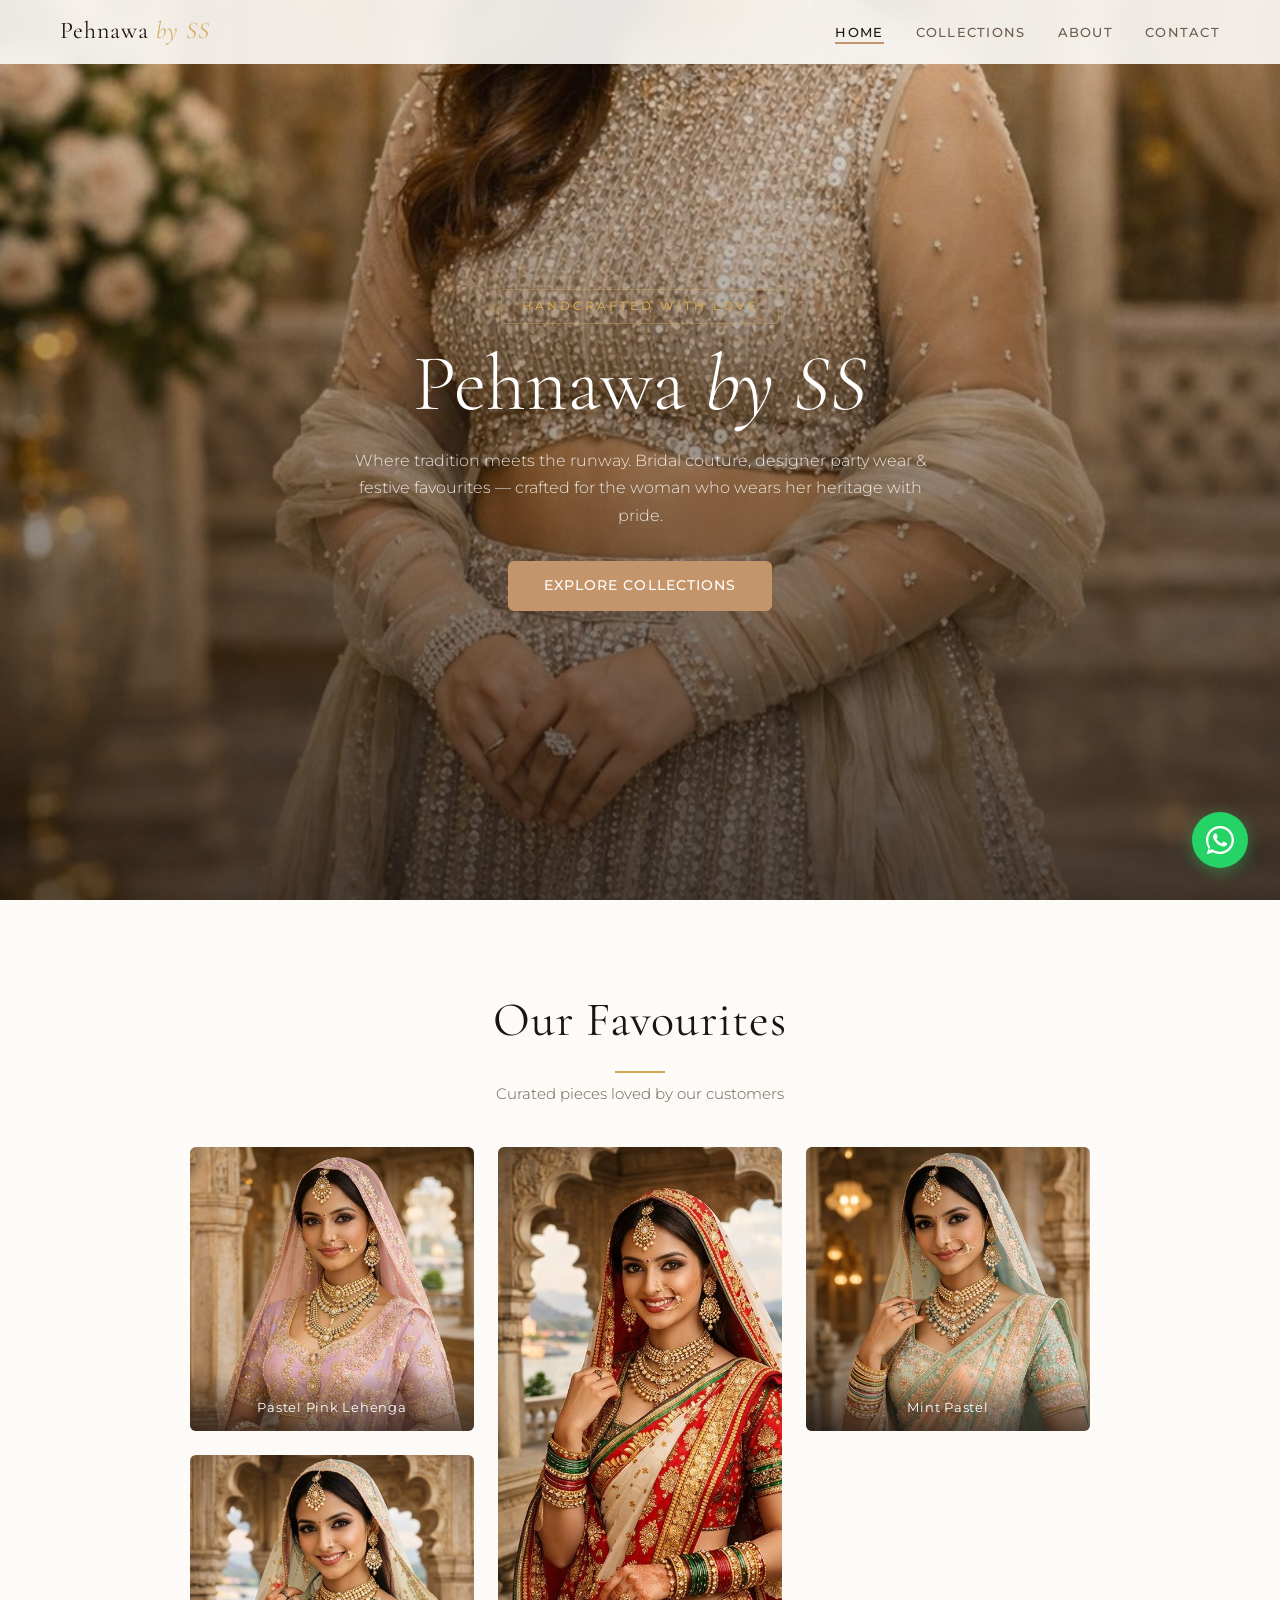
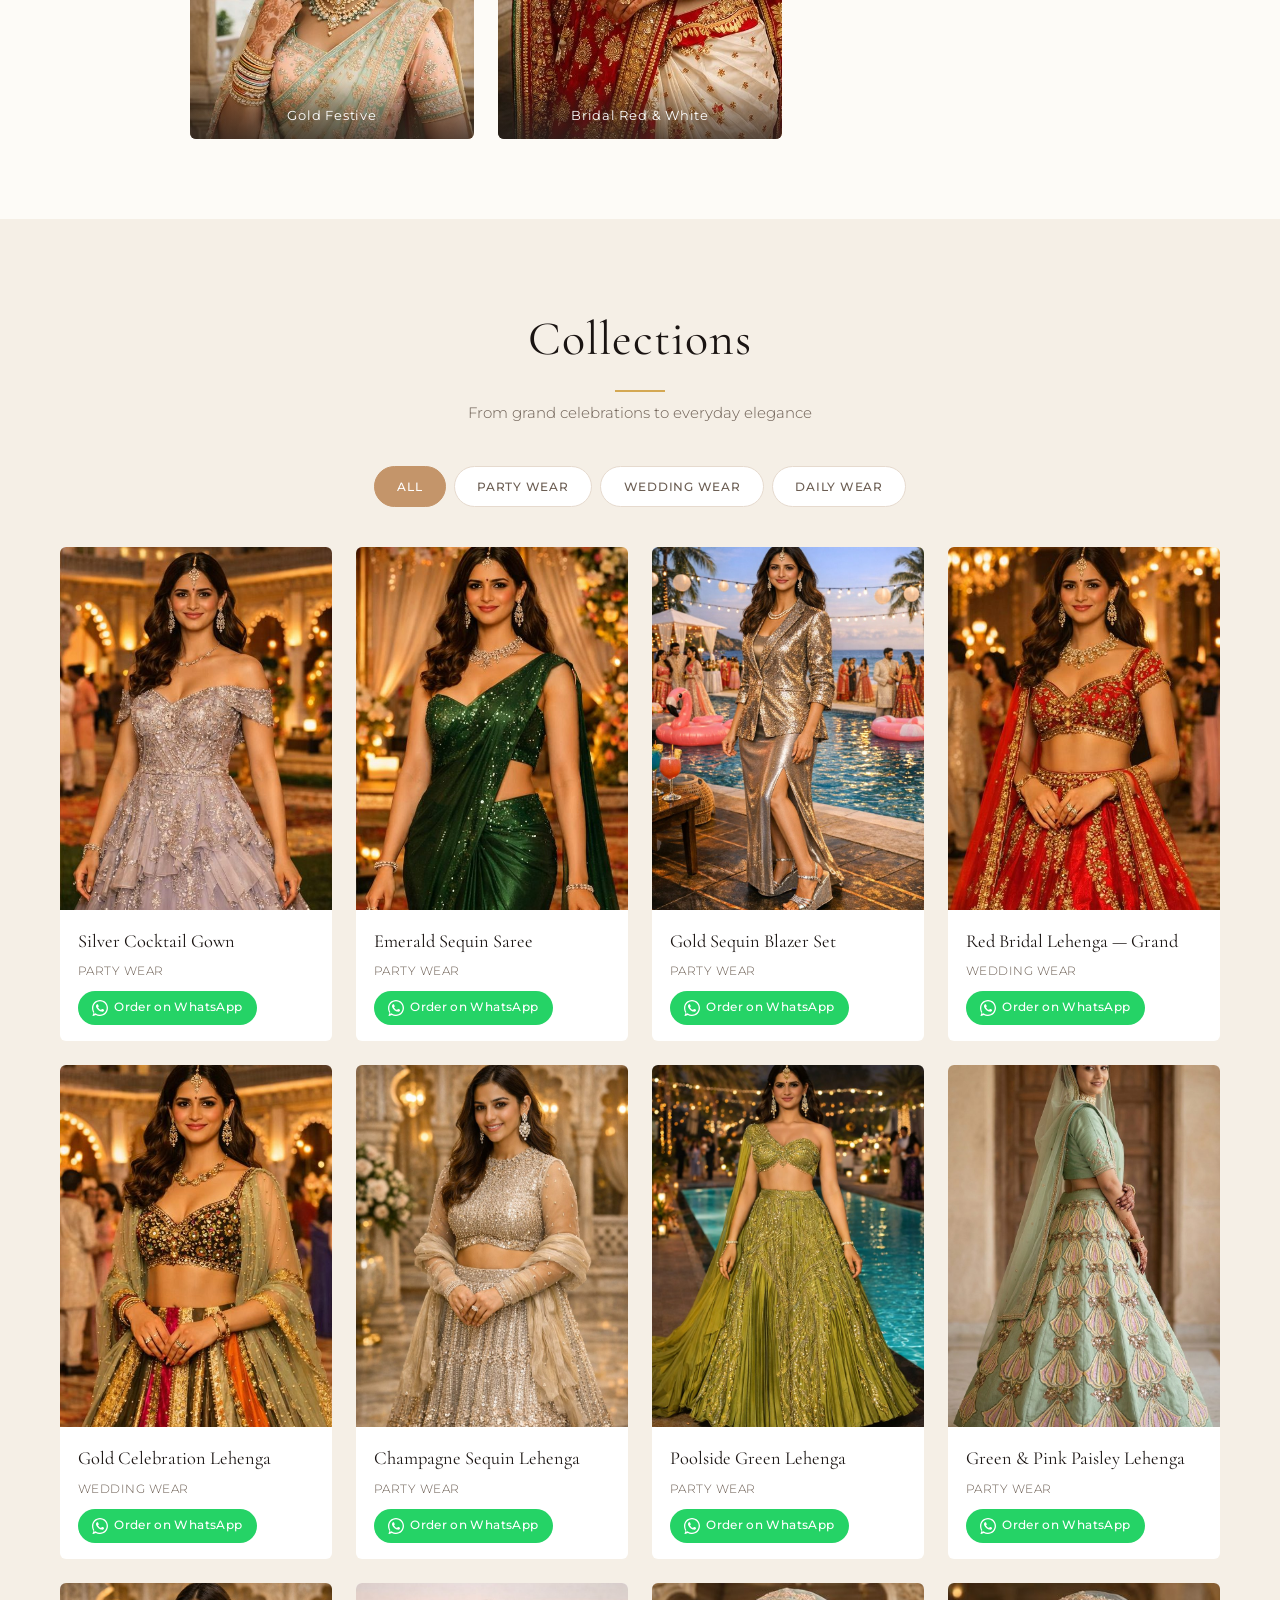
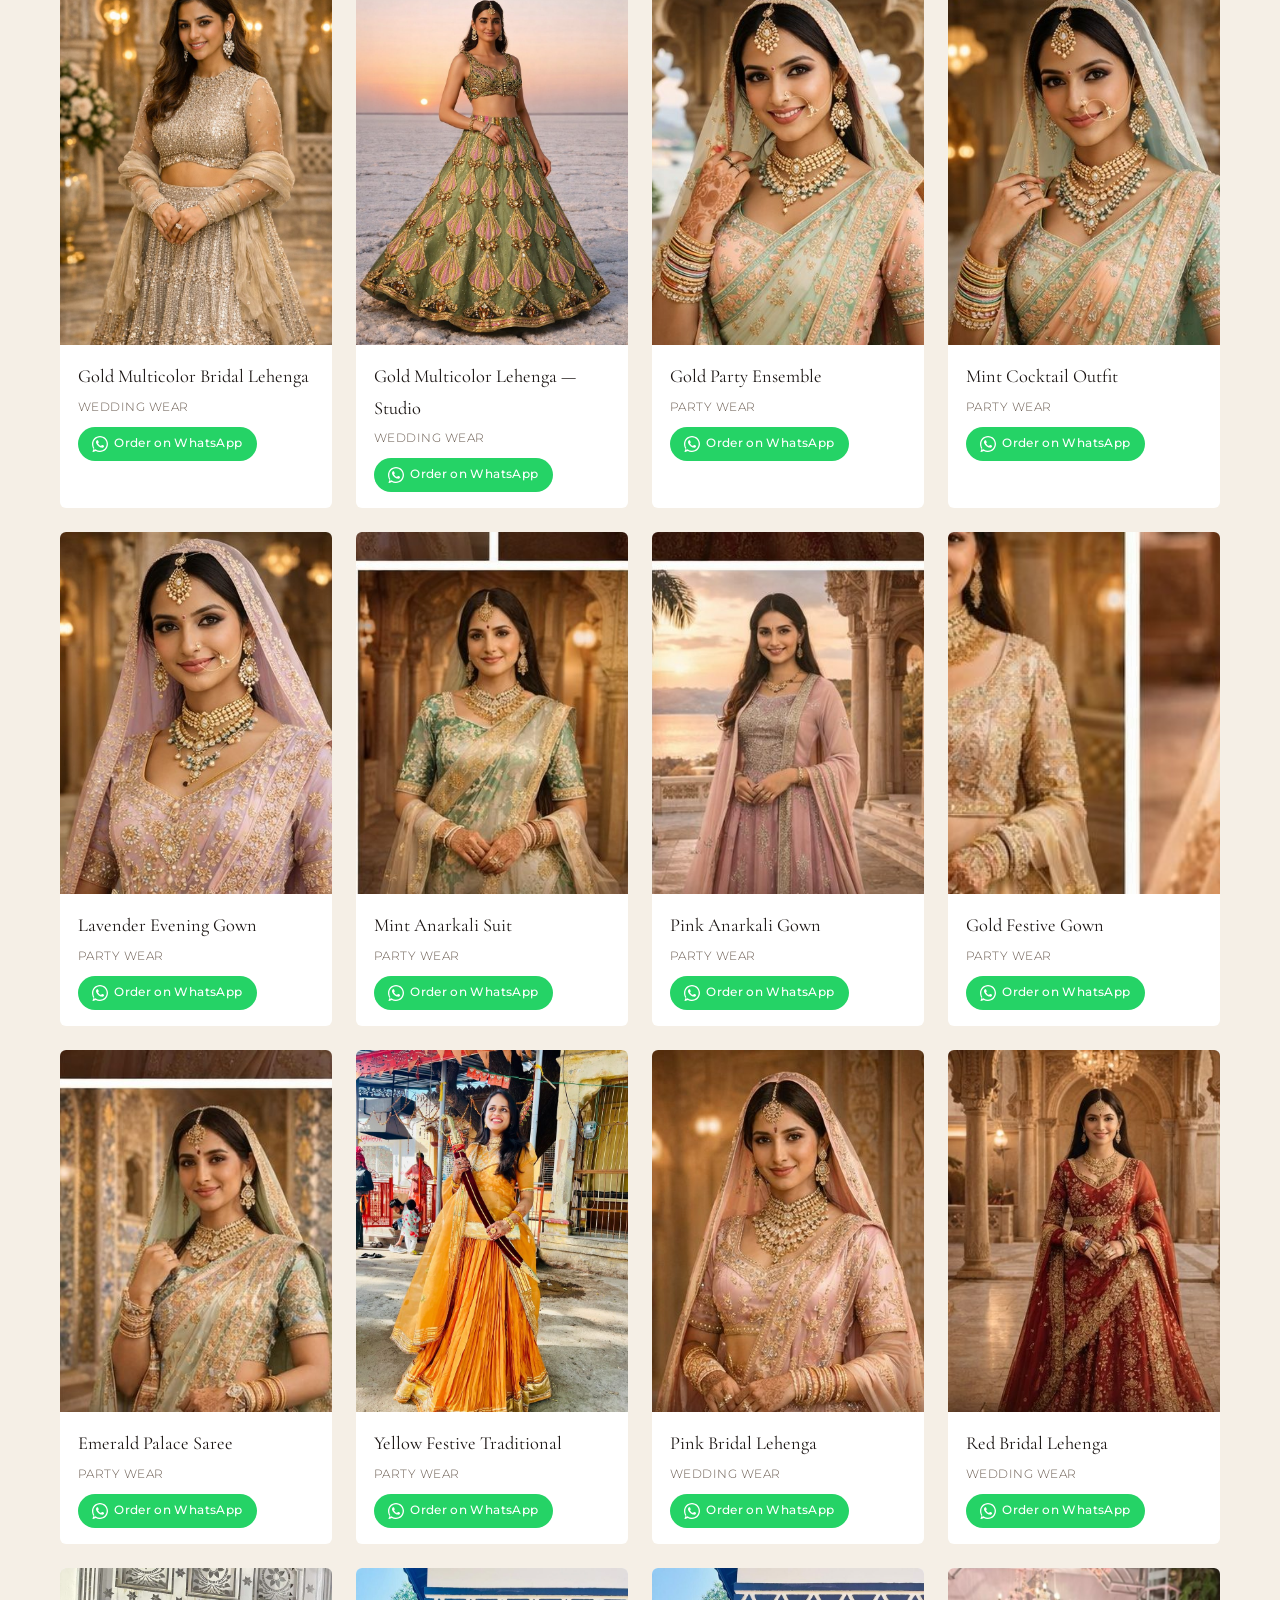
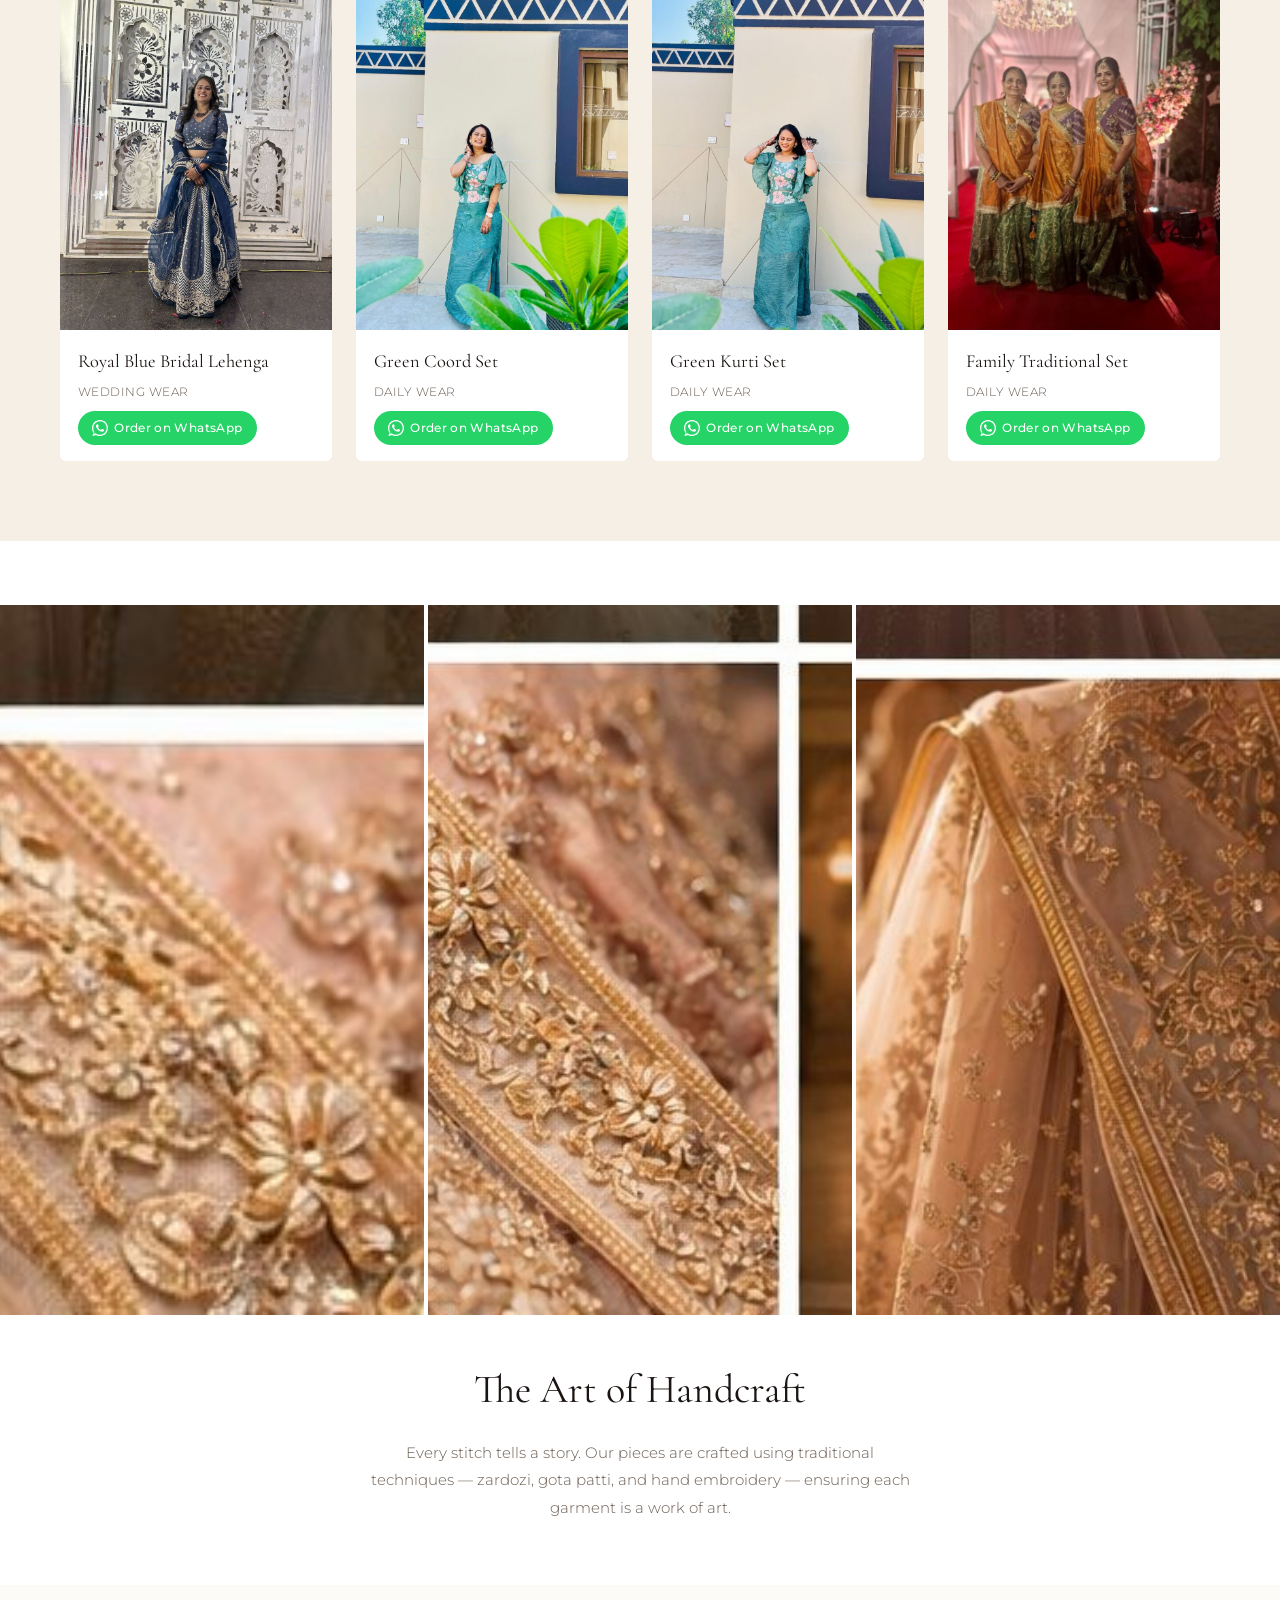
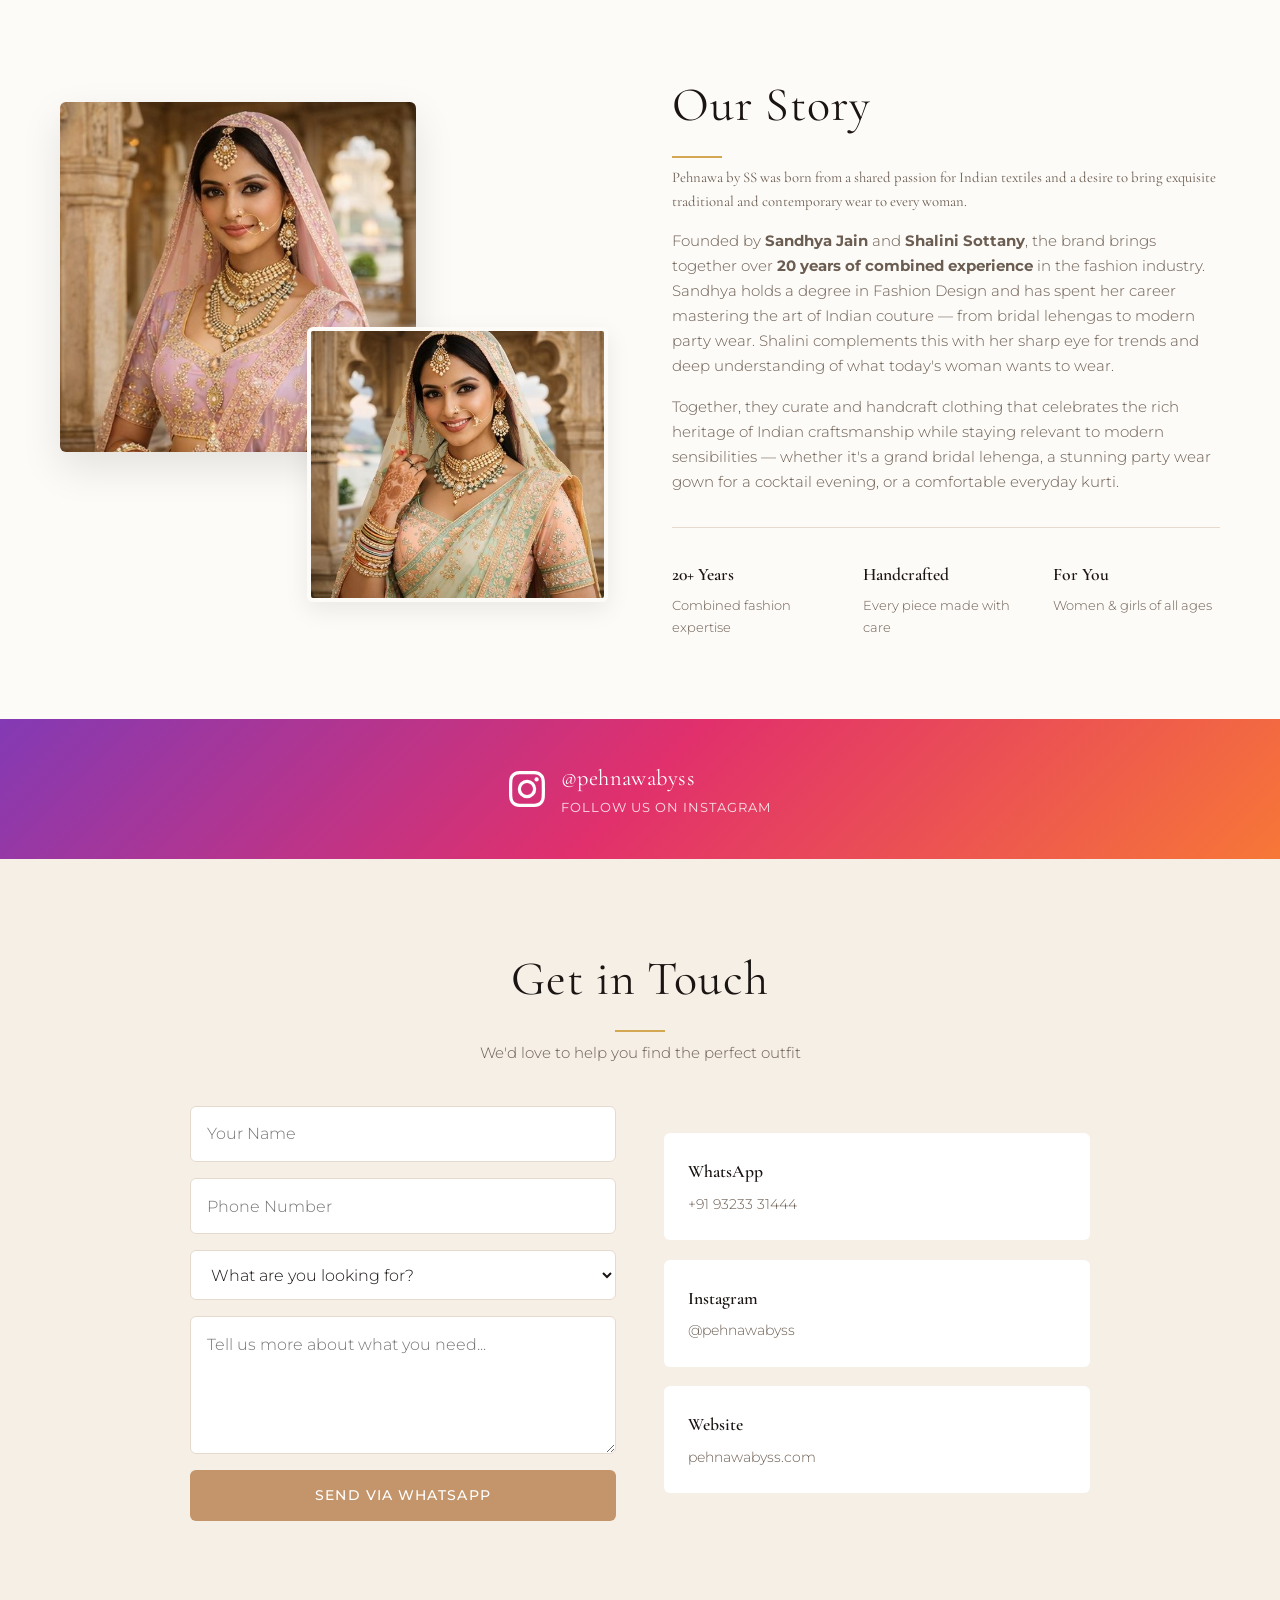
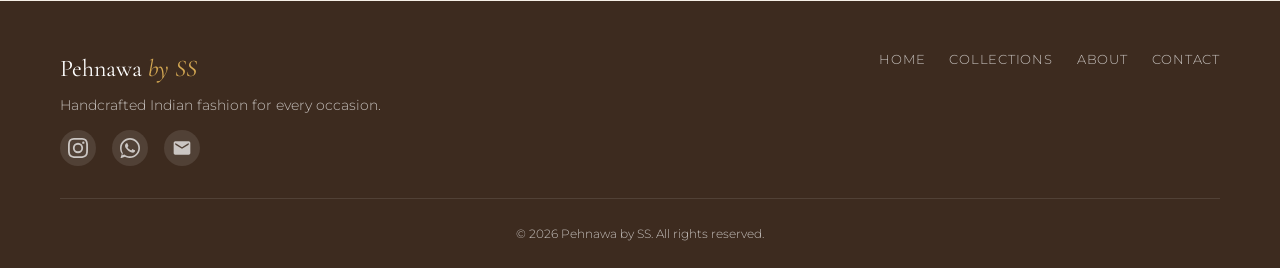
==== index.html @ e76d42e0 "Add new product images, rebalance categories, update design - Split 4-panel composite into individua" ====
<!DOCTYPE html>
<html lang="en">
<head>
    <meta charset="UTF-8">
    <meta name="viewport" content="width=device-width, initial-scale=1.0">

    <!-- SEO -->
    <title>Pehnawa by SS — Handcrafted Bridal, Party Wear & Traditional Indian Fashion</title>
    <meta name="description" content="Shop handcrafted bridal lehengas, designer party wear gowns, elegant sarees & everyday kurtis at Pehnawa by SS. Founded by Sandhya Jain & Shalini Sottany. Order on WhatsApp.">
    <meta name="keywords" content="Pehnawa by SS, bridal lehenga, party wear, Indian fashion, traditional wear, wedding wear, designer kurtis, handcrafted clothing, women ethnic wear, saree, anarkali, gown">
    <meta name="author" content="Pehnawa by SS — Sandhya Jain & Shalini Sottany">
    <meta name="robots" content="index, follow">
    <link rel="canonical" href="https://pehnawabyss.com/">

    <!-- Open Graph (WhatsApp, Facebook, Instagram) -->
    <meta property="og:type" content="website">
    <meta property="og:url" content="https://pehnawabyss.com/">
    <meta property="og:title" content="Pehnawa by SS — Handcrafted Indian Fashion">
    <meta property="og:description" content="Bridal lehengas, party wear gowns, sarees & kurtis — handcrafted with love. Order on WhatsApp.">
    <meta property="og:image" content="https://pehnawabyss.com/images/champagne-sequin-palace.jpg">
    <meta property="og:image:width" content="508">
    <meta property="og:image:height" content="1024">
    <meta property="og:site_name" content="Pehnawa by SS">
    <meta property="og:locale" content="en_IN">

    <!-- Twitter Card -->
    <meta name="twitter:card" content="summary_large_image">
    <meta name="twitter:title" content="Pehnawa by SS — Handcrafted Indian Fashion">
    <meta name="twitter:description" content="Bridal lehengas, party wear gowns, sarees & kurtis — handcrafted with love.">
    <meta name="twitter:image" content="https://pehnawabyss.com/images/champagne-sequin-palace.jpg">

    <!-- Favicon -->
    <link rel="icon" type="image/svg+xml" href="favicon.svg">
    <link rel="icon" type="image/png" href="favicon.png">
    <link rel="shortcut icon" href="favicon.ico">
    <meta name="theme-color" content="#B8977E">

    <!-- Fonts -->
    <link rel="preconnect" href="https://fonts.googleapis.com">
    <link rel="preconnect" href="https://fonts.gstatic.com" crossorigin>
    <link href="https://fonts.googleapis.com/css2?family=Cormorant+Garamond:ital,wght@0,300;0,400;0,600;1,300;1,400&family=Montserrat:wght@300;400;500;600&display=swap" rel="stylesheet">
    <link rel="stylesheet" href="styles.css">

    <!-- Structured Data (JSON-LD) -->
    <script type="application/ld+json">
    {
        "@context": "https://schema.org",
        "@type": "ClothingStore",
        "name": "Pehnawa by SS",
        "url": "https://pehnawabyss.com",
        "description": "Handcrafted bridal, party wear & traditional Indian fashion for women.",
        "founder": [
            {"@type": "Person", "name": "Sandhya Jain"},
            {"@type": "Person", "name": "Shalini Sottany"}
        ],
        "image": "https://pehnawabyss.com/images/champagne-sequin-palace.jpg",
        "telephone": "+919323331444",
        "contactPoint": {
            "@type": "ContactPoint",
            "telephone": "+919323331444",
            "contactType": "sales",
            "availableLanguage": ["English", "Hindi"]
        },
        "sameAs": [
            "https://www.instagram.com/pehnawabyss/"
        ]
    }
    </script>
</head>
<body>

    <!-- SVG Sprite (hidden) -->
    <svg xmlns="http://www.w3.org/2000/svg" style="display:none">
        <symbol id="icon-whatsapp" viewBox="0 0 24 24"><path d="M17.472 14.382c-.297-.149-1.758-.867-2.03-.967-.273-.099-.471-.148-.67.15-.197.297-.767.966-.94 1.164-.173.199-.347.223-.644.075-.297-.15-1.255-.463-2.39-1.475-.883-.788-1.48-1.761-1.653-2.059-.173-.297-.018-.458.13-.606.134-.133.298-.347.446-.52.149-.174.198-.298.298-.497.099-.198.05-.371-.025-.52-.075-.149-.669-1.612-.916-2.207-.242-.579-.487-.5-.669-.51-.173-.008-.371-.01-.57-.01-.198 0-.52.074-.792.372-.272.297-1.04 1.016-1.04 2.479 0 1.462 1.065 2.875 1.213 3.074.149.198 2.096 3.2 5.077 4.487.709.306 1.262.489 1.694.625.712.227 1.36.195 1.871.118.571-.085 1.758-.719 2.006-1.413.248-.694.248-1.289.173-1.413-.074-.124-.272-.198-.57-.347z"/><path d="M12 0C5.373 0 0 5.373 0 12c0 2.625.846 5.059 2.284 7.034L.789 23.492a.5.5 0 00.61.609l4.458-1.495A11.952 11.952 0 0012 24c6.627 0 12-5.373 12-12S18.627 0 12 0zm0 22c-2.319 0-4.476-.678-6.298-1.842l-.44-.29-2.646.887.887-2.646-.29-.44A9.953 9.953 0 012 12C2 6.486 6.486 2 12 2s10 4.486 10 10-4.486 10-10 10z"/></symbol>
    </svg>

    <!-- Preloader -->
    <div id="preloader">
        <div class="loader-logo">Pehnawa</div>
    </div>

    <!-- Navigation -->
    <nav class="navbar">
        <div class="nav-container">
            <a href="#home" class="nav-logo">Pehnawa <span>by SS</span></a>
            <button class="hamburger" aria-label="Menu">
                <span></span><span></span><span></span>
            </button>
            <ul class="nav-menu">
                <li><a href="#home" class="nav-link active">Home</a></li>
                <li><a href="#collections" class="nav-link">Collections</a></li>
                <li><a href="#about" class="nav-link">About</a></li>
                <li><a href="#contact" class="nav-link">Contact</a></li>
            </ul>
        </div>
    </nav>

    <!-- Hero Section -->
    <section id="home" class="hero">
        <div class="hero-bg">
            <img src="images/champagne-sequin-palace.jpg" alt="Pehnawa by SS — Champagne gold sequin lehenga in elegant palace setting">
        </div>
        <div class="hero-overlay"></div>
        <div class="hero-content">
            <p class="hero-tag">Handcrafted with Love</p>
            <h1>Pehnawa <em>by SS</em></h1>
            <p class="hero-subtitle">Where tradition meets the runway. Bridal couture, designer party wear & festive favourites — crafted for the woman who wears her heritage with pride.</p>
            <a href="#collections" class="btn btn-primary">Explore Collections</a>
        </div>
    </section>

    <!-- Featured Collection -->
    <section class="featured">
        <div class="container">
            <h2 class="section-title reveal">Our Favourites</h2>
            <p class="section-subtitle reveal">Curated pieces loved by our customers</p>
            <div class="featured-grid reveal">
                <div class="featured-card">
                    <div class="featured-img">
                        <img src="images/split/pastel-pink.jpg" alt="Pastel pink designer lehenga with delicate embroidery by Pehnawa by SS" loading="lazy">
                    </div>
                    <p class="featured-label">Pastel Pink Lehenga</p>
                </div>
                <div class="featured-card featured-card--tall">
                    <div class="featured-img">
                        <img src="images/split/bridal-red-white.jpg" alt="Red and white bridal saree with traditional draping by Pehnawa by SS" loading="lazy">
                    </div>
                    <p class="featured-label">Bridal Red & White</p>
                </div>
                <div class="featured-card">
                    <div class="featured-img">
                        <img src="images/split/pastel-mint.jpg" alt="Pastel mint green ensemble with hand embroidery by Pehnawa by SS" loading="lazy">
                    </div>
                    <p class="featured-label">Mint Pastel</p>
                </div>
                <div class="featured-card">
                    <div class="featured-img">
                        <img src="images/split/pastel-gold.jpg" alt="Gold festive outfit with intricate zardozi work by Pehnawa by SS" loading="lazy">
                    </div>
                    <p class="featured-label">Gold Festive</p>
                </div>
            </div>
        </div>
    </section>

    <!-- Collections / Shop -->
    <section id="collections" class="collections">
        <div class="container">
            <h2 class="section-title reveal">Collections</h2>
            <p class="section-subtitle reveal">From grand celebrations to everyday elegance</p>

            <!-- Category Filter -->
            <div class="filter-bar reveal">
                <button class="filter-btn active" data-filter="all">All</button>
                <button class="filter-btn" data-filter="party">Party Wear</button>
                <button class="filter-btn" data-filter="wedding">Wedding Wear</button>
                <button class="filter-btn" data-filter="daily">Daily Wear</button>
            </div>

            <!-- Product Grid — Party Wear (16) · Wedding Wear (7) · Daily Wear (3) -->
            <div class="product-grid reveal">

                <!-- Party Wear — shown first, most items -->
                <div class="product-card" data-category="party">
                    <div class="product-img">
                        <img src="images/silver-cocktail-gown.jpg" alt="Silver off-shoulder cocktail gown with sequin embellishment for reception by Pehnawa by SS" loading="lazy">
                    </div>
                    <div class="product-info">
                        <h3>Silver Cocktail Gown</h3>
                        <p>Party Wear</p>
                        <a href="#" class="btn-whatsapp-order" data-product="Silver Cocktail Gown"><svg width="16" height="16" fill="currentColor"><use href="#icon-whatsapp"/></svg> Order on WhatsApp</a>
                    </div>
                </div>

                <div class="product-card" data-category="party">
                    <div class="product-img">
                        <img src="images/emerald-sequin-saree.jpg" alt="Emerald green sequin saree with modern draping for cocktail party by Pehnawa by SS" loading="lazy">
                    </div>
                    <div class="product-info">
                        <h3>Emerald Sequin Saree</h3>
                        <p>Party Wear</p>
                        <a href="#" class="btn-whatsapp-order" data-product="Emerald Sequin Saree"><svg width="16" height="16" fill="currentColor"><use href="#icon-whatsapp"/></svg> Order on WhatsApp</a>
                    </div>
                </div>

                <div class="product-card" data-category="party">
                    <div class="product-img">
                        <img src="images/gold-sequin-blazer-poolside.jpg" alt="Gold sequin blazer with slit skirt for beachside party by Pehnawa by SS" loading="lazy">
                    </div>
                    <div class="product-info">
                        <h3>Gold Sequin Blazer Set</h3>
                        <p>Party Wear</p>
                        <a href="#" class="btn-whatsapp-order" data-product="Gold Sequin Blazer Set"><svg width="16" height="16" fill="currentColor"><use href="#icon-whatsapp"/></svg> Order on WhatsApp</a>
                    </div>
                </div>

                <div class="product-card" data-category="wedding">
                    <div class="product-img">
                        <img src="images/red-bridal-lehenga-palace.jpg" alt="Red bridal lehenga with gold embroidery in grand palace setting by Pehnawa by SS" loading="lazy">
                    </div>
                    <div class="product-info">
                        <h3>Red Bridal Lehenga — Grand</h3>
                        <p>Wedding Wear</p>
                        <a href="#" class="btn-whatsapp-order" data-product="Red Bridal Lehenga — Grand"><svg width="16" height="16" fill="currentColor"><use href="#icon-whatsapp"/></svg> Order on WhatsApp</a>
                    </div>
                </div>

                <div class="product-card" data-category="wedding">
                    <div class="product-img">
                        <img src="images/gold-multicolor-lehenga-celebration.jpg" alt="Gold multicolor celebration lehenga with mint dupatta by Pehnawa by SS" loading="lazy">
                    </div>
                    <div class="product-info">
                        <h3>Gold Celebration Lehenga</h3>
                        <p>Wedding Wear</p>
                        <a href="#" class="btn-whatsapp-order" data-product="Gold Celebration Lehenga"><svg width="16" height="16" fill="currentColor"><use href="#icon-whatsapp"/></svg> Order on WhatsApp</a>
                    </div>
                </div>

                <div class="product-card" data-category="party">
                    <div class="product-img">
                        <img src="images/champagne-sequin-palace.jpg" alt="Champagne gold sequin lehenga in palace setting for reception by Pehnawa by SS" loading="lazy">
                    </div>
                    <div class="product-info">
                        <h3>Champagne Sequin Lehenga</h3>
                        <p>Party Wear</p>
                        <a href="#" class="btn-whatsapp-order" data-product="Champagne Sequin Lehenga"><svg width="16" height="16" fill="currentColor"><use href="#icon-whatsapp"/></svg> Order on WhatsApp</a>
                    </div>
                </div>

                <div class="product-card" data-category="party">
                    <div class="product-img">
                        <img src="images/poolside-green-lehenga.jpg" alt="Olive green sequin lehenga with trail dupatta for poolside cocktail party by Pehnawa by SS" loading="lazy">
                    </div>
                    <div class="product-info">
                        <h3>Poolside Green Lehenga</h3>
                        <p>Party Wear</p>
                        <a href="#" class="btn-whatsapp-order" data-product="Poolside Green Lehenga"><svg width="16" height="16" fill="currentColor"><use href="#icon-whatsapp"/></svg> Order on WhatsApp</a>
                    </div>
                </div>

                <div class="product-card" data-category="party">
                    <div class="product-img">
                        <img src="images/green-pink-patterned-lehenga.jpg" alt="Sage green lehenga with pink and gold paisley embroidery at sunset by Pehnawa by SS" loading="lazy">
                    </div>
                    <div class="product-info">
                        <h3>Green & Pink Paisley Lehenga</h3>
                        <p>Party Wear</p>
                        <a href="#" class="btn-whatsapp-order" data-product="Green & Pink Paisley Lehenga"><svg width="16" height="16" fill="currentColor"><use href="#icon-whatsapp"/></svg> Order on WhatsApp</a>
                    </div>
                </div>

                <div class="product-card" data-category="wedding">
                    <div class="product-img">
                        <img src="images/gold-multicolor-lehenga-desert.jpg" alt="Gold multicolor bridal lehenga with mint dupatta in desert setting by Pehnawa by SS" loading="lazy">
                    </div>
                    <div class="product-info">
                        <h3>Gold Multicolor Bridal Lehenga</h3>
                        <p>Wedding Wear</p>
                        <a href="#" class="btn-whatsapp-order" data-product="Gold Multicolor Bridal Lehenga"><svg width="16" height="16" fill="currentColor"><use href="#icon-whatsapp"/></svg> Order on WhatsApp</a>
                    </div>
                </div>

                <div class="product-card" data-category="wedding">
                    <div class="product-img">
                        <img src="images/gold-multicolor-lehenga-indoor.jpg" alt="Gold multicolor bridal lehenga with zardozi work in indoor palace setting by Pehnawa by SS" loading="lazy">
                    </div>
                    <div class="product-info">
                        <h3>Gold Multicolor Lehenga — Studio</h3>
                        <p>Wedding Wear</p>
                        <a href="#" class="btn-whatsapp-order" data-product="Gold Multicolor Lehenga — Studio"><svg width="16" height="16" fill="currentColor"><use href="#icon-whatsapp"/></svg> Order on WhatsApp</a>
                    </div>
                </div>

                <div class="product-card" data-category="party">
                    <div class="product-img">
                        <img src="images/split/pastel-gold.jpg" alt="Gold designer party wear outfit with festive embroidery by Pehnawa by SS" loading="lazy">
                    </div>
                    <div class="product-info">
                        <h3>Gold Party Ensemble</h3>
                        <p>Party Wear</p>
                        <a href="#" class="btn-whatsapp-order" data-product="Gold Party Ensemble"><svg width="16" height="16" fill="currentColor"><use href="#icon-whatsapp"/></svg> Order on WhatsApp</a>
                    </div>
                </div>

                <div class="product-card" data-category="party">
                    <div class="product-img">
                        <img src="images/split/pastel-mint.jpg" alt="Pastel mint designer outfit for cocktail and engagement events by Pehnawa by SS" loading="lazy">
                    </div>
                    <div class="product-info">
                        <h3>Mint Cocktail Outfit</h3>
                        <p>Party Wear</p>
                        <a href="#" class="btn-whatsapp-order" data-product="Mint Cocktail Outfit"><svg width="16" height="16" fill="currentColor"><use href="#icon-whatsapp"/></svg> Order on WhatsApp</a>
                    </div>
                </div>

                <div class="product-card" data-category="party">
                    <div class="product-img">
                        <img src="images/split/pastel-lavender.jpg" alt="Pastel lavender designer gown for evening parties by Pehnawa by SS" loading="lazy">
                    </div>
                    <div class="product-info">
                        <h3>Lavender Evening Gown</h3>
                        <p>Party Wear</p>
                        <a href="#" class="btn-whatsapp-order" data-product="Lavender Evening Gown"><svg width="16" height="16" fill="currentColor"><use href="#icon-whatsapp"/></svg> Order on WhatsApp</a>
                    </div>
                </div>

                <div class="product-card" data-category="party">
                    <div class="product-img">
                        <img src="images/split/anarkali-mint.jpg" alt="Mint green designer Anarkali suit for festive occasions by Pehnawa by SS" loading="lazy">
                    </div>
                    <div class="product-info">
                        <h3>Mint Anarkali Suit</h3>
                        <p>Party Wear</p>
                        <a href="#" class="btn-whatsapp-order" data-product="Mint Anarkali Suit"><svg width="16" height="16" fill="currentColor"><use href="#icon-whatsapp"/></svg> Order on WhatsApp</a>
                    </div>
                </div>

                <div class="product-card" data-category="party">
                    <div class="product-img">
                        <img src="images/split/anarkali-pink.jpg" alt="Pink designer Anarkali gown for engagement and cocktail events by Pehnawa by SS" loading="lazy">
                    </div>
                    <div class="product-info">
                        <h3>Pink Anarkali Gown</h3>
                        <p>Party Wear</p>
                        <a href="#" class="btn-whatsapp-order" data-product="Pink Anarkali Gown"><svg width="16" height="16" fill="currentColor"><use href="#icon-whatsapp"/></svg> Order on WhatsApp</a>
                    </div>
                </div>

                <div class="product-card" data-category="party">
                    <div class="product-img">
                        <img src="images/split/festive-gold-gown.jpg" alt="Gold embroidered festive gown for celebrations by Pehnawa by SS" loading="lazy">
                    </div>
                    <div class="product-info">
                        <h3>Gold Festive Gown</h3>
                        <p>Party Wear</p>
                        <a href="#" class="btn-whatsapp-order" data-product="Gold Festive Gown"><svg width="16" height="16" fill="currentColor"><use href="#icon-whatsapp"/></svg> Order on WhatsApp</a>
                    </div>
                </div>

                <div class="product-card" data-category="party">
                    <div class="product-img">
                        <img src="images/split/saree-green-palace.jpg" alt="Emerald green designer saree with palace-inspired drape by Pehnawa by SS" loading="lazy">
                    </div>
                    <div class="product-info">
                        <h3>Emerald Palace Saree</h3>
                        <p>Party Wear</p>
                        <a href="#" class="btn-whatsapp-order" data-product="Emerald Palace Saree"><svg width="16" height="16" fill="currentColor"><use href="#icon-whatsapp"/></svg> Order on WhatsApp</a>
                    </div>
                </div>

                <div class="product-card" data-category="party">
                    <div class="product-img">
                        <img src="images/yellow-traditional.jpg" alt="Yellow festive traditional outfit for Haldi and celebrations by Pehnawa by SS" loading="lazy">
                    </div>
                    <div class="product-info">
                        <h3>Yellow Festive Traditional</h3>
                        <p>Party Wear</p>
                        <a href="#" class="btn-whatsapp-order" data-product="Yellow Festive Traditional"><svg width="16" height="16" fill="currentColor"><use href="#icon-whatsapp"/></svg> Order on WhatsApp</a>
                    </div>
                </div>

                <!-- Wedding Wear -->
                <div class="product-card" data-category="wedding">
                    <div class="product-img">
                        <img src="images/split/lehenga-pink-palace.jpg" alt="Pink bridal lehenga with heavy embroidery for Indian wedding by Pehnawa by SS" loading="lazy">
                    </div>
                    <div class="product-info">
                        <h3>Pink Bridal Lehenga</h3>
                        <p>Wedding Wear</p>
                        <a href="#" class="btn-whatsapp-order" data-product="Pink Bridal Lehenga"><svg width="16" height="16" fill="currentColor"><use href="#icon-whatsapp"/></svg> Order on WhatsApp</a>
                    </div>
                </div>

                <div class="product-card" data-category="wedding">
                    <div class="product-img">
                        <img src="images/split/lehenga-red-palace.jpg" alt="Red bridal lehenga with zardozi work for traditional Indian wedding by Pehnawa by SS" loading="lazy">
                    </div>
                    <div class="product-info">
                        <h3>Red Bridal Lehenga</h3>
                        <p>Wedding Wear</p>
                        <a href="#" class="btn-whatsapp-order" data-product="Red Bridal Lehenga"><svg width="16" height="16" fill="currentColor"><use href="#icon-whatsapp"/></svg> Order on WhatsApp</a>
                    </div>
                </div>

                <div class="product-card" data-category="wedding">
                    <div class="product-img">
                        <img src="images/blue-lehenga.jpg" alt="Royal blue bridal lehenga with dupatta for reception by Pehnawa by SS" loading="lazy">
                    </div>
                    <div class="product-info">
                        <h3>Royal Blue Bridal Lehenga</h3>
                        <p>Wedding Wear</p>
                        <a href="#" class="btn-whatsapp-order" data-product="Royal Blue Bridal Lehenga"><svg width="16" height="16" fill="currentColor"><use href="#icon-whatsapp"/></svg> Order on WhatsApp</a>
                    </div>
                </div>

                <!-- Daily Wear -->
                <div class="product-card" data-category="daily">
                    <div class="product-img">
                        <img src="images/green-coord.jpg" alt="Green printed coord set for everyday wear by Pehnawa by SS" loading="lazy">
                    </div>
                    <div class="product-info">
                        <h3>Green Coord Set</h3>
                        <p>Daily Wear</p>
                        <a href="#" class="btn-whatsapp-order" data-product="Green Coord Set"><svg width="16" height="16" fill="currentColor"><use href="#icon-whatsapp"/></svg> Order on WhatsApp</a>
                    </div>
                </div>

                <div class="product-card" data-category="daily">
                    <div class="product-img">
                        <img src="images/green-outfit.jpg" alt="Green cotton kurti set for casual daily wear by Pehnawa by SS" loading="lazy">
                    </div>
                    <div class="product-info">
                        <h3>Green Kurti Set</h3>
                        <p>Daily Wear</p>
                        <a href="#" class="btn-whatsapp-order" data-product="Green Kurti Set"><svg width="16" height="16" fill="currentColor"><use href="#icon-whatsapp"/></svg> Order on WhatsApp</a>
                    </div>
                </div>

                <div class="product-card" data-category="daily">
                    <div class="product-img">
                        <img src="images/family-traditional.jpg" alt="Traditional family wear set for festive occasions by Pehnawa by SS" loading="lazy">
                    </div>
                    <div class="product-info">
                        <h3>Family Traditional Set</h3>
                        <p>Daily Wear</p>
                        <a href="#" class="btn-whatsapp-order" data-product="Family Traditional Set"><svg width="16" height="16" fill="currentColor"><use href="#icon-whatsapp"/></svg> Order on WhatsApp</a>
                    </div>
                </div>

            </div>
        </div>
    </section>

    <!-- Craftsmanship Banner -->
    <section class="craft-banner">
        <div class="craft-grid">
            <div class="craft-img">
                <img src="images/split/embroidery-detail.jpg" alt="Close-up of handcrafted zardozi embroidery detail on fabric" loading="lazy">
            </div>
            <div class="craft-img">
                <img src="images/split/embroidery-wide.jpg" alt="Wide view of intricate hand embroidery patterns on traditional Indian fabric" loading="lazy">
            </div>
            <div class="craft-img">
                <img src="images/split/fabric-zardozi.jpg" alt="Zardozi gold thread embroidery on rich fabric close-up" loading="lazy">
            </div>
        </div>
        <div class="craft-text reveal">
            <h2>The Art of Handcraft</h2>
            <p>Every stitch tells a story. Our pieces are crafted using traditional techniques — zardozi, gota patti, and hand embroidery — ensuring each garment is a work of art.</p>
        </div>
    </section>

    <!-- About Section -->
    <section id="about" class="about">
        <div class="container">
            <div class="about-layout">
                <div class="about-images reveal">
                    <img src="images/split/pastel-pink.jpg" alt="Pehnawa by SS pastel pink collection showcase" class="about-img-1">
                    <img src="images/split/pastel-gold.jpg" alt="Pehnawa by SS gold festive design craftsmanship" class="about-img-2">
                </div>
                <div class="about-text reveal">
                    <h2 class="section-title">Our Story</h2>
                    <p class="about-lead">Pehnawa by SS was born from a shared passion for Indian textiles and a desire to bring exquisite traditional and contemporary wear to every woman.</p>
                    <p>Founded by <strong>Sandhya Jain</strong> and <strong>Shalini Sottany</strong>, the brand brings together over <strong>20 years of combined experience</strong> in the fashion industry. Sandhya holds a degree in Fashion Design and has spent her career mastering the art of Indian couture — from bridal lehengas to modern party wear. Shalini complements this with her sharp eye for trends and deep understanding of what today's woman wants to wear.</p>
                    <p>Together, they curate and handcraft clothing that celebrates the rich heritage of Indian craftsmanship while staying relevant to modern sensibilities — whether it's a grand bridal lehenga, a stunning party wear gown for a cocktail evening, or a comfortable everyday kurti.</p>
                    <div class="about-values">
                        <div class="value">
                            <h4>20+ Years</h4>
                            <p>Combined fashion expertise</p>
                        </div>
                        <div class="value">
                            <h4>Handcrafted</h4>
                            <p>Every piece made with care</p>
                        </div>
                        <div class="value">
                            <h4>For You</h4>
                            <p>Women & girls of all ages</p>
                        </div>
                    </div>
                </div>
            </div>
        </div>
    </section>

    <!-- Instagram Banner -->
    <section class="instagram-banner">
        <a href="https://www.instagram.com/pehnawabyss/" target="_blank" rel="noopener" class="instagram-link">
            <svg viewBox="0 0 24 24" width="36" height="36" fill="currentColor"><path d="M12 2.163c3.204 0 3.584.012 4.85.07 3.252.148 4.771 1.691 4.919 4.919.058 1.265.069 1.645.069 4.849 0 3.205-.012 3.584-.069 4.849-.149 3.225-1.664 4.771-4.919 4.919-1.266.058-1.644.07-4.85.07-3.204 0-3.584-.012-4.849-.07-3.26-.149-4.771-1.699-4.919-4.92-.058-1.265-.07-1.644-.07-4.849 0-3.204.013-3.583.07-4.849.149-3.227 1.664-4.771 4.919-4.919 1.266-.057 1.645-.069 4.849-.069zM12 0C8.741 0 8.333.014 7.053.072 2.695.272.273 2.69.073 7.052.014 8.333 0 8.741 0 12c0 3.259.014 3.668.072 4.948.2 4.358 2.618 6.78 6.98 6.98C8.333 23.986 8.741 24 12 24c3.259 0 3.668-.014 4.948-.072 4.354-.2 6.782-2.618 6.979-6.98.059-1.28.073-1.689.073-4.948 0-3.259-.014-3.667-.072-4.947-.196-4.354-2.617-6.78-6.979-6.98C15.668.014 15.259 0 12 0zm0 5.838a6.162 6.162 0 100 12.324 6.162 6.162 0 000-12.324zM12 16a4 4 0 110-8 4 4 0 010 8zm6.406-11.845a1.44 1.44 0 100 2.881 1.44 1.44 0 000-2.881z"/></svg>
            <div class="instagram-text">
                <span class="instagram-handle">@pehnawabyss</span>
                <span class="instagram-cta">Follow us on Instagram</span>
            </div>
        </a>
    </section>

    <!-- Contact Section -->
    <section id="contact" class="contact">
        <div class="container">
            <h2 class="section-title reveal">Get in Touch</h2>
            <p class="section-subtitle reveal">We'd love to help you find the perfect outfit</p>
            <div class="contact-layout reveal">
                <form class="contact-form" id="contactForm">
                    <input type="text" name="name" placeholder="Your Name" required>
                    <input type="tel" name="phone" placeholder="Phone Number" required>
                    <select name="interest" required>
                        <option value="" disabled selected>What are you looking for?</option>
                        <option value="Bridal Lehenga">Bridal Lehenga</option>
                        <option value="Party Wear">Party Wear</option>
                        <option value="Saree">Saree</option>
                        <option value="Kurti">Kurti / Daily Wear</option>
                        <option value="Custom">Custom / Other</option>
                    </select>
                    <textarea name="message" rows="4" placeholder="Tell us more about what you need..."></textarea>
                    <button type="submit" class="btn btn-primary">Send via WhatsApp</button>
                </form>
                <div class="contact-info">
                    <div class="info-card">
                        <h4>WhatsApp</h4>
                        <p>+91 93233 31444</p>
                    </div>
                    <div class="info-card">
                        <h4>Instagram</h4>
                        <p>@pehnawabyss</p>
                    </div>
                    <div class="info-card">
                        <h4>Website</h4>
                        <p>pehnawabyss.com</p>
                    </div>
                </div>
            </div>
        </div>
    </section>

    <!-- Footer -->
    <footer class="footer">
        <div class="container">
            <div class="footer-top">
                <div class="footer-brand">
                    <h3>Pehnawa <em>by SS</em></h3>
                    <p>Handcrafted Indian fashion for every occasion.</p>
                    <div class="footer-social">
                        <a href="https://www.instagram.com/pehnawabyss/" target="_blank" rel="noopener" aria-label="Instagram">
                            <svg viewBox="0 0 24 24" width="20" height="20" fill="currentColor"><path d="M12 2.163c3.204 0 3.584.012 4.85.07 3.252.148 4.771 1.691 4.919 4.919.058 1.265.069 1.645.069 4.849 0 3.205-.012 3.584-.069 4.849-.149 3.225-1.664 4.771-4.919 4.919-1.266.058-1.644.07-4.85.07-3.204 0-3.584-.012-4.849-.07-3.26-.149-4.771-1.699-4.919-4.92-.058-1.265-.07-1.644-.07-4.849 0-3.204.013-3.583.07-4.849.149-3.227 1.664-4.771 4.919-4.919 1.266-.057 1.645-.069 4.849-.069zM12 0C8.741 0 8.333.014 7.053.072 2.695.272.273 2.69.073 7.052.014 8.333 0 8.741 0 12c0 3.259.014 3.668.072 4.948.2 4.358 2.618 6.78 6.98 6.98C8.333 23.986 8.741 24 12 24c3.259 0 3.668-.014 4.948-.072 4.354-.2 6.782-2.618 6.979-6.98.059-1.28.073-1.689.073-4.948 0-3.259-.014-3.667-.072-4.947-.196-4.354-2.617-6.78-6.979-6.98C15.668.014 15.259 0 12 0zm0 5.838a6.162 6.162 0 100 12.324 6.162 6.162 0 000-12.324zM12 16a4 4 0 110-8 4 4 0 010 8zm6.406-11.845a1.44 1.44 0 100 2.881 1.44 1.44 0 000-2.881z"/></svg>
                        </a>
                        <a href="https://wa.me/919323331444" target="_blank" rel="noopener" aria-label="WhatsApp">
                            <svg viewBox="0 0 24 24" width="20" height="20" fill="currentColor"><path d="M17.472 14.382c-.297-.149-1.758-.867-2.03-.967-.273-.099-.471-.148-.67.15-.197.297-.767.966-.94 1.164-.173.199-.347.223-.644.075-.297-.15-1.255-.463-2.39-1.475-.883-.788-1.48-1.761-1.653-2.059-.173-.297-.018-.458.13-.606.134-.133.298-.347.446-.52.149-.174.198-.298.298-.497.099-.198.05-.371-.025-.52-.075-.149-.669-1.612-.916-2.207-.242-.579-.487-.5-.669-.51-.173-.008-.371-.01-.57-.01-.198 0-.52.074-.792.372-.272.297-1.04 1.016-1.04 2.479 0 1.462 1.065 2.875 1.213 3.074.149.198 2.096 3.2 5.077 4.487.709.306 1.262.489 1.694.625.712.227 1.36.195 1.871.118.571-.085 1.758-.719 2.006-1.413.248-.694.248-1.289.173-1.413-.074-.124-.272-.198-.57-.347z"/><path d="M12 0C5.373 0 0 5.373 0 12c0 2.625.846 5.059 2.284 7.034L.789 23.492a.5.5 0 00.61.609l4.458-1.495A11.952 11.952 0 0012 24c6.627 0 12-5.373 12-12S18.627 0 12 0zm0 22c-2.319 0-4.476-.678-6.298-1.842l-.44-.29-2.646.887.887-2.646-.29-.44A9.953 9.953 0 012 12C2 6.486 6.486 2 12 2s10 4.486 10 10-4.486 10-10 10z"/></svg>
                        </a>
                        <a href="mailto:pehnawabyss@gmail.com" aria-label="Email">
                            <svg viewBox="0 0 24 24" width="20" height="20" fill="currentColor"><path d="M20 4H4c-1.1 0-2 .9-2 2v12c0 1.1.9 2 2 2h16c1.1 0 2-.9 2-2V6c0-1.1-.9-2-2-2zm0 4l-8 5-8-5V6l8 5 8-5v2z"/></svg>
                        </a>
                    </div>
                </div>
                <div class="footer-links">
                    <a href="#home">Home</a>
                    <a href="#collections">Collections</a>
                    <a href="#about">About</a>
                    <a href="#contact">Contact</a>
                </div>
            </div>
            <div class="footer-bottom">
                <p>&copy; 2026 Pehnawa by SS. All rights reserved.</p>
            </div>
        </div>
    </footer>

    <!-- Floating WhatsApp Button -->
    <a href="https://wa.me/919323331444?text=Hi!%20I%20saw%20a%20design%20on%20pehnawabyss.com%20and%20would%20like%20to%20order." class="whatsapp-float" target="_blank" rel="noopener" aria-label="Chat on WhatsApp">
        <svg viewBox="0 0 24 24" width="28" height="28" fill="#fff"><path d="M17.472 14.382c-.297-.149-1.758-.867-2.03-.967-.273-.099-.471-.148-.67.15-.197.297-.767.966-.94 1.164-.173.199-.347.223-.644.075-.297-.15-1.255-.463-2.39-1.475-.883-.788-1.48-1.761-1.653-2.059-.173-.297-.018-.458.13-.606.134-.133.298-.347.446-.52.149-.174.198-.298.298-.497.099-.198.05-.371-.025-.52-.075-.149-.669-1.612-.916-2.207-.242-.579-.487-.5-.669-.51-.173-.008-.371-.01-.57-.01-.198 0-.52.074-.792.372-.272.297-1.04 1.016-1.04 2.479 0 1.462 1.065 2.875 1.213 3.074.149.198 2.096 3.2 5.077 4.487.709.306 1.262.489 1.694.625.712.227 1.36.195 1.871.118.571-.085 1.758-.719 2.006-1.413.248-.694.248-1.289.173-1.413-.074-.124-.272-.198-.57-.347z"/><path d="M12 0C5.373 0 0 5.373 0 12c0 2.625.846 5.059 2.284 7.034L.789 23.492a.5.5 0 00.61.609l4.458-1.495A11.952 11.952 0 0012 24c6.627 0 12-5.373 12-12S18.627 0 12 0zm0 22c-2.319 0-4.476-.678-6.298-1.842l-.44-.29-2.646.887.887-2.646-.29-.44A9.953 9.953 0 012 12C2 6.486 6.486 2 12 2s10 4.486 10 10-4.486 10-10 10z"/></svg>
    </a>

    <!-- Back to Top -->
    <button class="back-to-top" id="backToTop" aria-label="Back to top">&#8593;</button>

    <script src="script.js" defer></script>
    <!-- Netlify Identity redirect (needed for CMS login) -->
    <script>
        if (window.netlifyIdentity) {
            window.netlifyIdentity.on("init", user => {
                if (!user) {
                    window.netlifyIdentity.on("login", () => {
                        document.location.href = "/admin/";
                    });
                }
            });
        }
    </script>
    <script src="https://identity.netlify.com/v1/netlify-identity-widget.js" async defer></script>
</body>
</html>
---- styles.css ----
/* ===== VARIABLES — TRADITIONAL MEETS MODERN ===== */
:root {
    --color-bg: #FDFBF7;
    --color-bg-alt: #F5EFE6;
    --color-surface: #FFFFFF;
    --color-text: #1A1412;
    --color-text-light: #6B5D52;
    --color-accent: #C4956A;
    --color-accent-dark: #A67B50;
    --color-border: #E6DACE;
    --color-overlay: rgba(26, 20, 18, 0.5);
    --color-gold: #D4A853;
    --color-deep: #3D2B1F;

    --font-display: 'Cormorant Garamond', Georgia, serif;
    --font-body: 'Montserrat', -apple-system, sans-serif;

    --container: 1200px;
    --gap: 1.5rem;
    --radius: 6px;
    --nav-height: 64px;

    --transition: 0.3s ease;
}

/* ===== RESET ===== */
*, *::before, *::after { box-sizing: border-box; margin: 0; padding: 0; }
html { scroll-behavior: smooth; -webkit-text-size-adjust: 100%; }
body {
    font-family: var(--font-body);
    font-weight: 300;
    color: var(--color-text);
    background: var(--color-bg);
    line-height: 1.7;
    overflow-x: hidden;
}
img { display: block; max-width: 100%; height: auto; }
a { text-decoration: none; color: inherit; }
button { cursor: pointer; border: none; background: none; font: inherit; }
ul { list-style: none; }
input, select, textarea {
    font: inherit;
    border: 1px solid var(--color-border);
    border-radius: var(--radius);
    padding: 0.85rem 1rem;
    width: 100%;
    background: var(--color-surface);
    color: var(--color-text);
    transition: border var(--transition);
}
input:focus, select:focus, textarea:focus {
    outline: none;
    border-color: var(--color-accent);
}

/* ===== UTILITY ===== */
.container {
    max-width: var(--container);
    margin: 0 auto;
    padding: 0 1.25rem;
}
.section-title {
    font-family: var(--font-display);
    font-size: clamp(2rem, 5vw, 3rem);
    font-weight: 400;
    letter-spacing: 0.02em;
    margin-bottom: 0.5rem;
    color: var(--color-text);
    position: relative;
    display: inline-block;
}
.section-title::after {
    content: '';
    display: block;
    width: 50px;
    height: 2px;
    background: var(--color-gold);
    margin: 0.6rem auto 0;
}
.section-subtitle {
    font-size: 0.95rem;
    color: var(--color-text-light);
    margin-bottom: 2.5rem;
    font-weight: 300;
}
.btn {
    display: inline-block;
    padding: 0.85rem 2.2rem;
    border-radius: var(--radius);
    font-size: 0.85rem;
    font-weight: 500;
    letter-spacing: 0.08em;
    text-transform: uppercase;
    transition: all var(--transition);
}
.btn-primary {
    background: var(--color-accent);
    color: #fff;
}
.btn-primary:hover {
    background: var(--color-accent-dark);
    transform: translateY(-1px);
}

/* ===== PRELOADER ===== */
#preloader {
    position: fixed;
    inset: 0;
    z-index: 9999;
    background: var(--color-bg);
    display: flex;
    align-items: center;
    justify-content: center;
    transition: opacity 0.5s, visibility 0.5s;
}
#preloader.loaded {
    opacity: 0;
    visibility: hidden;
}
.loader-logo {
    font-family: var(--font-display);
    font-size: 2.5rem;
    font-weight: 300;
    letter-spacing: 0.15em;
    color: var(--color-accent);
    animation: pulse 1.2s ease-in-out infinite;
}
@keyframes pulse {
    0%, 100% { opacity: 0.4; }
    50% { opacity: 1; }
}

/* ===== NAVBAR ===== */
.navbar {
    position: fixed;
    top: 0;
    left: 0;
    right: 0;
    z-index: 1000;
    height: var(--nav-height);
    background: rgba(250, 248, 245, 0.92);
    backdrop-filter: blur(12px);
    -webkit-backdrop-filter: blur(12px);
    border-bottom: 1px solid transparent;
    transition: all var(--transition);
}
.navbar.scrolled {
    border-bottom-color: var(--color-border);
    box-shadow: 0 1px 20px rgba(0,0,0,0.04);
}
.nav-container {
    max-width: var(--container);
    margin: 0 auto;
    padding: 0 1.25rem;
    height: 100%;
    display: flex;
    align-items: center;
    justify-content: space-between;
}
.nav-logo {
    font-family: var(--font-display);
    font-size: 1.5rem;
    font-weight: 400;
    letter-spacing: 0.04em;
    color: var(--color-text);
}
.nav-logo span {
    font-weight: 300;
    font-style: italic;
    color: var(--color-gold);
}
.nav-menu {
    display: flex;
    gap: 2rem;
}
.nav-link {
    font-size: 0.8rem;
    font-weight: 500;
    letter-spacing: 0.1em;
    text-transform: uppercase;
    color: var(--color-text-light);
    position: relative;
    padding: 0.25rem 0;
    transition: color var(--transition);
}
.nav-link::after {
    content: '';
    position: absolute;
    bottom: 0;
    left: 0;
    width: 0;
    height: 1.5px;
    background: var(--color-accent);
    transition: width var(--transition);
}
.nav-link:hover,
.nav-link.active {
    color: var(--color-text);
}
.nav-link:hover::after,
.nav-link.active::after {
    width: 100%;
}

/* Hamburger */
.hamburger {
    display: none;
    flex-direction: column;
    gap: 5px;
    padding: 4px;
}
.hamburger span {
    display: block;
    width: 24px;
    height: 1.5px;
    background: var(--color-text);
    transition: all var(--transition);
}
.hamburger.open span:nth-child(1) { transform: rotate(45deg) translate(4px, 5px); }
.hamburger.open span:nth-child(2) { opacity: 0; }
.hamburger.open span:nth-child(3) { transform: rotate(-45deg) translate(4px, -5px); }

/* ===== HERO ===== */
.hero {
    position: relative;
    height: 100vh;
    min-height: 600px;
    display: flex;
    align-items: center;
    justify-content: center;
    text-align: center;
    overflow: hidden;
}
.hero-bg {
    position: absolute;
    inset: 0;
}
.hero-bg img {
    width: 100%;
    height: 100%;
    object-fit: cover;
}
.hero-overlay {
    position: absolute;
    inset: 0;
    background: linear-gradient(
        to bottom,
        rgba(26, 20, 18, 0.1) 0%,
        rgba(26, 20, 18, 0.35) 40%,
        rgba(26, 20, 18, 0.75) 100%
    );
}
.hero-content {
    position: relative;
    z-index: 2;
    padding: 0 1.5rem;
    max-width: 640px;
}
.hero-tag {
    font-size: 0.75rem;
    font-weight: 500;
    letter-spacing: 0.25em;
    text-transform: uppercase;
    color: var(--color-gold);
    margin-bottom: 1rem;
    display: inline-block;
    padding: 0.4rem 1.2rem;
    border: 1px solid rgba(212, 168, 83, 0.4);
    border-radius: 2px;
}
.hero h1 {
    font-family: var(--font-display);
    font-size: clamp(2.8rem, 8vw, 5rem);
    font-weight: 300;
    color: #fff;
    line-height: 1.1;
    margin-bottom: 1.2rem;
}
.hero h1 em {
    font-style: italic;
    font-weight: 300;
}
.hero-subtitle {
    font-size: 1rem;
    font-weight: 300;
    color: rgba(255,255,255,0.85);
    line-height: 1.7;
    margin-bottom: 2rem;
}

/* ===== FEATURED ===== */
.featured {
    padding: 5rem 0;
    text-align: center;
}
.featured-grid {
    display: grid;
    grid-template-columns: repeat(3, 1fr);
    grid-template-rows: auto auto;
    gap: var(--gap);
    max-width: 900px;
    margin: 0 auto;
}
.featured-card {
    position: relative;
    overflow: hidden;
    border-radius: var(--radius);
    background: var(--color-bg-alt);
}
.featured-card--tall {
    grid-row: span 2;
}
.featured-img {
    width: 100%;
    height: 100%;
    overflow: hidden;
}
.featured-img img {
    width: 100%;
    height: 100%;
    object-fit: cover;
    transition: transform 0.6s ease;
}
.featured-card:hover .featured-img img {
    transform: scale(1.04);
}
.featured-label {
    position: absolute;
    bottom: 0;
    left: 0;
    right: 0;
    padding: 1.5rem 0.75rem 0.75rem;
    background: linear-gradient(transparent, rgba(44,36,32,0.7));
    color: #fff;
    font-size: 0.8rem;
    font-weight: 400;
    letter-spacing: 0.06em;
}

/* ===== COLLECTIONS ===== */
.collections {
    padding: 5rem 0;
    background: var(--color-bg-alt);
    text-align: center;
}

/* Filter bar */
.filter-bar {
    display: flex;
    justify-content: center;
    gap: 0.5rem;
    margin-bottom: 2.5rem;
    flex-wrap: wrap;
}
.filter-btn {
    padding: 0.55rem 1.4rem;
    border: 1px solid var(--color-border);
    border-radius: 50px;
    font-size: 0.78rem;
    font-weight: 500;
    letter-spacing: 0.06em;
    text-transform: uppercase;
    color: var(--color-text-light);
    background: var(--color-surface);
    transition: all var(--transition);
}
.filter-btn:hover,
.filter-btn.active {
    background: var(--color-accent);
    color: #fff;
    border-color: var(--color-accent);
}

/* Product grid */
.product-grid {
    display: grid;
    grid-template-columns: repeat(auto-fill, minmax(260px, 1fr));
    gap: var(--gap);
    text-align: left;
}
.product-card {
    background: var(--color-surface);
    border-radius: var(--radius);
    overflow: hidden;
    transition: transform var(--transition), box-shadow var(--transition);
}
.product-card.hidden {
    display: none;
}
.product-card:hover {
    transform: translateY(-4px);
    box-shadow: 0 12px 32px rgba(0,0,0,0.08);
}
.product-img {
    aspect-ratio: 3/4;
    overflow: hidden;
    background: var(--color-bg-alt);
}
.product-img img {
    width: 100%;
    height: 100%;
    object-fit: cover;
    transition: transform 0.6s ease;
}
.product-card:hover .product-img img {
    transform: scale(1.05);
}
.product-info {
    padding: 1rem 1.1rem;
}
.product-info h3 {
    font-family: var(--font-display);
    font-size: 1.15rem;
    font-weight: 400;
    margin-bottom: 0.2rem;
}
.product-info p {
    font-size: 0.78rem;
    color: var(--color-text-light);
    letter-spacing: 0.04em;
    text-transform: uppercase;
}

/* ===== CRAFT BANNER ===== */
.craft-banner {
    padding: 4rem 0;
    text-align: center;
    background: var(--color-surface);
}
.craft-grid {
    display: flex;
    gap: 4px;
    overflow: hidden;
    margin-bottom: 2.5rem;
}
.craft-img {
    flex: 1;
    min-height: 200px;
    overflow: hidden;
}
.craft-img img {
    width: 100%;
    height: 100%;
    object-fit: cover;
}
.craft-text {
    max-width: 600px;
    margin: 0 auto;
    padding: 0 1.5rem;
}
.craft-text h2 {
    font-family: var(--font-display);
    font-size: clamp(1.8rem, 4vw, 2.5rem);
    font-weight: 400;
    margin-bottom: 1rem;
}
.craft-text p {
    font-size: 0.95rem;
    color: var(--color-text-light);
    line-height: 1.8;
}

/* ===== ABOUT ===== */
.about {
    padding: 5rem 0;
}
.about-layout {
    display: grid;
    grid-template-columns: 1fr 1fr;
    gap: 4rem;
    align-items: center;
}
.about-images {
    position: relative;
    height: 500px;
}
.about-img-1 {
    position: absolute;
    top: 0;
    left: 0;
    width: 65%;
    height: 70%;
    object-fit: cover;
    border-radius: var(--radius);
    box-shadow: 0 16px 40px rgba(0,0,0,0.1);
}
.about-img-2 {
    position: absolute;
    bottom: 0;
    right: 0;
    width: 55%;
    height: 55%;
    object-fit: cover;
    border-radius: var(--radius);
    border: 4px solid var(--color-bg);
    box-shadow: 0 8px 24px rgba(0,0,0,0.08);
}
.about-text .section-title {
    text-align: left;
}
.about-text .section-title::after {
    margin: 0.6rem 0 0;
}
.about-lead {
    font-family: var(--font-display);
    font-size: 1.25rem;
    font-weight: 400;
    line-height: 1.6;
    margin-bottom: 1.2rem;
    color: var(--color-text);
}
.about-text p {
    font-size: 0.92rem;
    color: var(--color-text-light);
    margin-bottom: 1rem;
}
.about-values {
    display: grid;
    grid-template-columns: repeat(3, 1fr);
    gap: 1.5rem;
    margin-top: 2rem;
    padding-top: 2rem;
    border-top: 1px solid var(--color-border);
}
.value h4 {
    font-family: var(--font-display);
    font-size: 1.1rem;
    font-weight: 600;
    margin-bottom: 0.3rem;
}
.value p {
    font-size: 0.8rem;
    margin-bottom: 0;
}

/* ===== INSTAGRAM BANNER ===== */
.instagram-banner {
    background: linear-gradient(135deg, #833AB4, #E1306C, #F77737);
    padding: 2.5rem 1.5rem;
    text-align: center;
}
.instagram-link {
    display: inline-flex;
    align-items: center;
    gap: 1rem;
    color: #fff;
    transition: transform var(--transition);
}
.instagram-link:hover {
    transform: scale(1.03);
}
.instagram-text {
    display: flex;
    flex-direction: column;
    text-align: left;
}
.instagram-handle {
    font-family: var(--font-display);
    font-size: 1.4rem;
    font-weight: 400;
    letter-spacing: 0.02em;
}
.instagram-cta {
    font-size: 0.8rem;
    font-weight: 400;
    letter-spacing: 0.08em;
    text-transform: uppercase;
    opacity: 0.85;
}

/* ===== CONTACT ===== */
.contact {
    padding: 5rem 0;
    background: var(--color-bg-alt);
    text-align: center;
}
.contact-layout {
    display: grid;
    grid-template-columns: 1fr 1fr;
    gap: 3rem;
    text-align: left;
    max-width: 900px;
    margin: 0 auto;
}
.contact-form {
    display: flex;
    flex-direction: column;
    gap: 1rem;
}
.contact-form .btn {
    width: 100%;
    text-align: center;
    border: none;
    cursor: pointer;
}
.contact-info {
    display: flex;
    flex-direction: column;
    gap: 1.2rem;
    justify-content: center;
}
.info-card {
    padding: 1.5rem;
    background: var(--color-surface);
    border-radius: var(--radius);
}
.info-card h4 {
    font-family: var(--font-display);
    font-size: 1.1rem;
    font-weight: 600;
    margin-bottom: 0.3rem;
}
.info-card p {
    font-size: 0.9rem;
    color: var(--color-text-light);
}

/* ===== FOOTER ===== */
.footer {
    background: var(--color-deep);
    color: rgba(255,255,255,0.7);
    padding: 3rem 0 1.5rem;
}
.footer-top {
    display: flex;
    justify-content: space-between;
    align-items: flex-start;
    padding-bottom: 2rem;
    border-bottom: 1px solid rgba(255,255,255,0.1);
    margin-bottom: 1.5rem;
}
.footer-brand h3 {
    font-family: var(--font-display);
    font-size: 1.5rem;
    font-weight: 400;
    color: #fff;
    margin-bottom: 0.3rem;
}
.footer-brand h3 em {
    color: var(--color-gold);
}
.footer-brand p {
    font-size: 0.85rem;
}
.footer-social {
    display: flex;
    gap: 1rem;
    margin-top: 0.8rem;
}
.footer-social a {
    display: flex;
    align-items: center;
    justify-content: center;
    width: 36px;
    height: 36px;
    border-radius: 50%;
    background: rgba(255,255,255,0.1);
    color: rgba(255,255,255,0.7);
    transition: all var(--transition);
}
.footer-social a:hover {
    background: var(--color-accent);
    color: #fff;
    transform: translateY(-2px);
}
.footer-links {
    display: flex;
    gap: 1.5rem;
}
.footer-links a {
    font-size: 0.8rem;
    letter-spacing: 0.06em;
    text-transform: uppercase;
    transition: color var(--transition);
}
.footer-links a:hover {
    color: #fff;
}
.footer-bottom {
    text-align: center;
    font-size: 0.78rem;
}

/* ===== FLOATING WHATSAPP ===== */
.whatsapp-float {
    position: fixed;
    bottom: 2rem;
    right: 2rem;
    width: 56px;
    height: 56px;
    border-radius: 50%;
    background: #25D366;
    display: flex;
    align-items: center;
    justify-content: center;
    z-index: 999;
    box-shadow: 0 4px 16px rgba(37, 211, 102, 0.4);
    transition: all var(--transition);
}
.whatsapp-float:hover {
    transform: scale(1.1);
    box-shadow: 0 6px 24px rgba(37, 211, 102, 0.5);
}

/* ===== PRODUCT WHATSAPP ORDER BUTTON ===== */
.btn-whatsapp-order {
    display: inline-flex;
    align-items: center;
    gap: 0.4rem;
    margin-top: 0.6rem;
    padding: 0.45rem 0.9rem;
    background: #25D366;
    color: #fff;
    border-radius: 50px;
    font-size: 0.72rem;
    font-weight: 500;
    letter-spacing: 0.03em;
    transition: all var(--transition);
}
.btn-whatsapp-order svg {
    flex-shrink: 0;
}
.btn-whatsapp-order:hover {
    background: #1da851;
    transform: translateY(-1px);
}

/* ===== BACK TO TOP ===== */
.back-to-top {
    position: fixed;
    bottom: 5.5rem;
    right: 2rem;
    width: 44px;
    height: 44px;
    border-radius: 50%;
    background: var(--color-accent);
    color: #fff;
    font-size: 1.2rem;
    display: flex;
    align-items: center;
    justify-content: center;
    opacity: 0;
    visibility: hidden;
    transition: all var(--transition);
    z-index: 100;
    box-shadow: 0 4px 12px rgba(0,0,0,0.15);
}
.back-to-top.visible {
    opacity: 1;
    visibility: visible;
}
.back-to-top:hover {
    background: var(--color-accent-dark);
    transform: translateY(-2px);
}

/* ===== SCROLL REVEAL ===== */
.reveal {
    opacity: 0;
    transform: translateY(30px);
    transition: opacity 0.7s ease, transform 0.7s ease;
}
.reveal.visible {
    opacity: 1;
    transform: translateY(0);
}

/* ===== RESPONSIVE — TABLET ===== */
@media (max-width: 1024px) {
    .about-layout {
        gap: 2.5rem;
    }
    .about-images {
        height: 400px;
    }
}

/* ===== RESPONSIVE — MOBILE ===== */
@media (max-width: 768px) {
    :root {
        --nav-height: 56px;
    }

    /* Nav */
    .hamburger { display: flex; }
    .nav-menu {
        position: fixed;
        top: var(--nav-height);
        left: 0;
        right: 0;
        background: var(--color-bg);
        flex-direction: column;
        align-items: center;
        gap: 0;
        padding: 1rem 0;
        border-bottom: 1px solid var(--color-border);
        transform: translateY(-100%);
        opacity: 0;
        visibility: hidden;
        transition: all 0.35s ease;
    }
    .nav-menu.open {
        transform: translateY(0);
        opacity: 1;
        visibility: visible;
    }
    .nav-menu li { width: 100%; text-align: center; }
    .nav-link {
        display: block;
        padding: 0.85rem 1rem;
        font-size: 0.85rem;
    }
    .nav-link::after { display: none; }

    /* Hero */
    .hero { min-height: 85vh; }
    .hero-subtitle { font-size: 0.9rem; }

    /* Featured */
    .featured { padding: 3.5rem 0; }
    .featured-grid {
        grid-template-columns: 1fr 1fr;
        grid-template-rows: auto;
    }
    .featured-card--tall {
        grid-row: span 1;
    }

    /* Collections */
    .collections { padding: 3.5rem 0; }
    .product-grid {
        grid-template-columns: repeat(2, 1fr);
        gap: 1rem;
    }

    /* Craft banner */
    .craft-grid { flex-direction: column; }
    .craft-img { min-height: 150px; }

    /* About */
    .about { padding: 3.5rem 0; }
    .about-layout {
        grid-template-columns: 1fr;
        gap: 2rem;
    }
    .about-images {
        height: 300px;
    }
    .about-values {
        grid-template-columns: 1fr;
        gap: 1rem;
    }

    /* Contact */
    .contact { padding: 3.5rem 0; }
    .contact-layout {
        grid-template-columns: 1fr;
        gap: 2rem;
    }

    /* Footer */
    .footer-top {
        flex-direction: column;
        gap: 1.5rem;
    }
    .footer-links {
        flex-wrap: wrap;
        gap: 1rem;
    }
}

@media (max-width: 480px) {
    .featured-grid {
        grid-template-columns: 1fr;
    }
    .product-grid {
        grid-template-columns: 1fr;
    }
    .filter-bar {
        gap: 0.4rem;
    }
    .filter-btn {
        padding: 0.45rem 1rem;
        font-size: 0.72rem;
    }
}
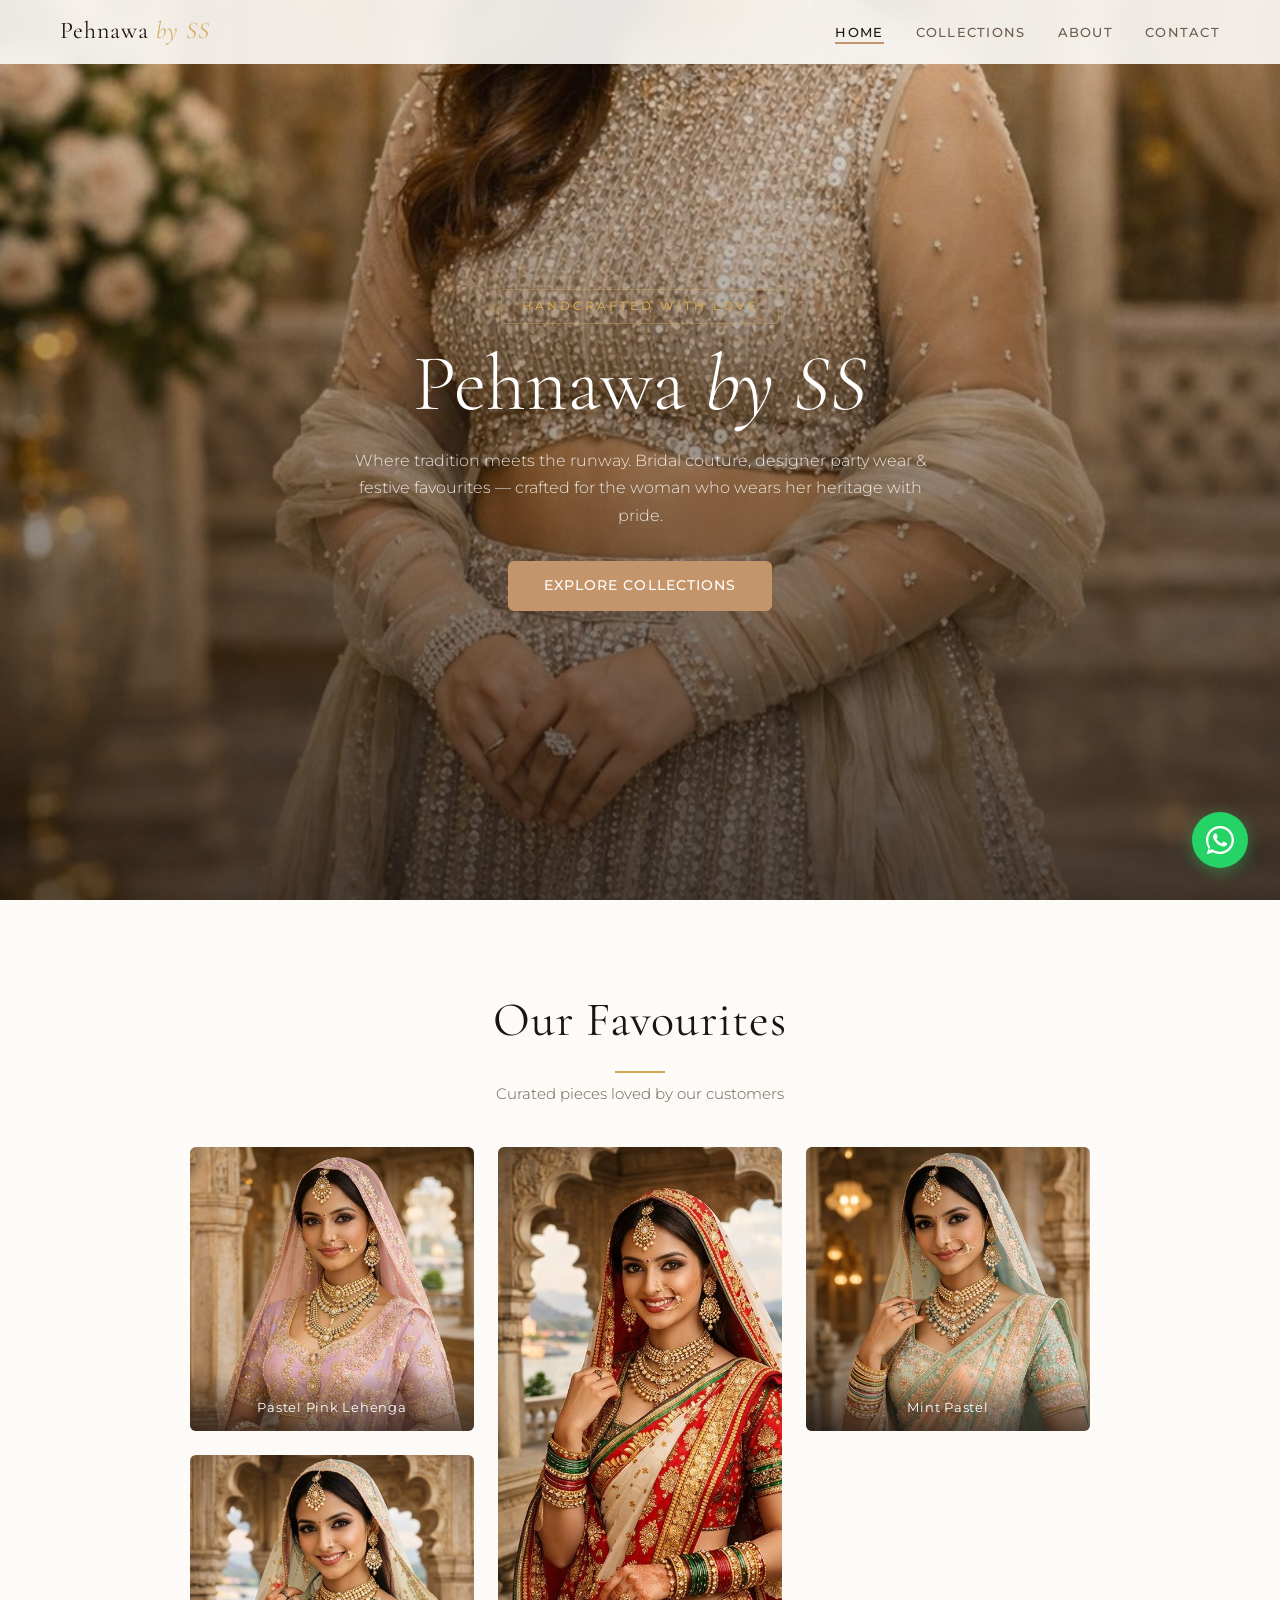
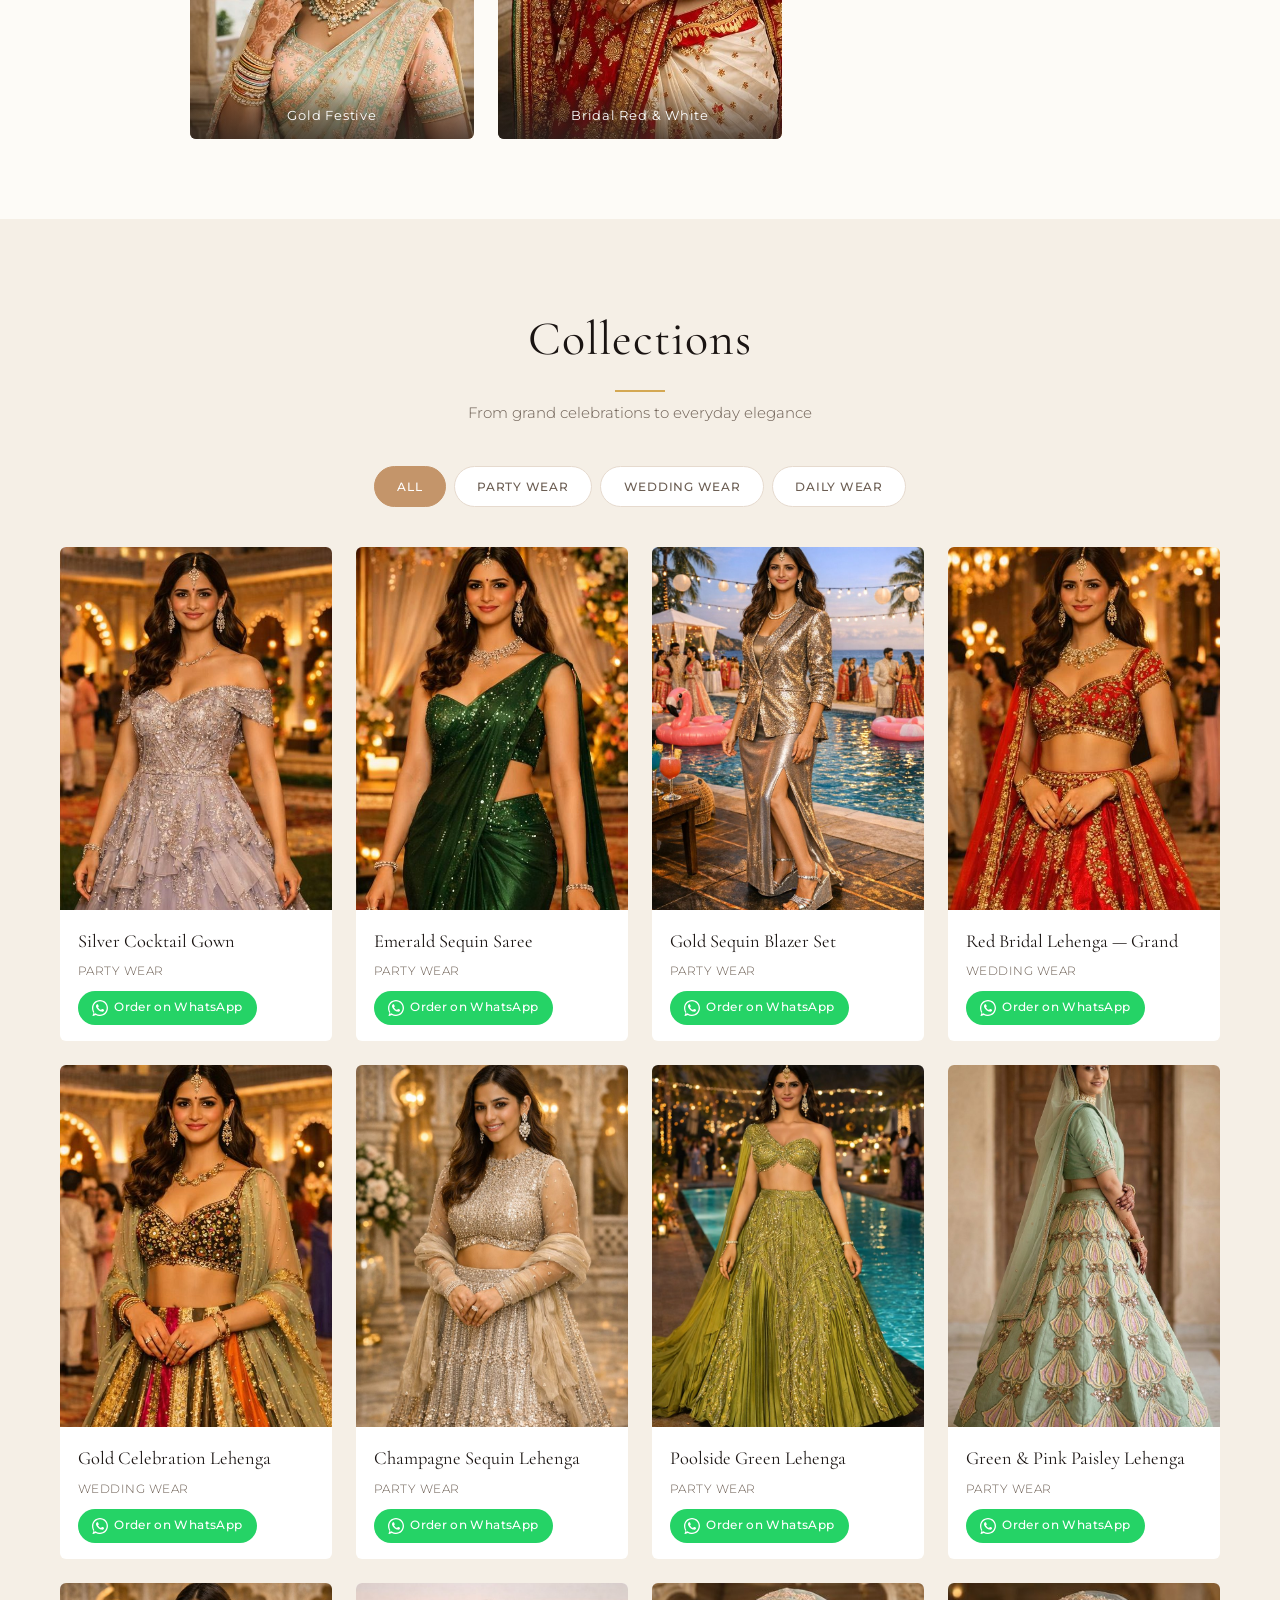
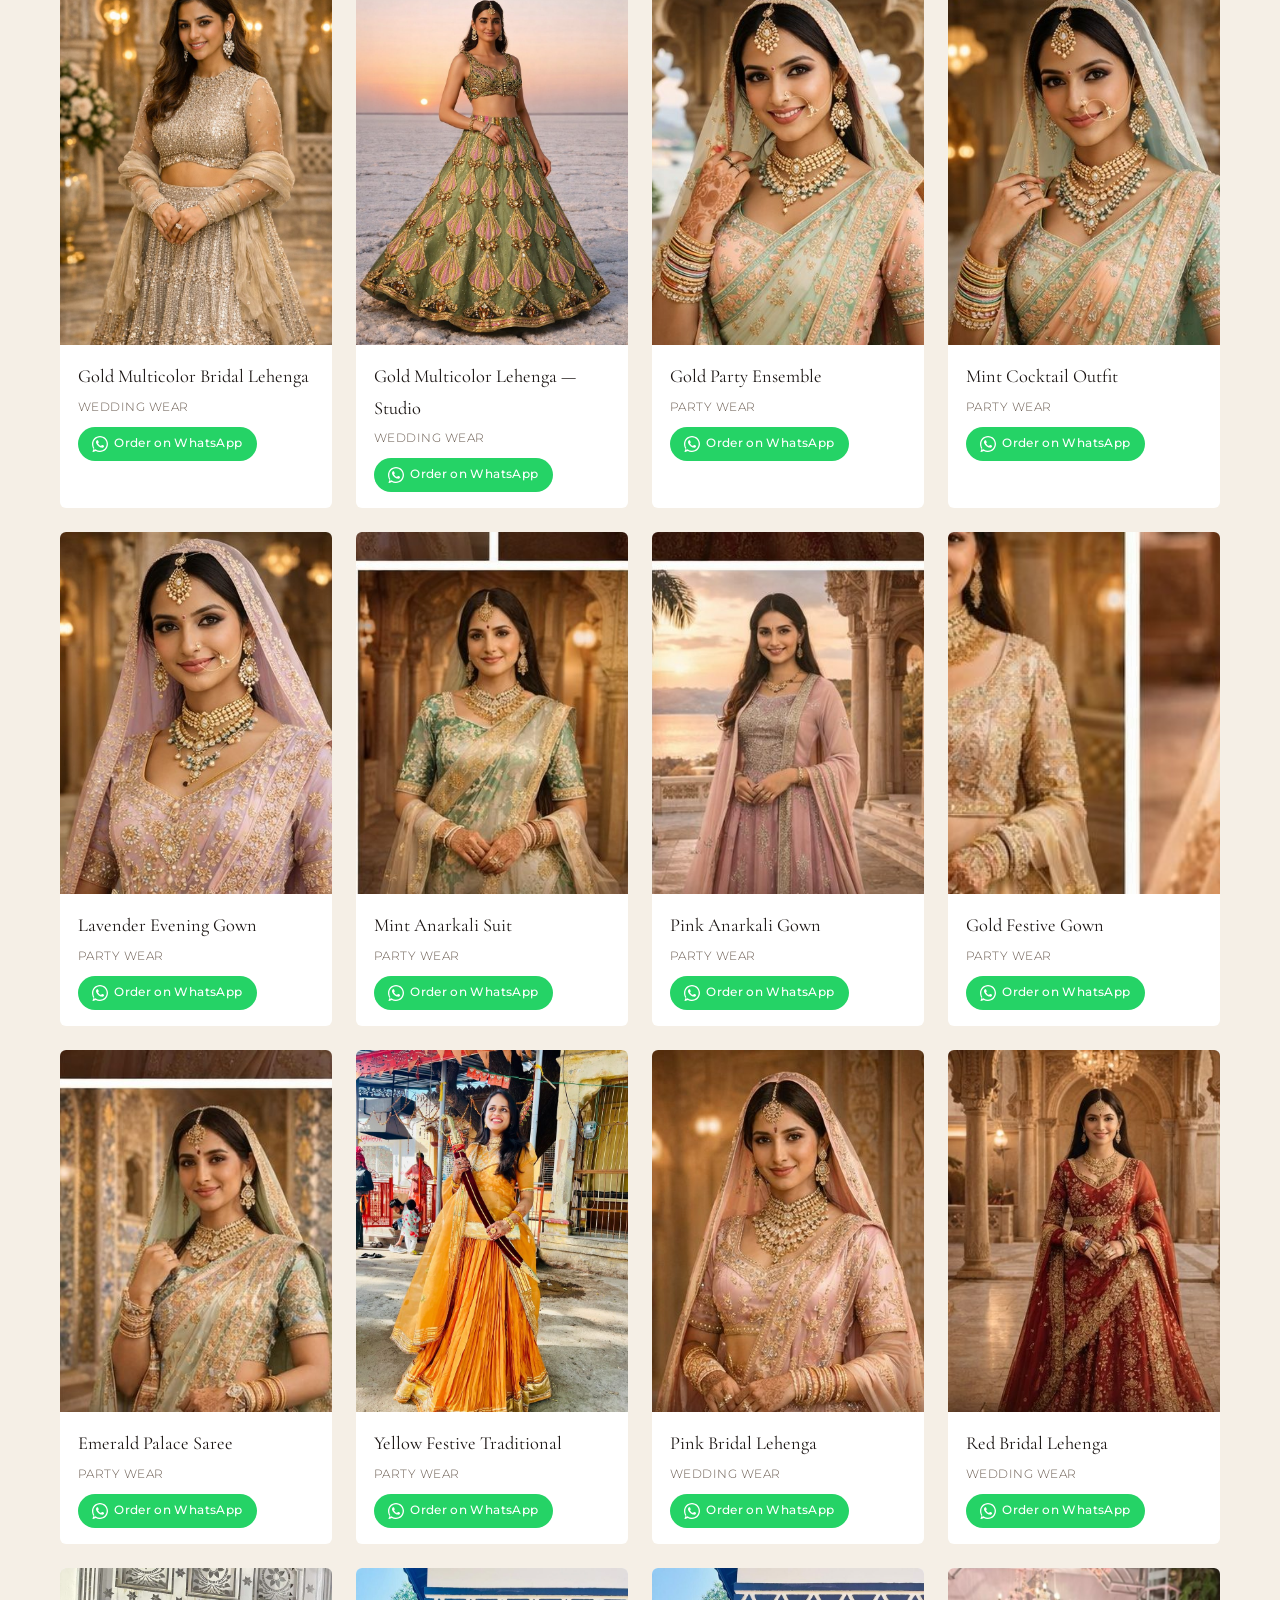
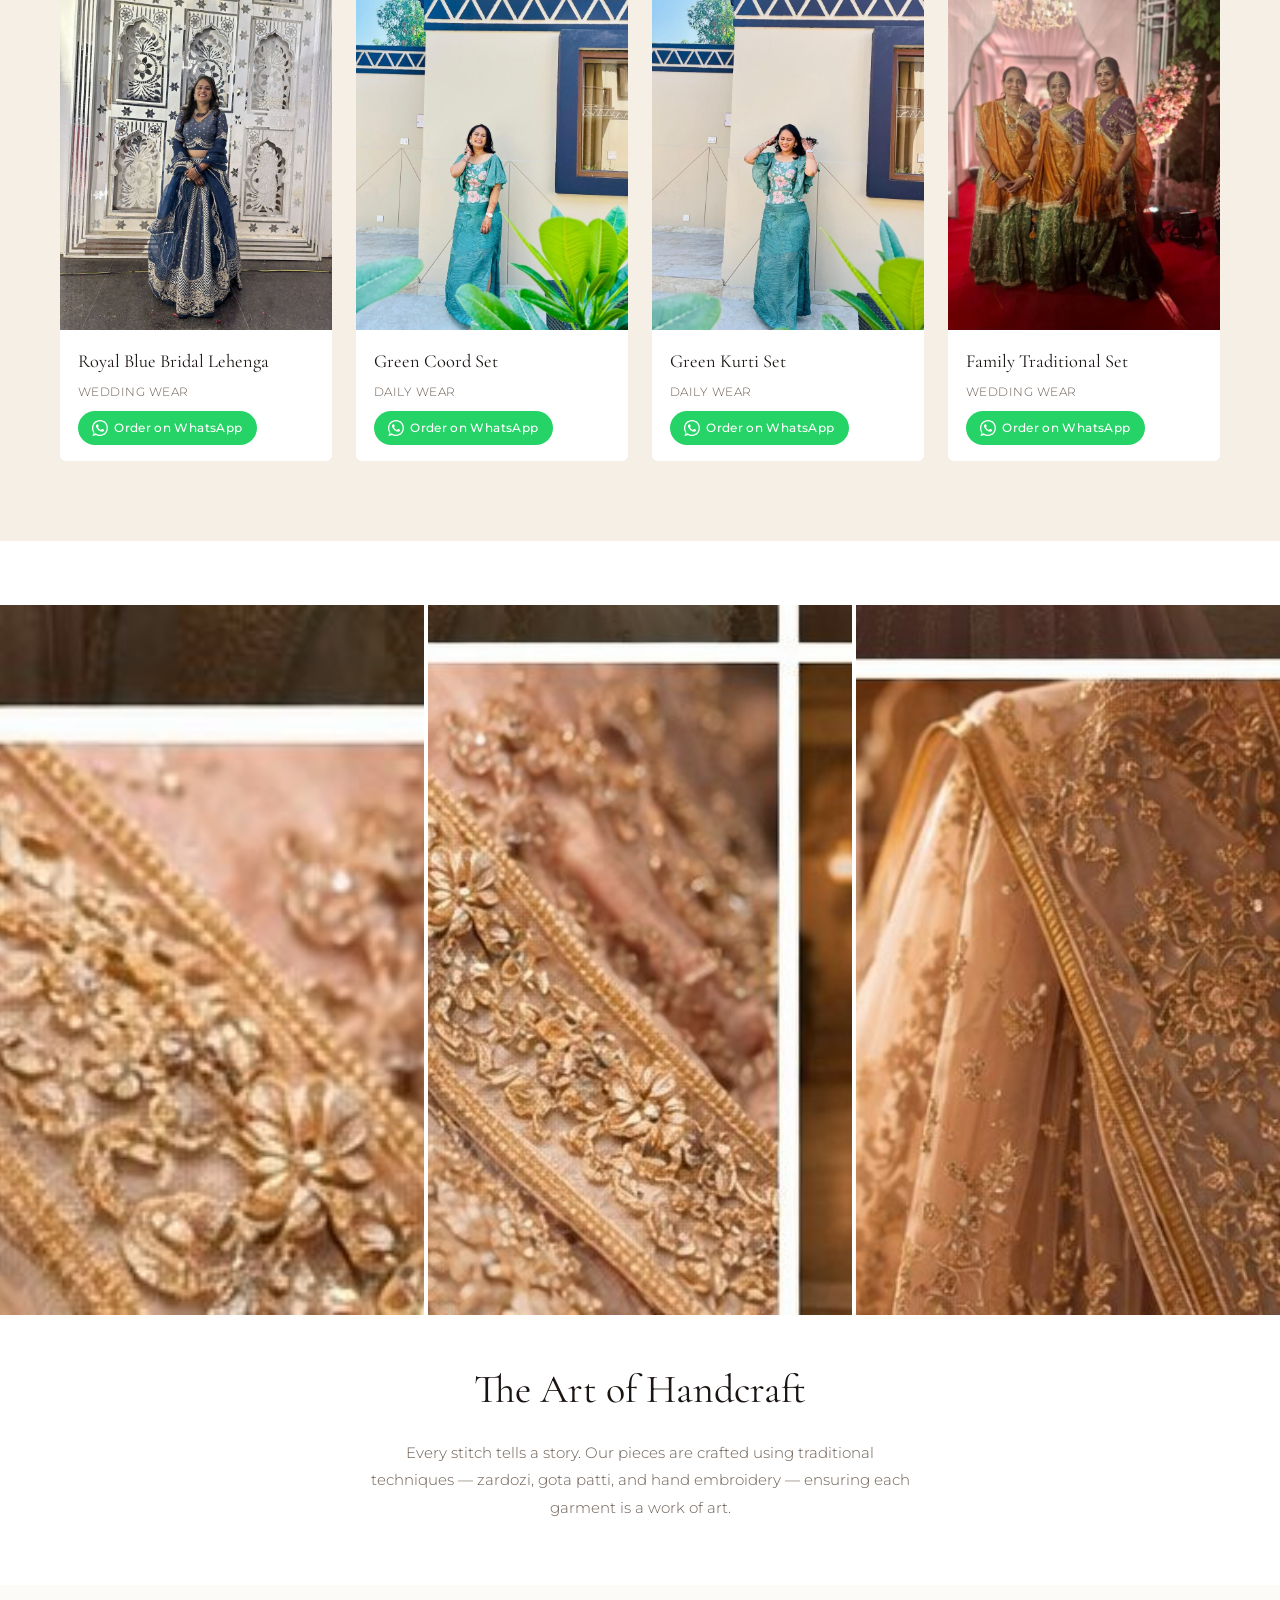
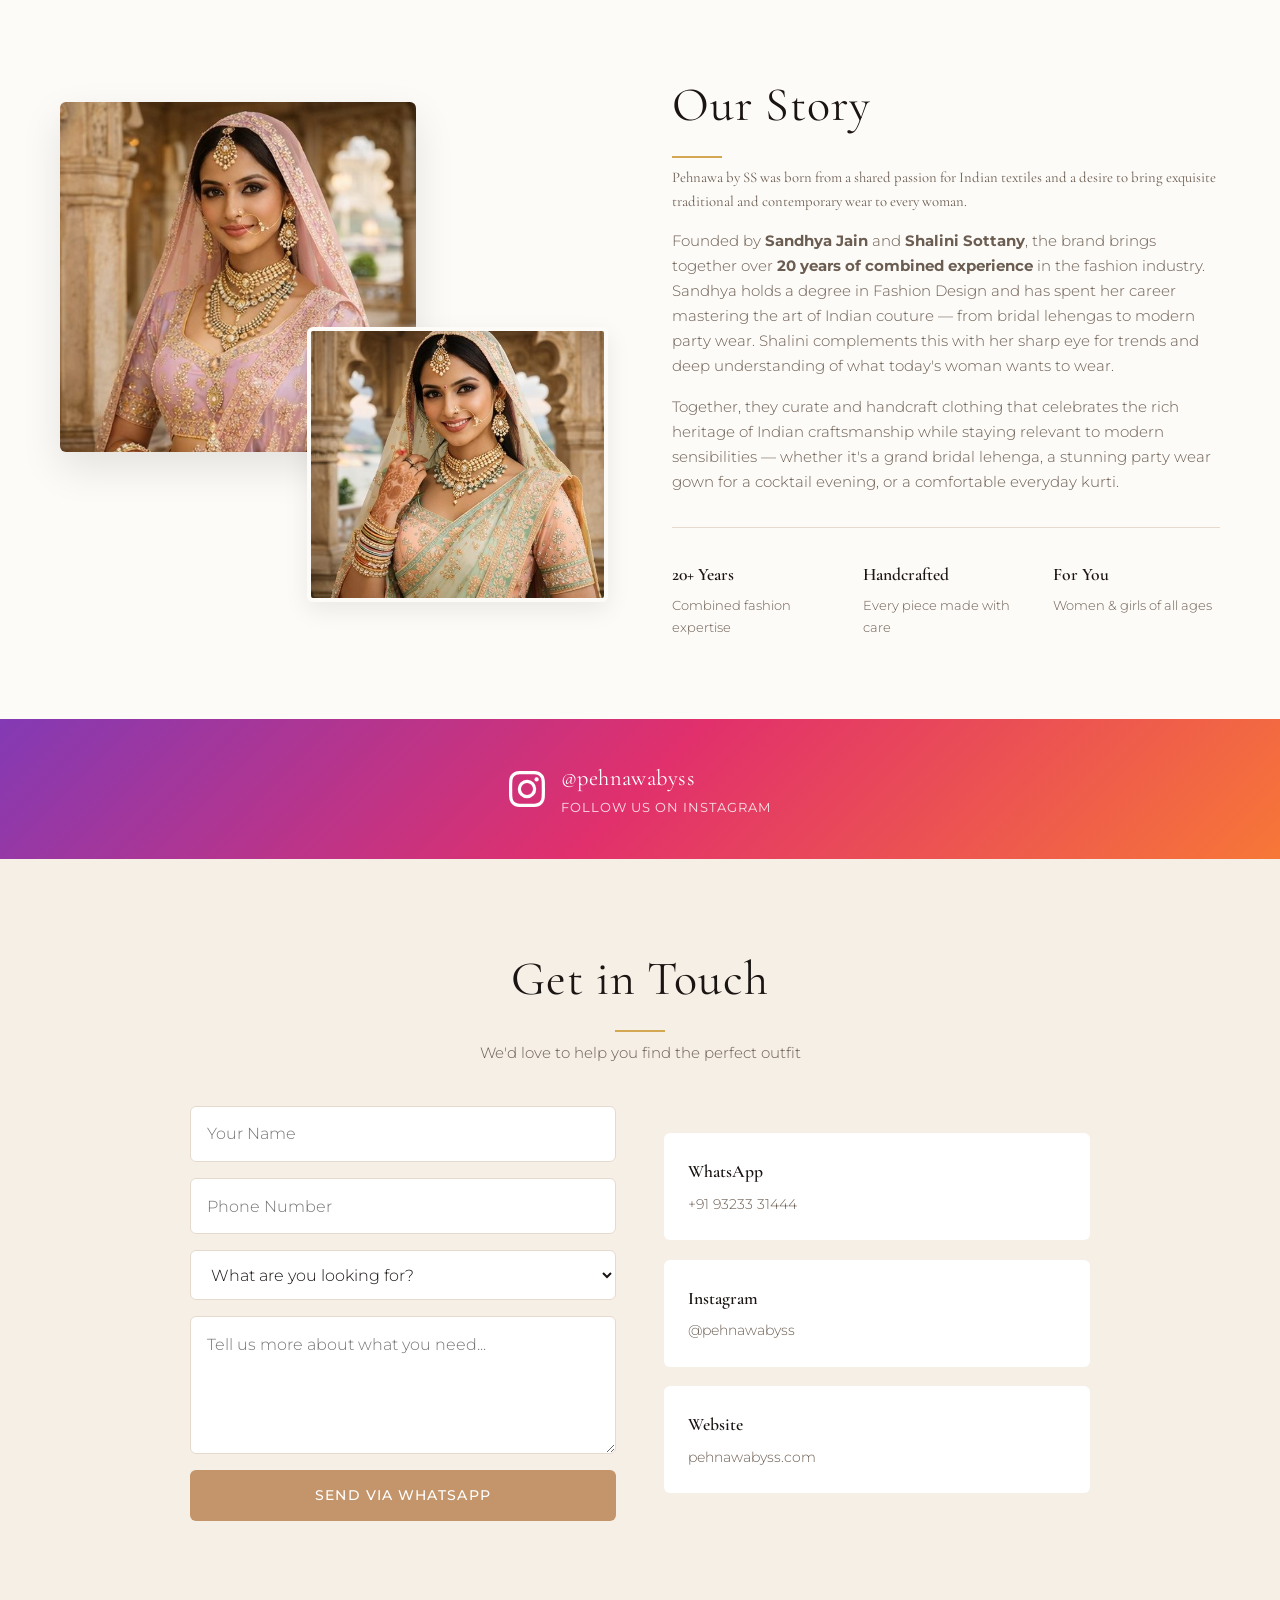
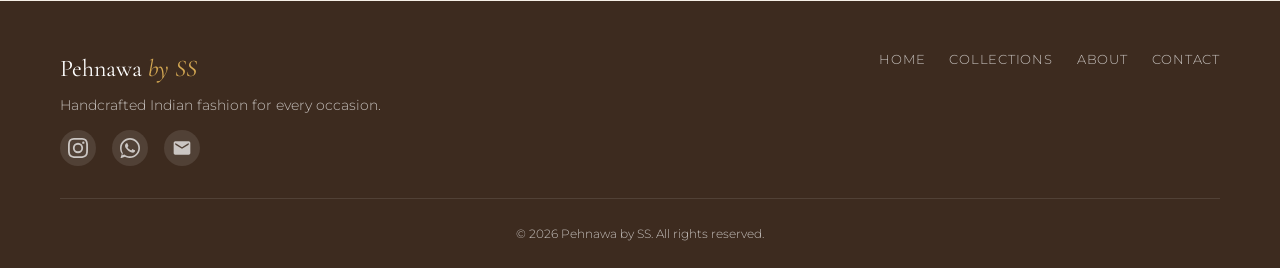
==== commit a1ea9cfc: "Move Family Traditional Set from Daily to Wedding Wear Co-Authored-By: Claude Opus 4.6 <noreply@anth" ====
--- a/index.html
+++ b/index.html
@@ -416,13 +416,13 @@
                     </div>
                 </div>
 
-                <div class="product-card" data-category="daily">
-                    <div class="product-img">
-                        <img src="images/family-traditional.jpg" alt="Traditional family wear set for festive occasions by Pehnawa by SS" loading="lazy">
+                <div class="product-card" data-category="wedding">
+                    <div class="product-img">
+                        <img src="images/family-traditional.jpg" alt="Traditional family wedding outfit set by Pehnawa by SS" loading="lazy">
                     </div>
                     <div class="product-info">
                         <h3>Family Traditional Set</h3>
-                        <p>Daily Wear</p>
+                        <p>Wedding Wear</p>
                         <a href="#" class="btn-whatsapp-order" data-product="Family Traditional Set"><svg width="16" height="16" fill="currentColor"><use href="#icon-whatsapp"/></svg> Order on WhatsApp</a>
                     </div>
                 </div>
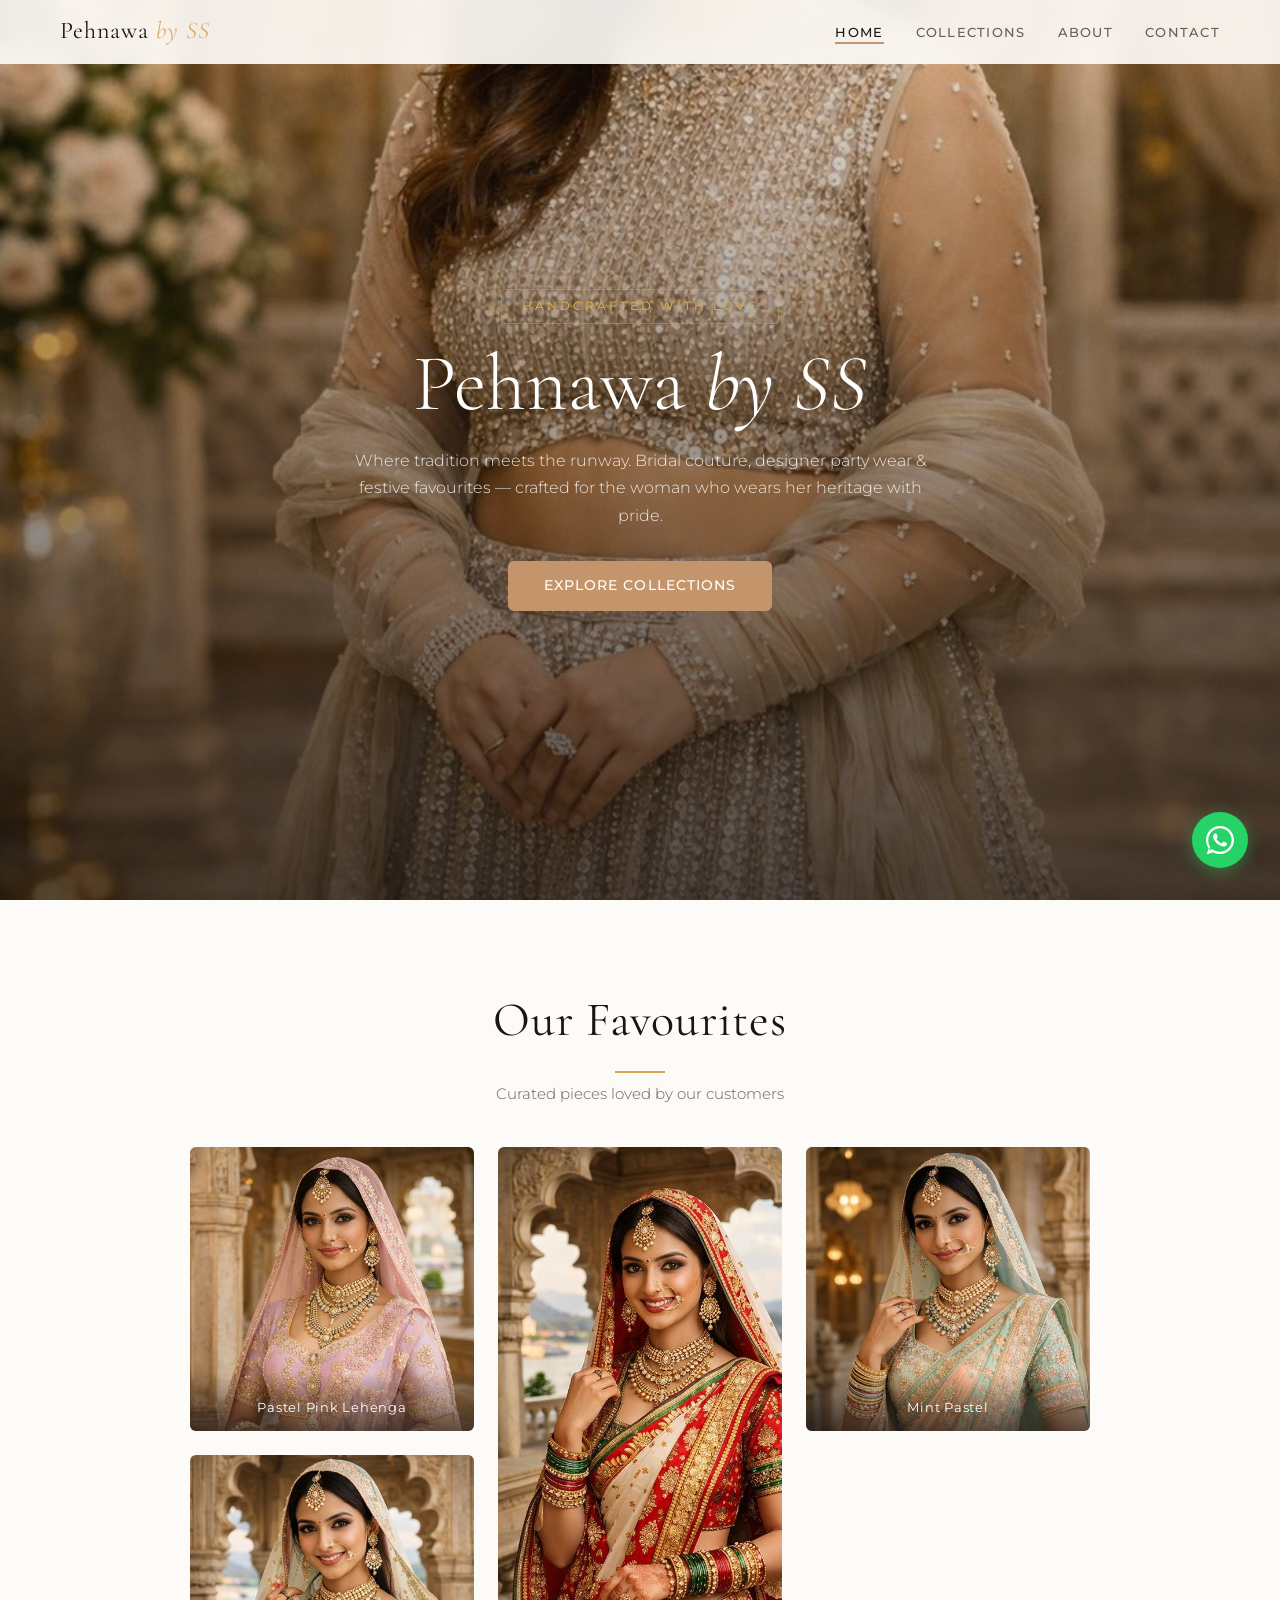
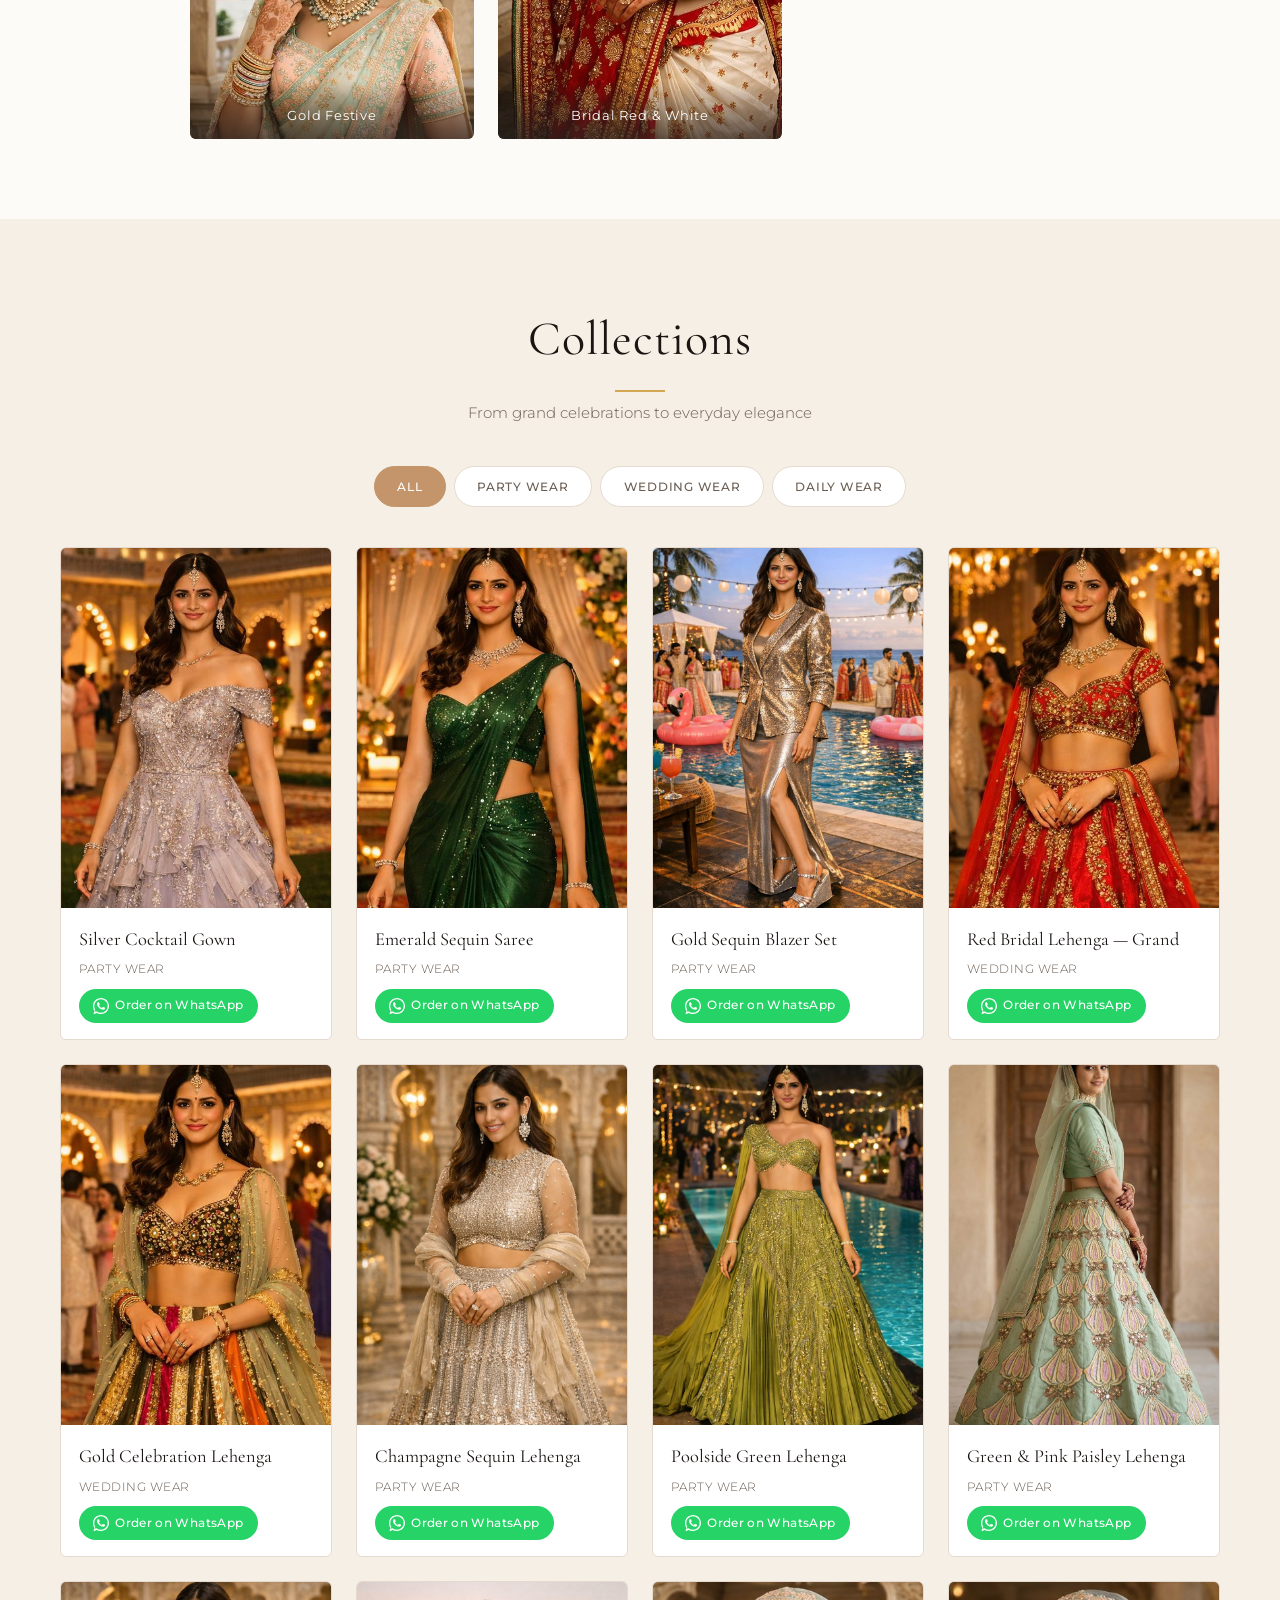
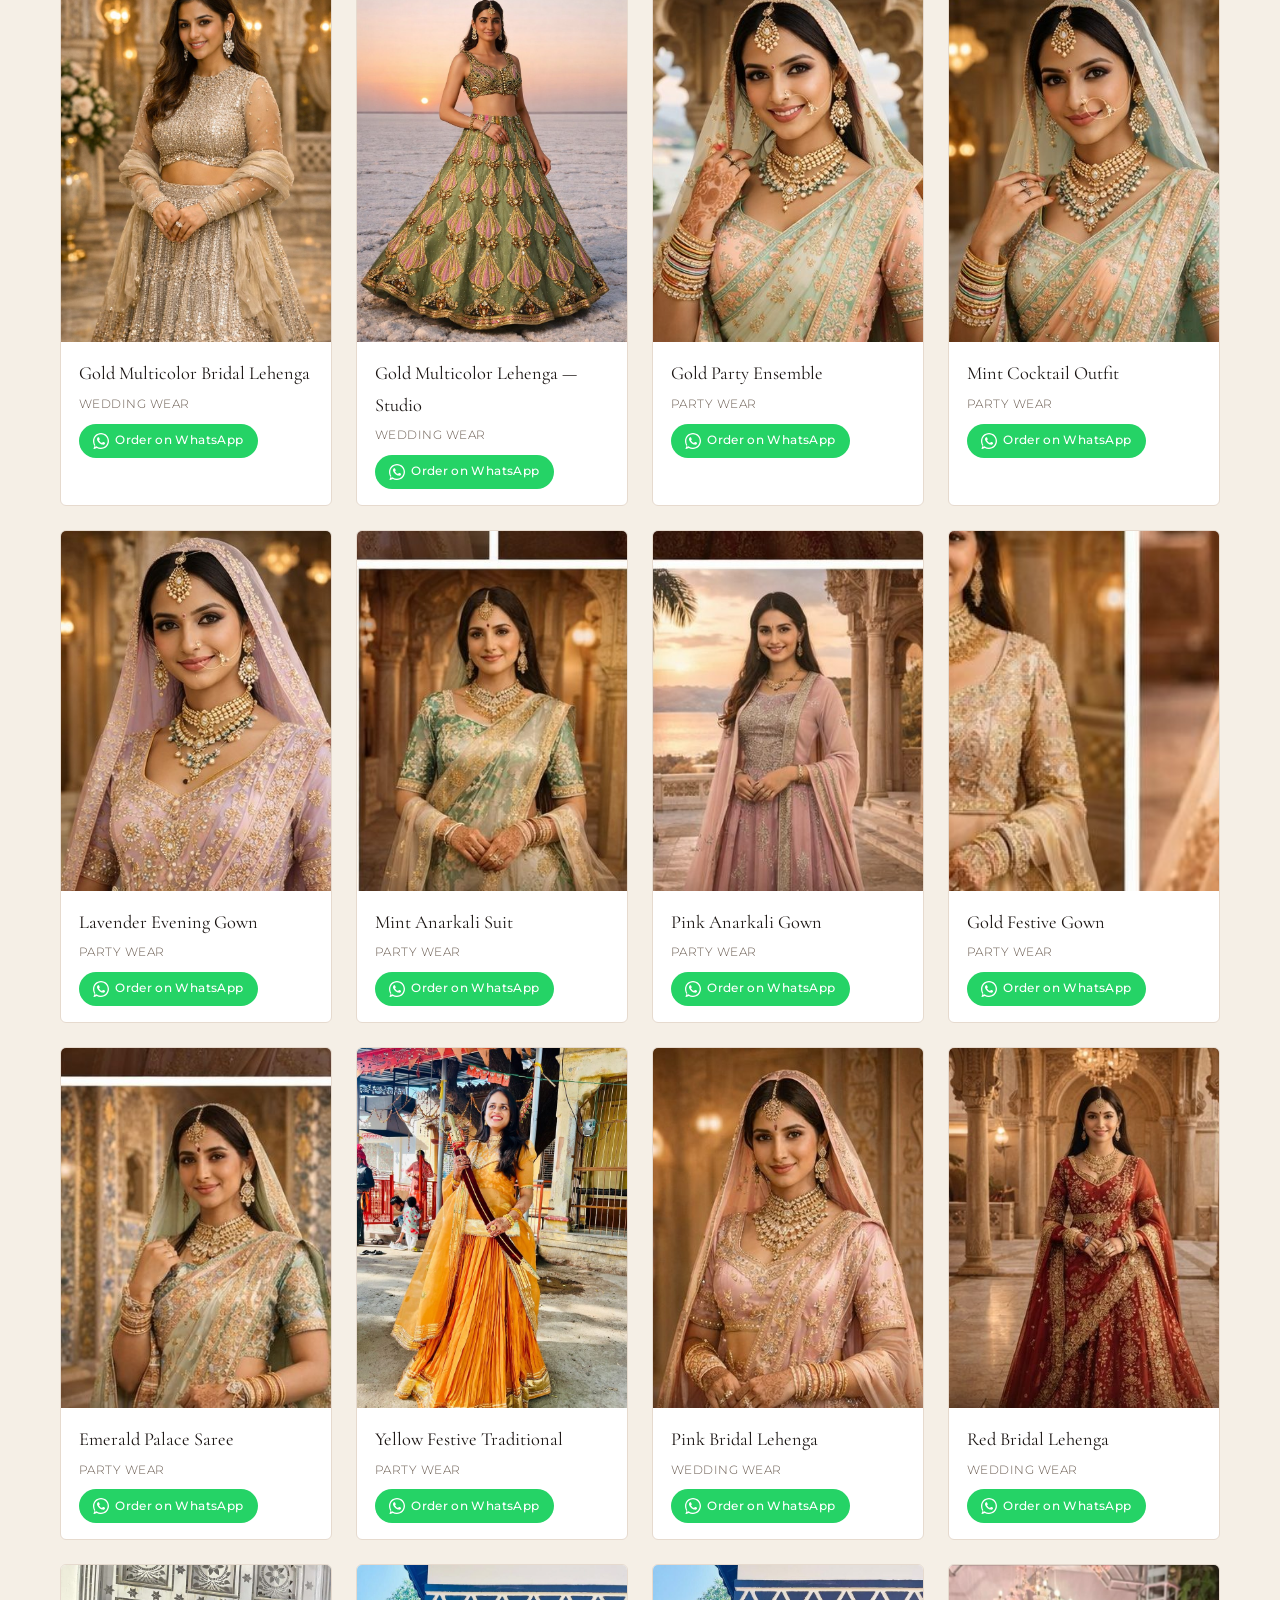
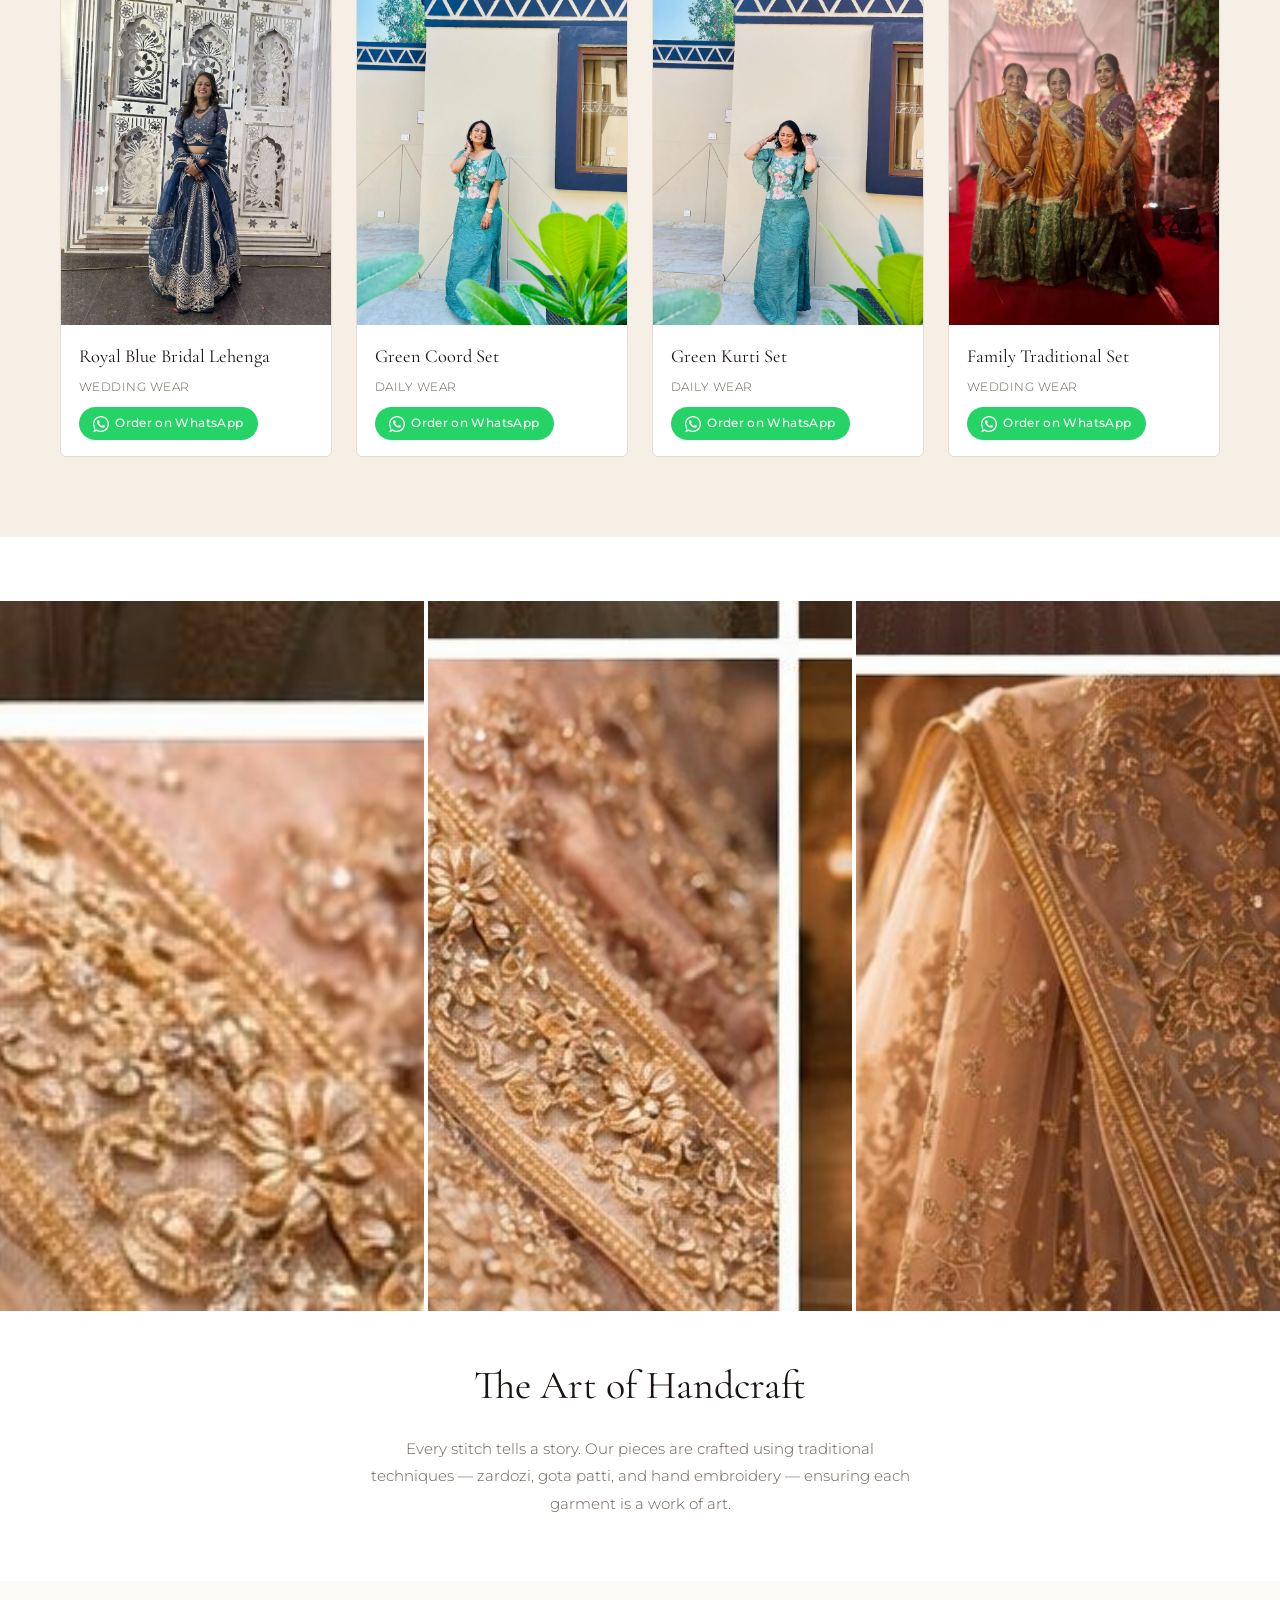
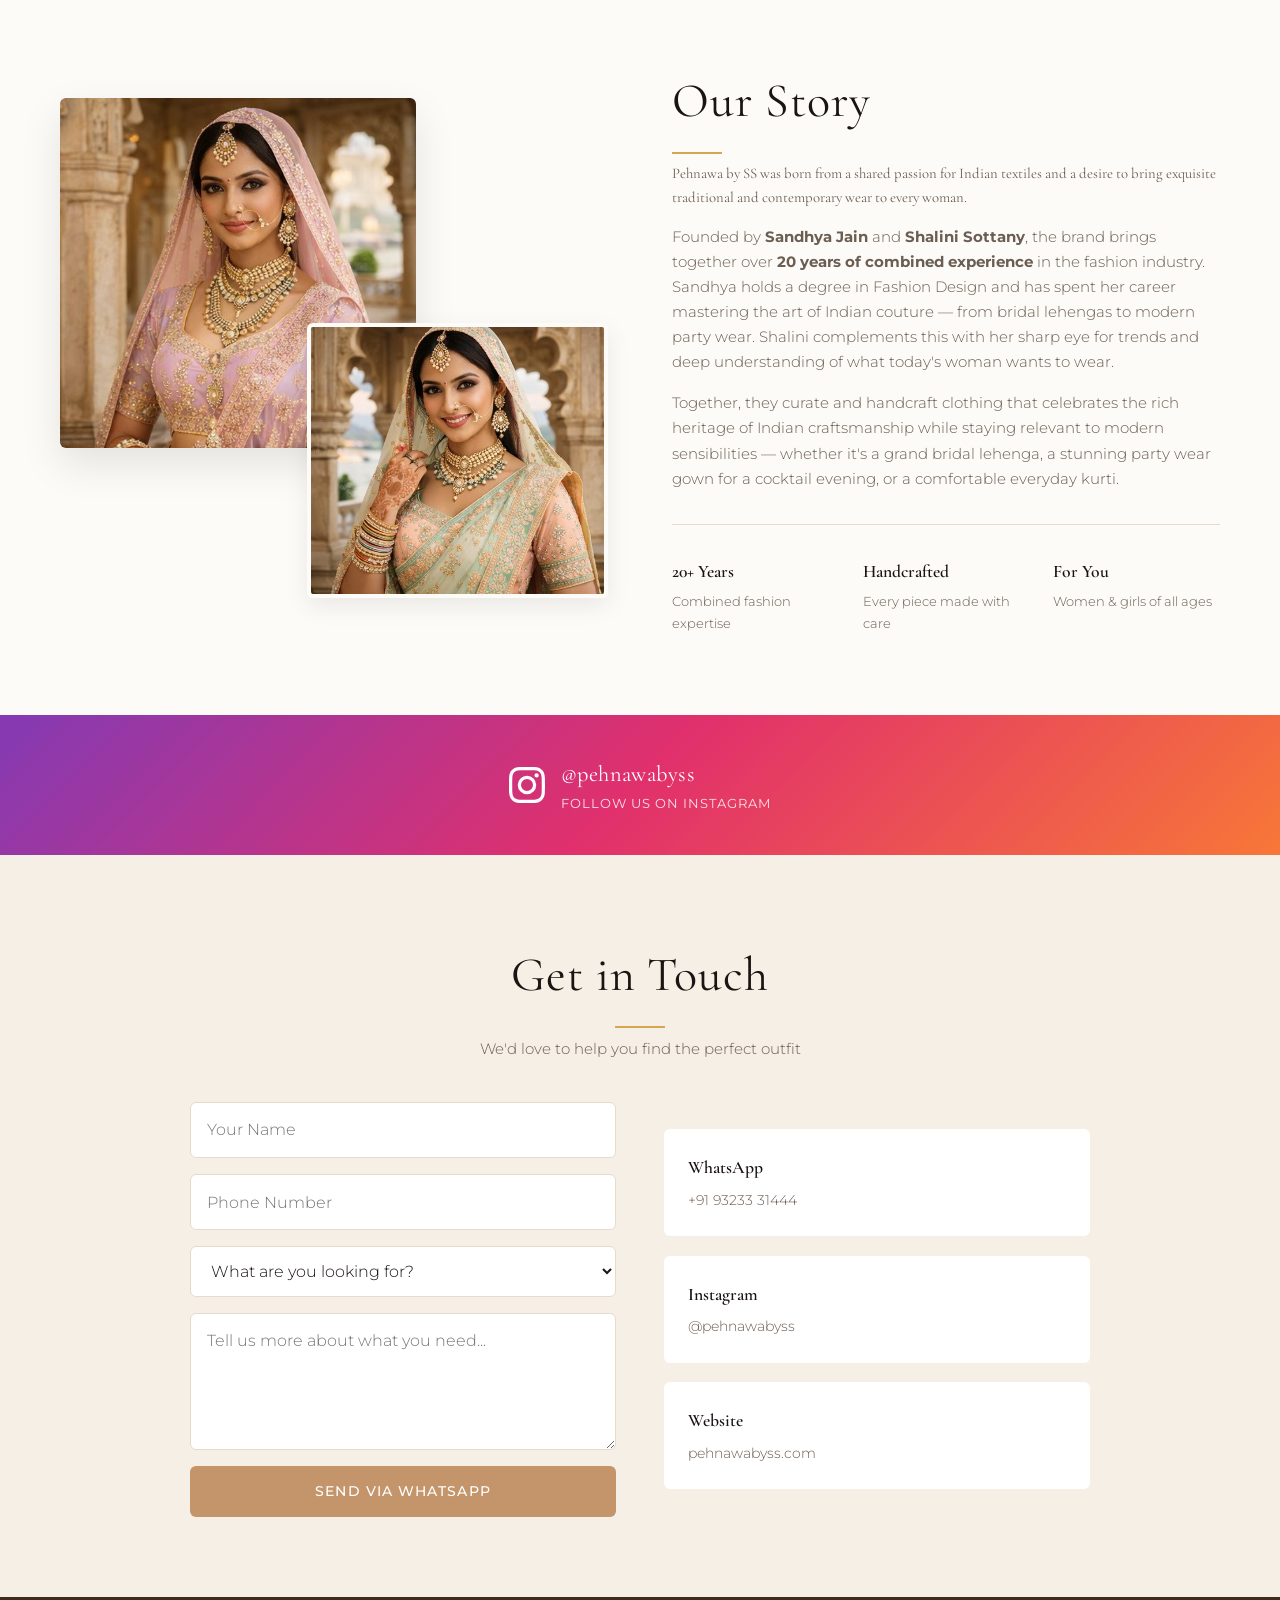
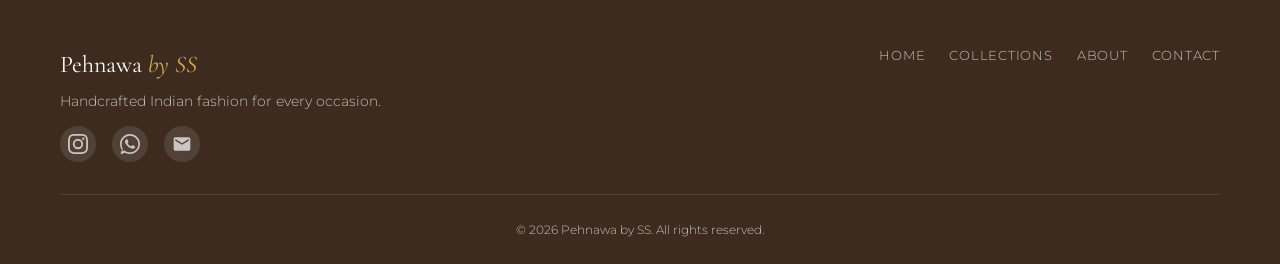
==== commit f7b03a69: "Final review polish: fix color consistency, improve mobile UX, boost performance - Fix navbar bg col" ====
--- a/index.html
+++ b/index.html
@@ -33,7 +33,10 @@
     <link rel="icon" type="image/svg+xml" href="favicon.svg">
     <link rel="icon" type="image/png" href="favicon.png">
     <link rel="shortcut icon" href="favicon.ico">
-    <meta name="theme-color" content="#B8977E">
+    <meta name="theme-color" content="#D4A853">
+
+    <!-- Preload hero image for faster LCP -->
+    <link rel="preload" as="image" href="images/champagne-sequin-palace.jpg">
 
     <!-- Fonts -->
     <link rel="preconnect" href="https://fonts.googleapis.com">
@@ -98,7 +101,7 @@
     <!-- Hero Section -->
     <section id="home" class="hero">
         <div class="hero-bg">
-            <img src="images/champagne-sequin-palace.jpg" alt="Pehnawa by SS — Champagne gold sequin lehenga in elegant palace setting">
+            <img src="images/champagne-sequin-palace.jpg" alt="Pehnawa by SS — Champagne gold sequin lehenga in elegant palace setting" fetchpriority="high">
         </div>
         <div class="hero-overlay"></div>
         <div class="hero-content">
--- a/styles.css
+++ b/styles.css
@@ -122,7 +122,7 @@
     font-size: 2.5rem;
     font-weight: 300;
     letter-spacing: 0.15em;
-    color: var(--color-accent);
+    color: var(--color-gold);
     animation: pulse 1.2s ease-in-out infinite;
 }
 @keyframes pulse {
@@ -138,7 +138,7 @@
     right: 0;
     z-index: 1000;
     height: var(--nav-height);
-    background: rgba(250, 248, 245, 0.92);
+    background: rgba(253, 251, 247, 0.92);
     backdrop-filter: blur(12px);
     -webkit-backdrop-filter: blur(12px);
     border-bottom: 1px solid transparent;
@@ -382,14 +382,24 @@
     background: var(--color-surface);
     border-radius: var(--radius);
     overflow: hidden;
-    transition: transform var(--transition), box-shadow var(--transition);
+    border: 1px solid var(--color-border);
+    transition: transform var(--transition), box-shadow var(--transition), opacity 0.35s ease;
 }
 .product-card.hidden {
     display: none;
 }
+.product-card.fade-out {
+    opacity: 0;
+    transform: scale(0.95);
+}
+.product-card.fade-in {
+    opacity: 1;
+    transform: scale(1);
+}
 .product-card:hover {
-    transform: translateY(-4px);
-    box-shadow: 0 12px 32px rgba(0,0,0,0.08);
+    transform: translateY(-6px);
+    box-shadow: 0 16px 40px rgba(0,0,0,0.10);
+    border-color: transparent;
 }
 .product-img {
     aspect-ratio: 3/4;
@@ -867,6 +877,43 @@
         flex-wrap: wrap;
         gap: 1rem;
     }
+
+    /* Floating WhatsApp — larger touch target on mobile */
+    .whatsapp-float {
+        width: 52px;
+        height: 52px;
+        bottom: 1.2rem;
+        right: 1.2rem;
+    }
+    .back-to-top {
+        width: 40px;
+        height: 40px;
+        bottom: 4.5rem;
+        right: 1.2rem;
+        font-size: 1rem;
+    }
+
+    /* WhatsApp order button — easier to tap */
+    .btn-whatsapp-order {
+        padding: 0.5rem 1rem;
+        font-size: 0.74rem;
+    }
+
+    /* Filter bar — horizontal scroll on very small screens */
+    .filter-bar {
+        justify-content: flex-start;
+        overflow-x: auto;
+        -webkit-overflow-scrolling: touch;
+        scrollbar-width: none;
+        padding-bottom: 0.3rem;
+    }
+    .filter-bar::-webkit-scrollbar {
+        display: none;
+    }
+    .filter-btn {
+        white-space: nowrap;
+        flex-shrink: 0;
+    }
 }
 
 @media (max-width: 480px) {
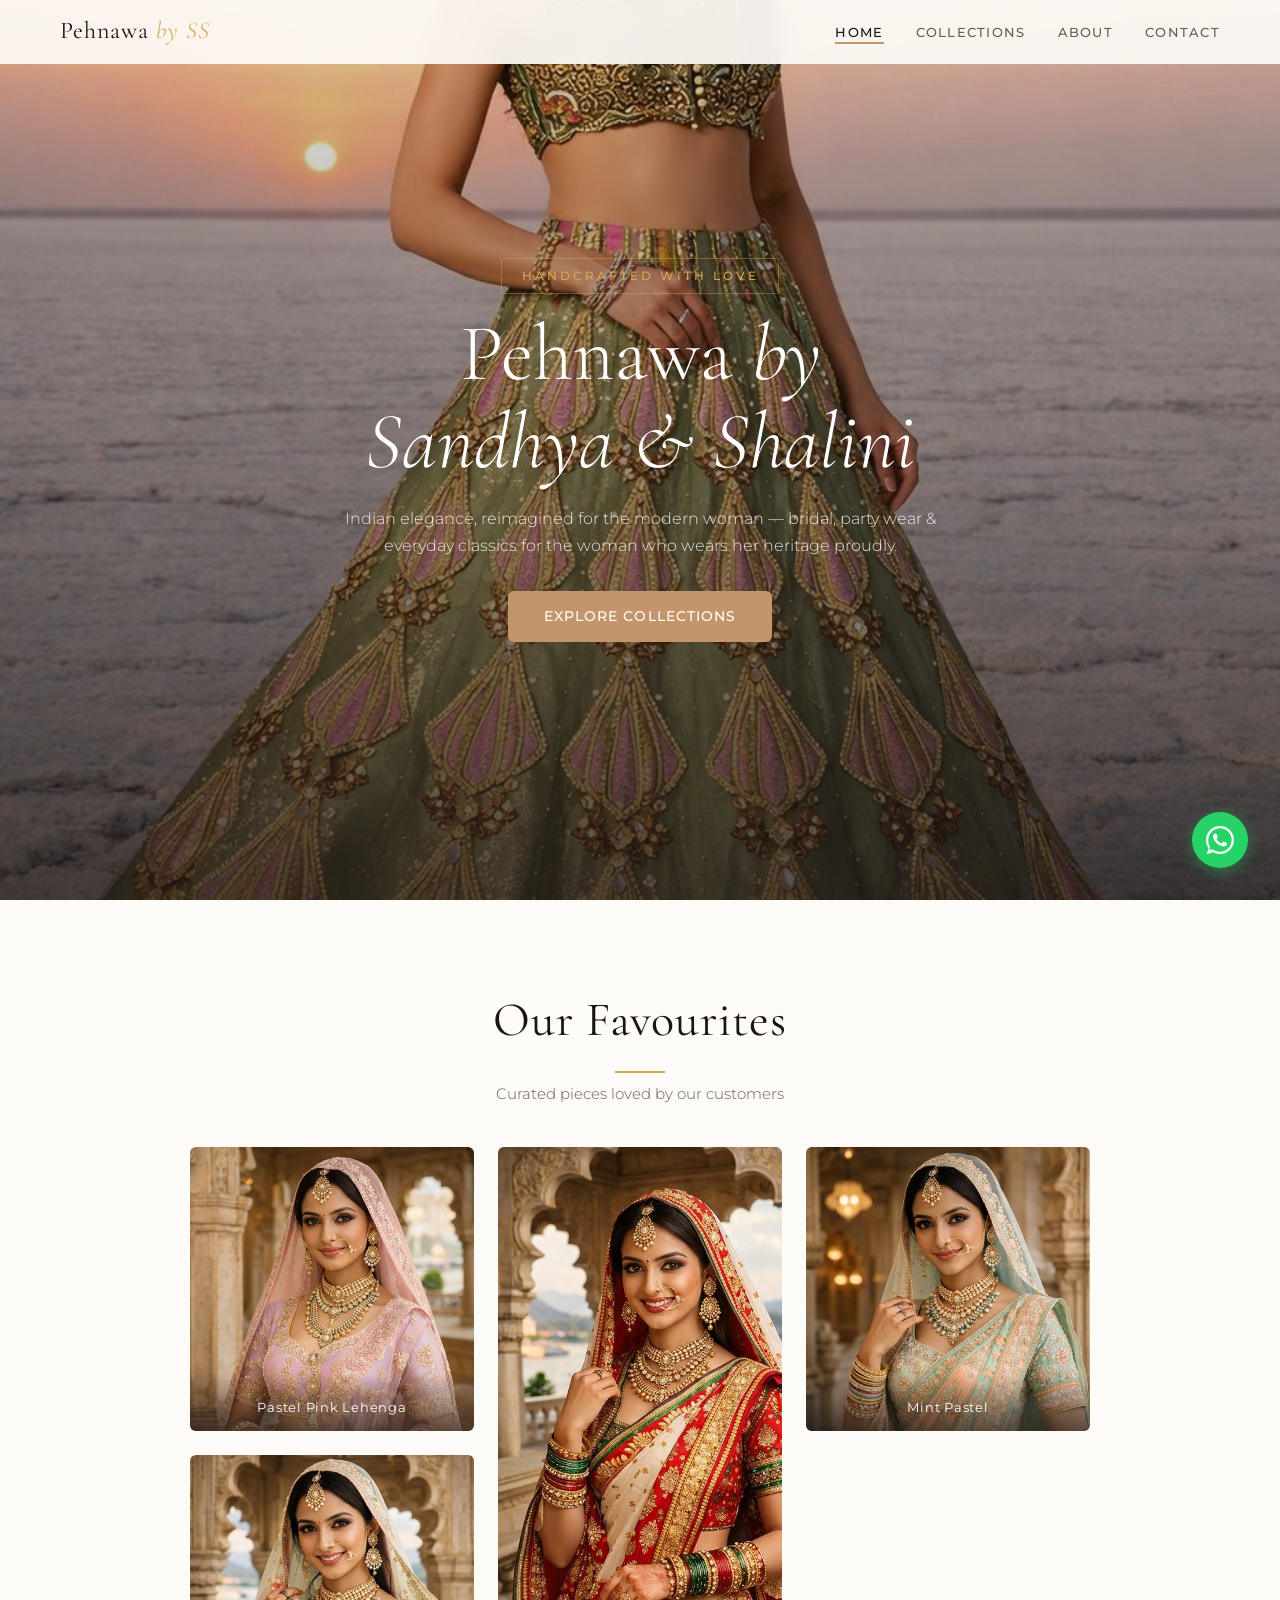
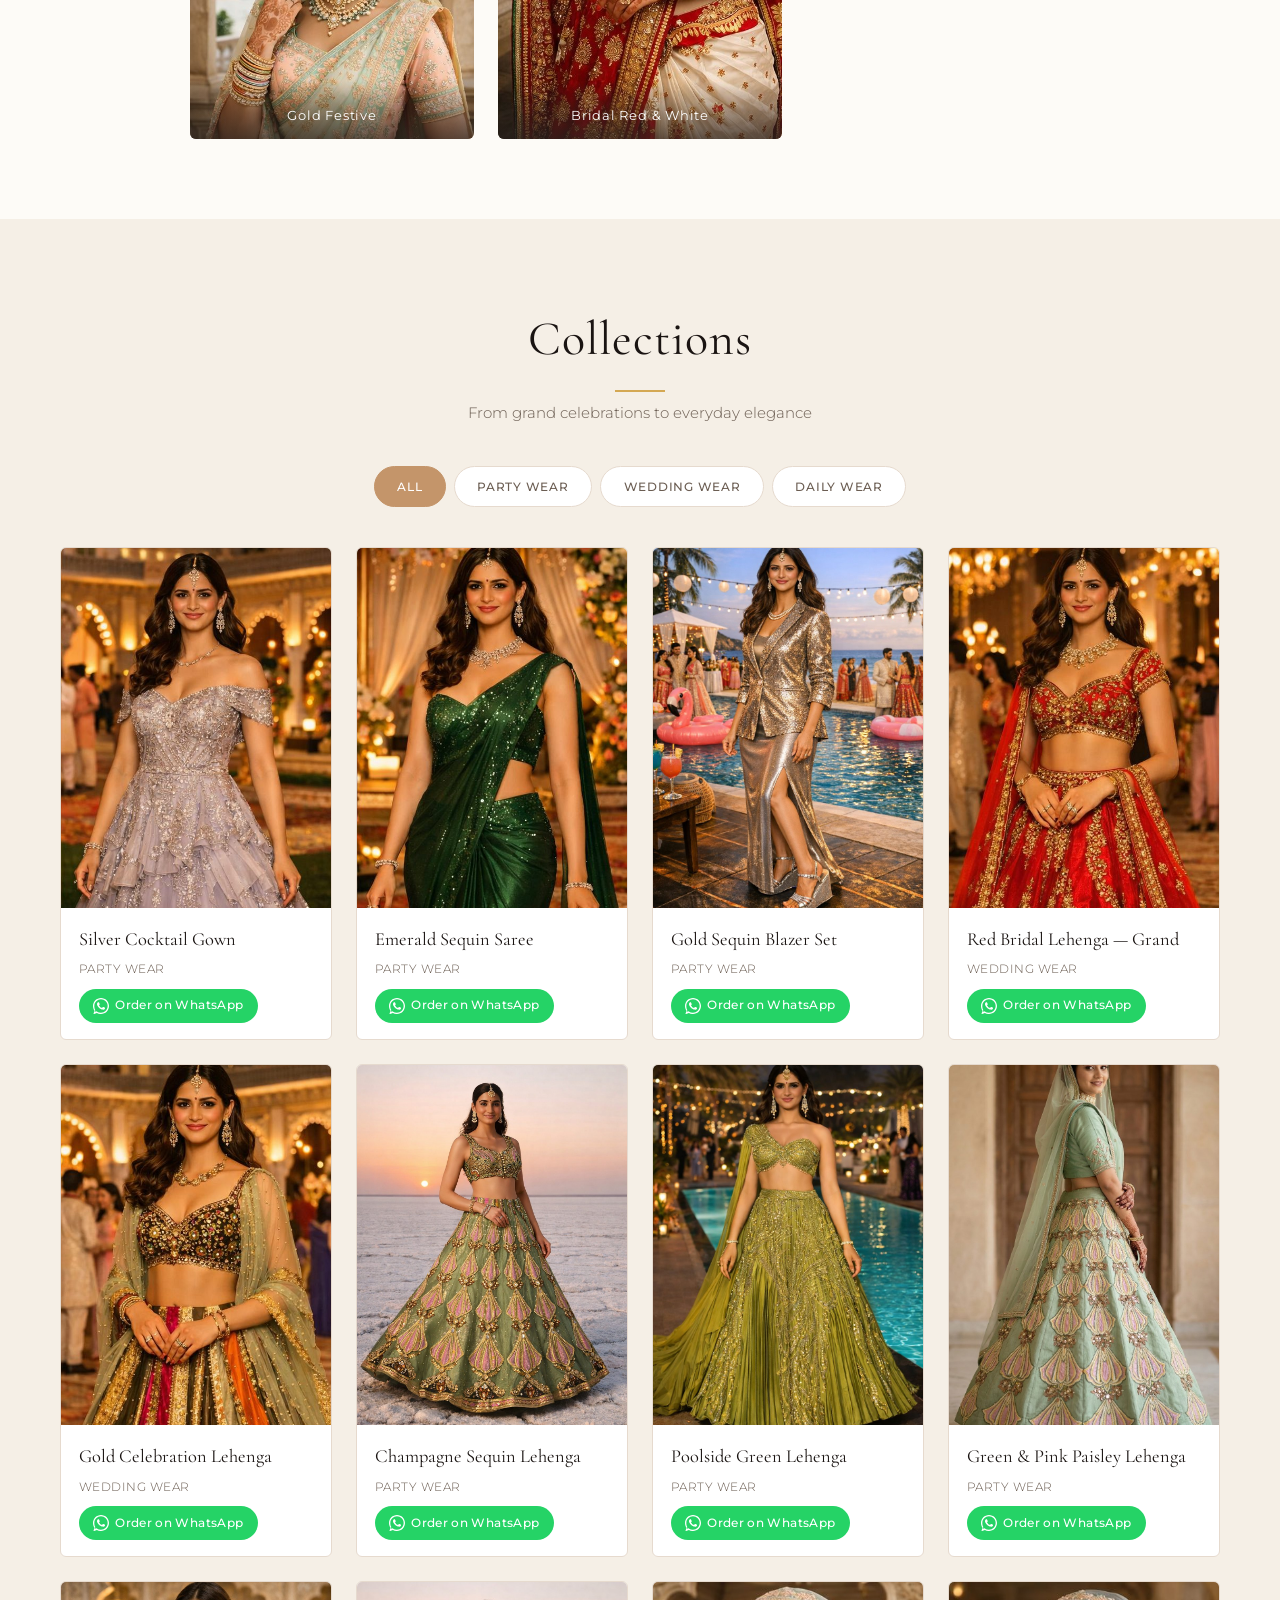
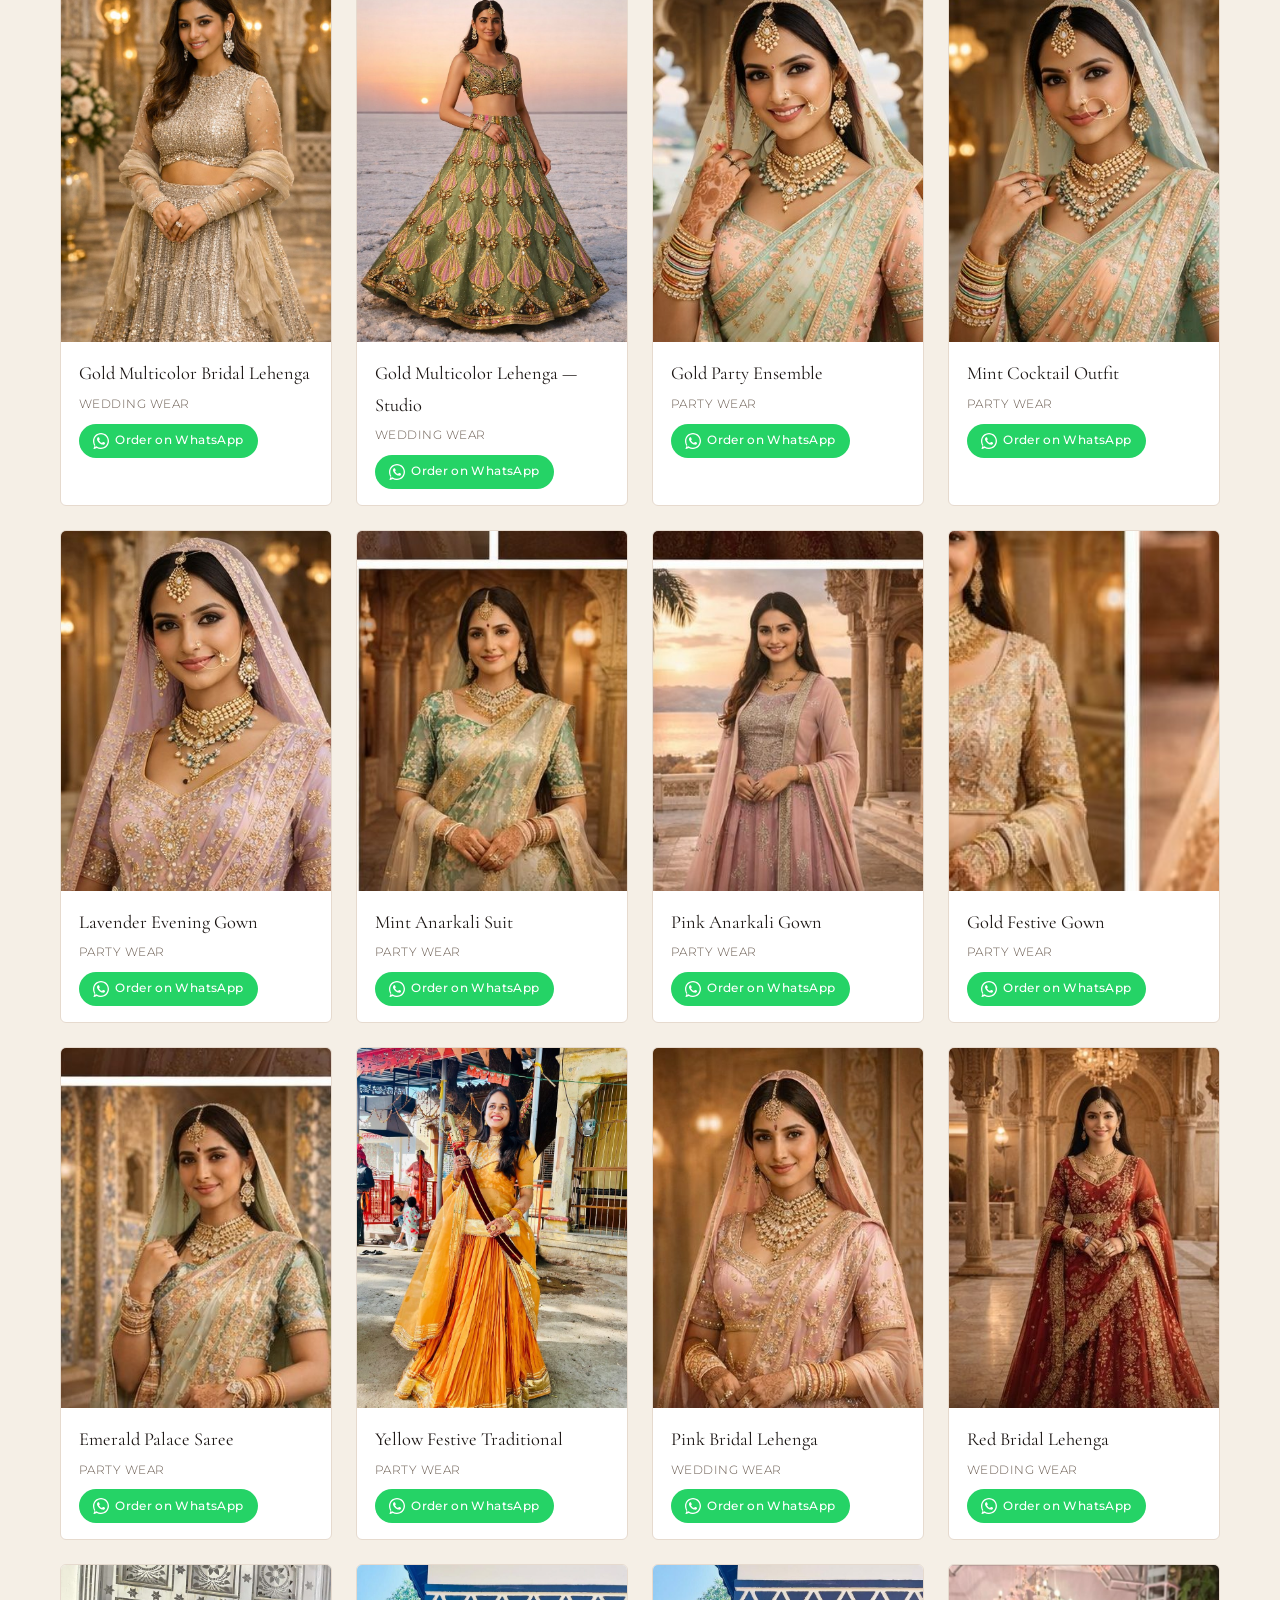
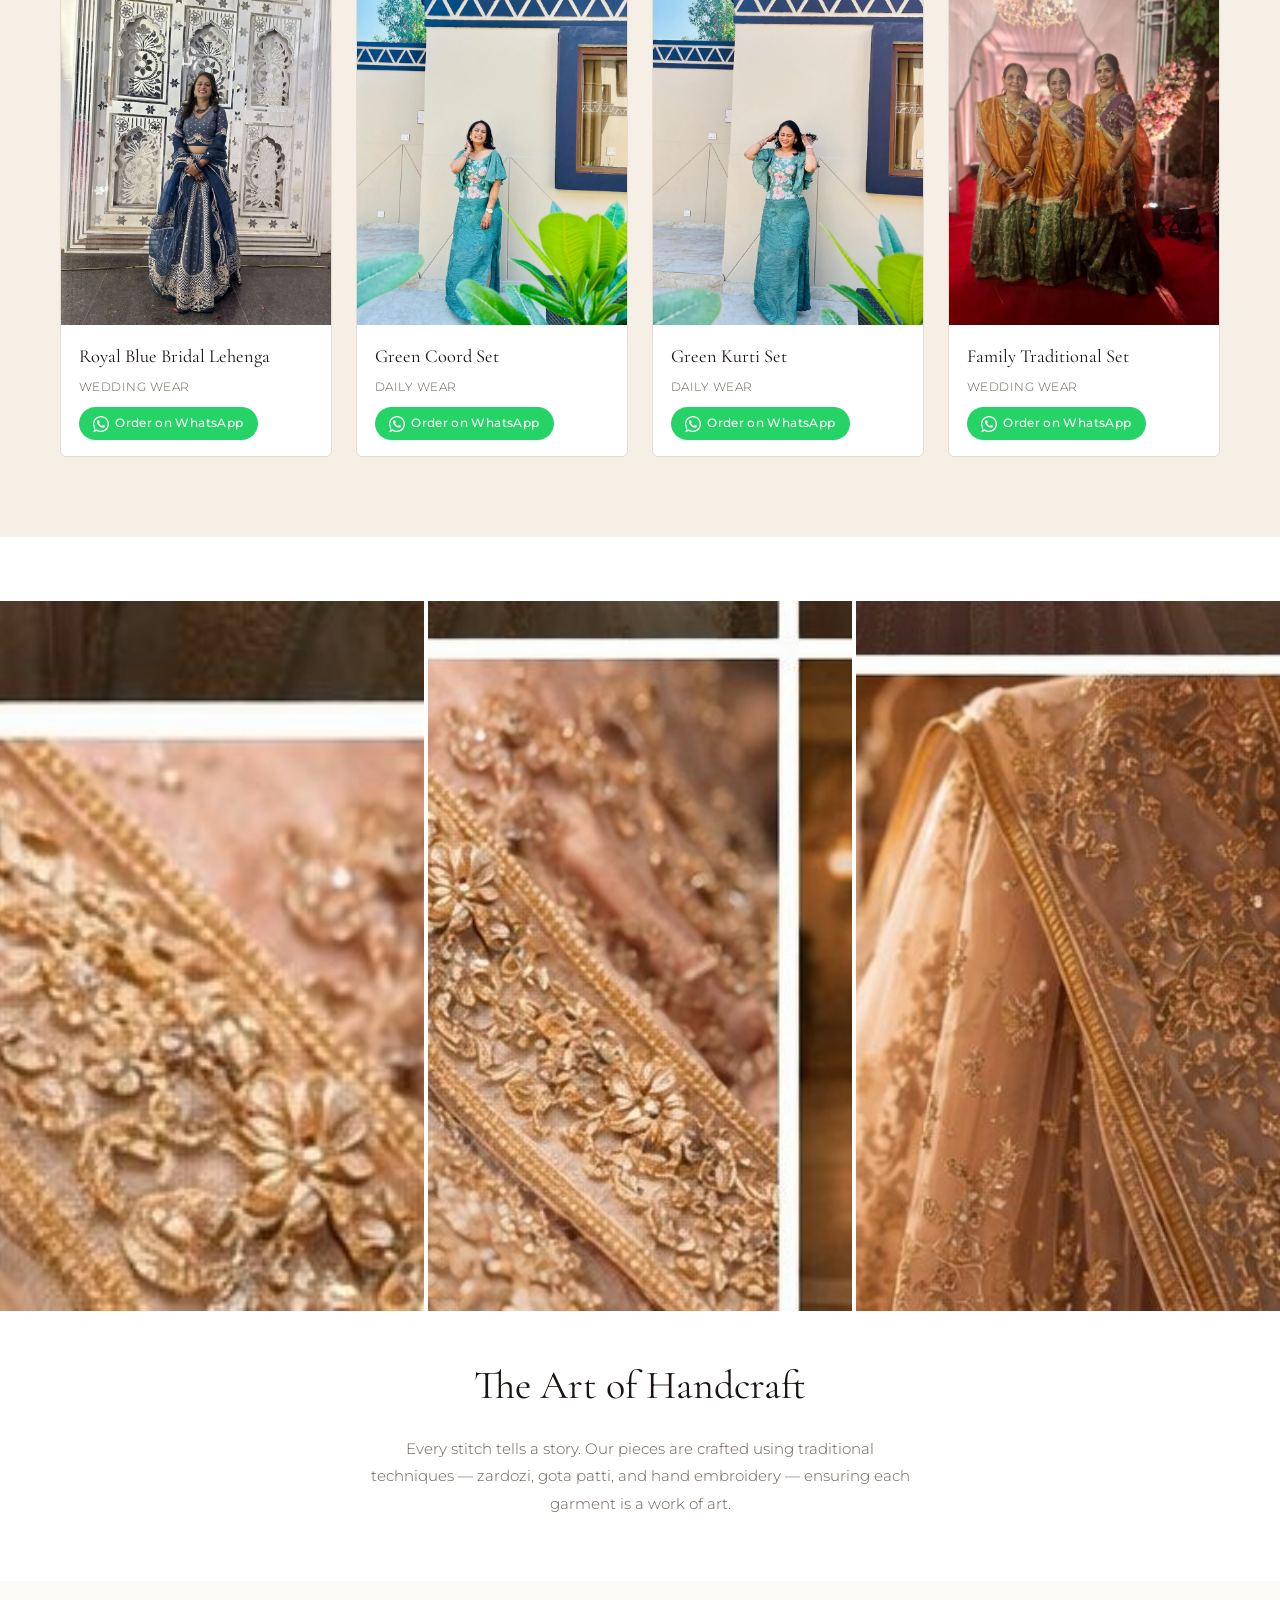
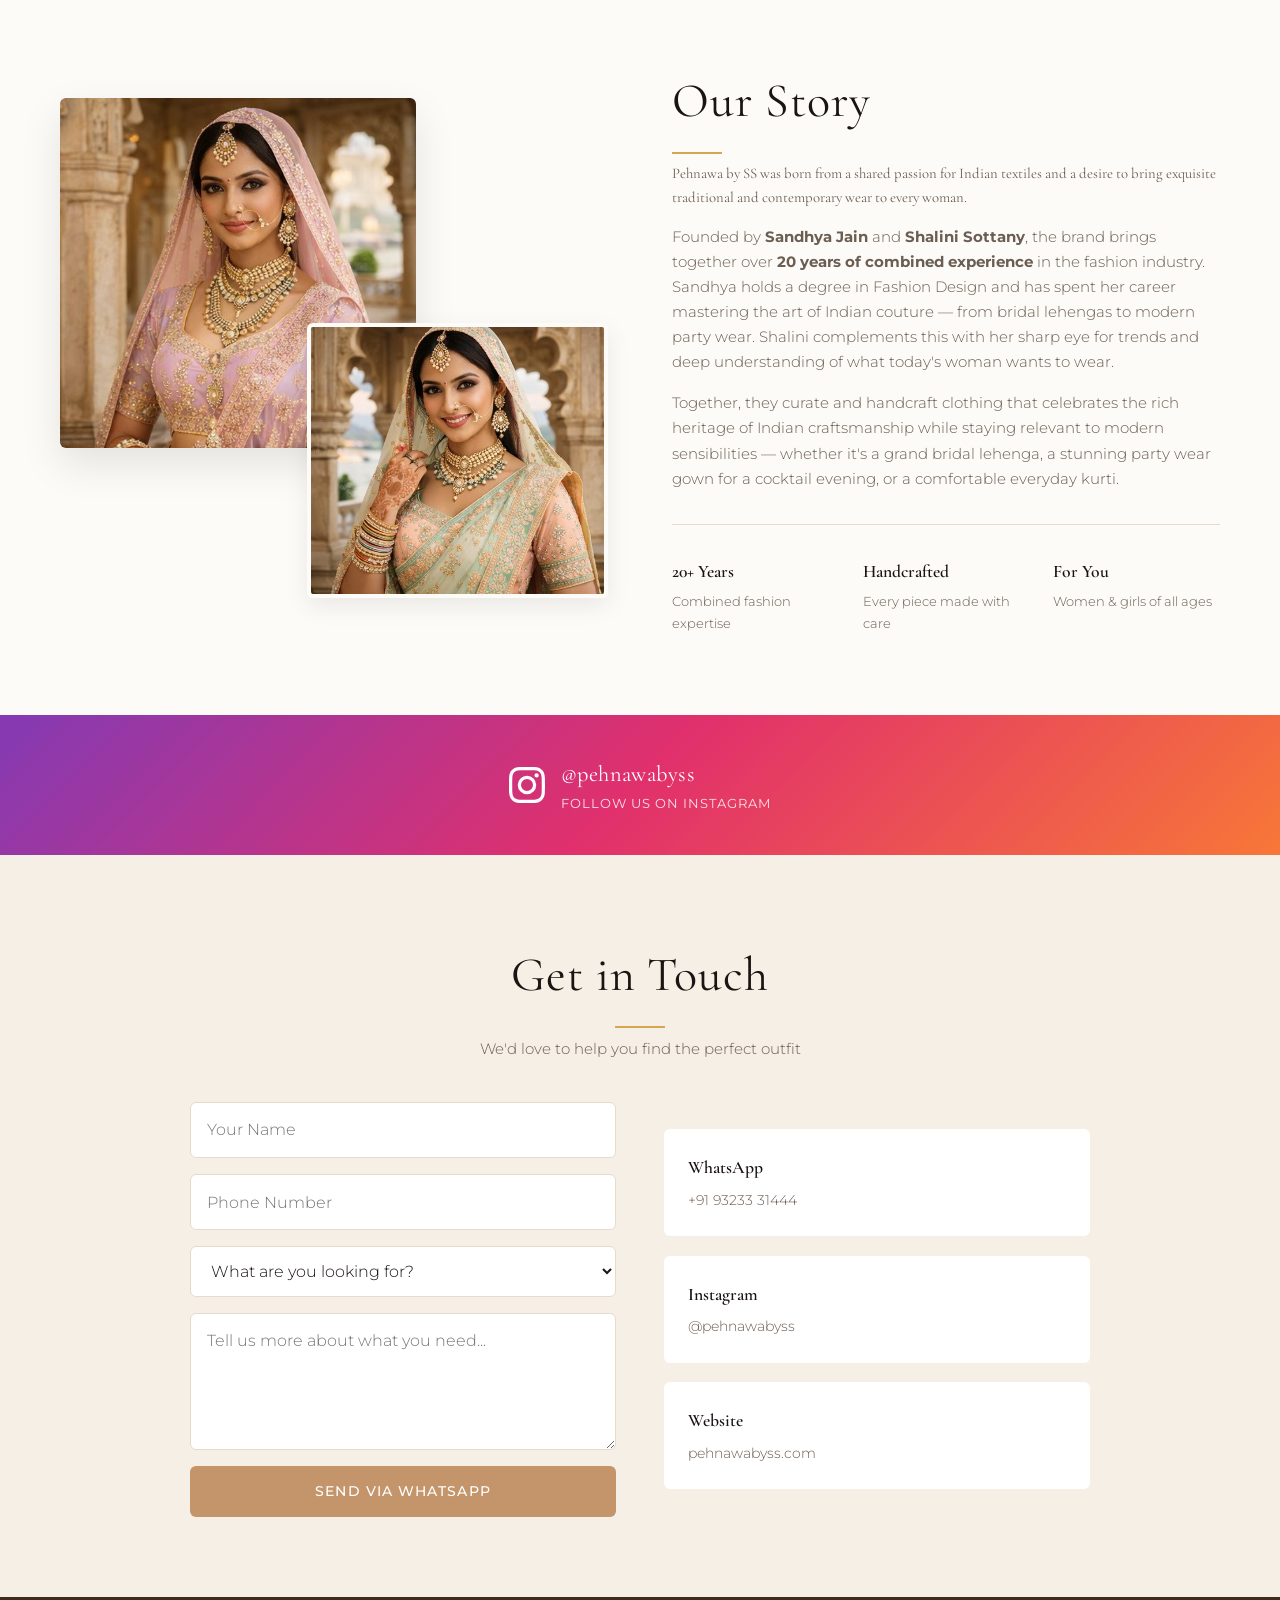
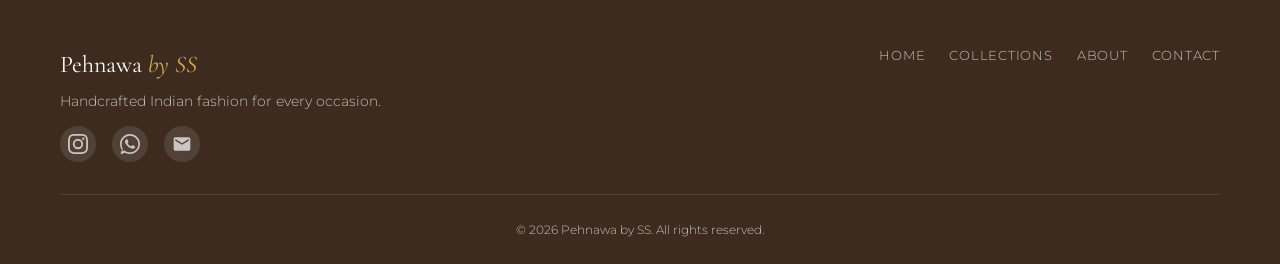
==== commit ab04d5e2: "Update hero image to green-pink lehenga desert sunset, sync CMS changes New hero image (compressed 2" ====
--- a/index.html
+++ b/index.html
@@ -17,9 +17,9 @@
     <meta property="og:url" content="https://pehnawabyss.com/">
     <meta property="og:title" content="Pehnawa by SS — Handcrafted Indian Fashion">
     <meta property="og:description" content="Bridal lehengas, party wear gowns, sarees & kurtis — handcrafted with love. Order on WhatsApp.">
-    <meta property="og:image" content="https://pehnawabyss.com/images/champagne-sequin-palace.jpg">
-    <meta property="og:image:width" content="508">
-    <meta property="og:image:height" content="1024">
+    <meta property="og:image" content="https://pehnawabyss.com/images/green-pink-lehenga-desert.jpg">
+    <meta property="og:image:width" content="1024">
+    <meta property="og:image:height" content="1536">
     <meta property="og:site_name" content="Pehnawa by SS">
     <meta property="og:locale" content="en_IN">
 
@@ -27,7 +27,7 @@
     <meta name="twitter:card" content="summary_large_image">
     <meta name="twitter:title" content="Pehnawa by SS — Handcrafted Indian Fashion">
     <meta name="twitter:description" content="Bridal lehengas, party wear gowns, sarees & kurtis — handcrafted with love.">
-    <meta name="twitter:image" content="https://pehnawabyss.com/images/champagne-sequin-palace.jpg">
+    <meta name="twitter:image" content="https://pehnawabyss.com/images/green-pink-lehenga-desert.jpg">
 
     <!-- Favicon -->
     <link rel="icon" type="image/svg+xml" href="favicon.svg">
@@ -36,7 +36,7 @@
     <meta name="theme-color" content="#D4A853">
 
     <!-- Preload hero image for faster LCP -->
-    <link rel="preload" as="image" href="images/champagne-sequin-palace.jpg">
+    <link rel="preload" as="image" href="images/green-pink-lehenga-desert.jpg">
 
     <!-- Fonts -->
     <link rel="preconnect" href="https://fonts.googleapis.com">
@@ -56,7 +56,7 @@
             {"@type": "Person", "name": "Sandhya Jain"},
             {"@type": "Person", "name": "Shalini Sottany"}
         ],
-        "image": "https://pehnawabyss.com/images/champagne-sequin-palace.jpg",
+        "image": "https://pehnawabyss.com/images/green-pink-lehenga-desert.jpg",
         "telephone": "+919323331444",
         "contactPoint": {
             "@type": "ContactPoint",
@@ -101,13 +101,13 @@
     <!-- Hero Section -->
     <section id="home" class="hero">
         <div class="hero-bg">
-            <img src="images/champagne-sequin-palace.jpg" alt="Pehnawa by SS — Champagne gold sequin lehenga in elegant palace setting" fetchpriority="high">
+            <img src="images/green-pink-lehenga-desert.jpg" alt="Pehnawa by SS — Green and pink embroidered lehenga in desert sunset setting" fetchpriority="high">
         </div>
         <div class="hero-overlay"></div>
         <div class="hero-content">
             <p class="hero-tag">Handcrafted with Love</p>
-            <h1>Pehnawa <em>by SS</em></h1>
-            <p class="hero-subtitle">Where tradition meets the runway. Bridal couture, designer party wear & festive favourites — crafted for the woman who wears her heritage with pride.</p>
+            <h1>Pehnawa <em>by Sandhya &amp; Shalini</em></h1>
+            <p class="hero-subtitle">Indian elegance, reimagined for the modern woman — bridal, party wear & everyday classics for the woman who wears her heritage proudly.</p>
             <a href="#collections" class="btn btn-primary">Explore Collections</a>
         </div>
     </section>
@@ -221,7 +221,7 @@
 
                 <div class="product-card" data-category="party">
                     <div class="product-img">
-                        <img src="images/champagne-sequin-palace.jpg" alt="Champagne gold sequin lehenga in palace setting for reception by Pehnawa by SS" loading="lazy">
+                        <img src="images/green-pink-lehenga-desert.jpg" alt="Champagne gold sequin lehenga in palace setting for reception by Pehnawa by SS" loading="lazy">
                     </div>
                     <div class="product-info">
                         <h3>Champagne Sequin Lehenga</h3>
@@ -575,18 +575,5 @@
     <button class="back-to-top" id="backToTop" aria-label="Back to top">&#8593;</button>
 
     <script src="script.js" defer></script>
-    <!-- Netlify Identity redirect (needed for CMS login) -->
-    <script>
-        if (window.netlifyIdentity) {
-            window.netlifyIdentity.on("init", user => {
-                if (!user) {
-                    window.netlifyIdentity.on("login", () => {
-                        document.location.href = "/admin/";
-                    });
-                }
-            });
-        }
-    </script>
-    <script src="https://identity.netlify.com/v1/netlify-identity-widget.js" async defer></script>
 </body>
 </html>
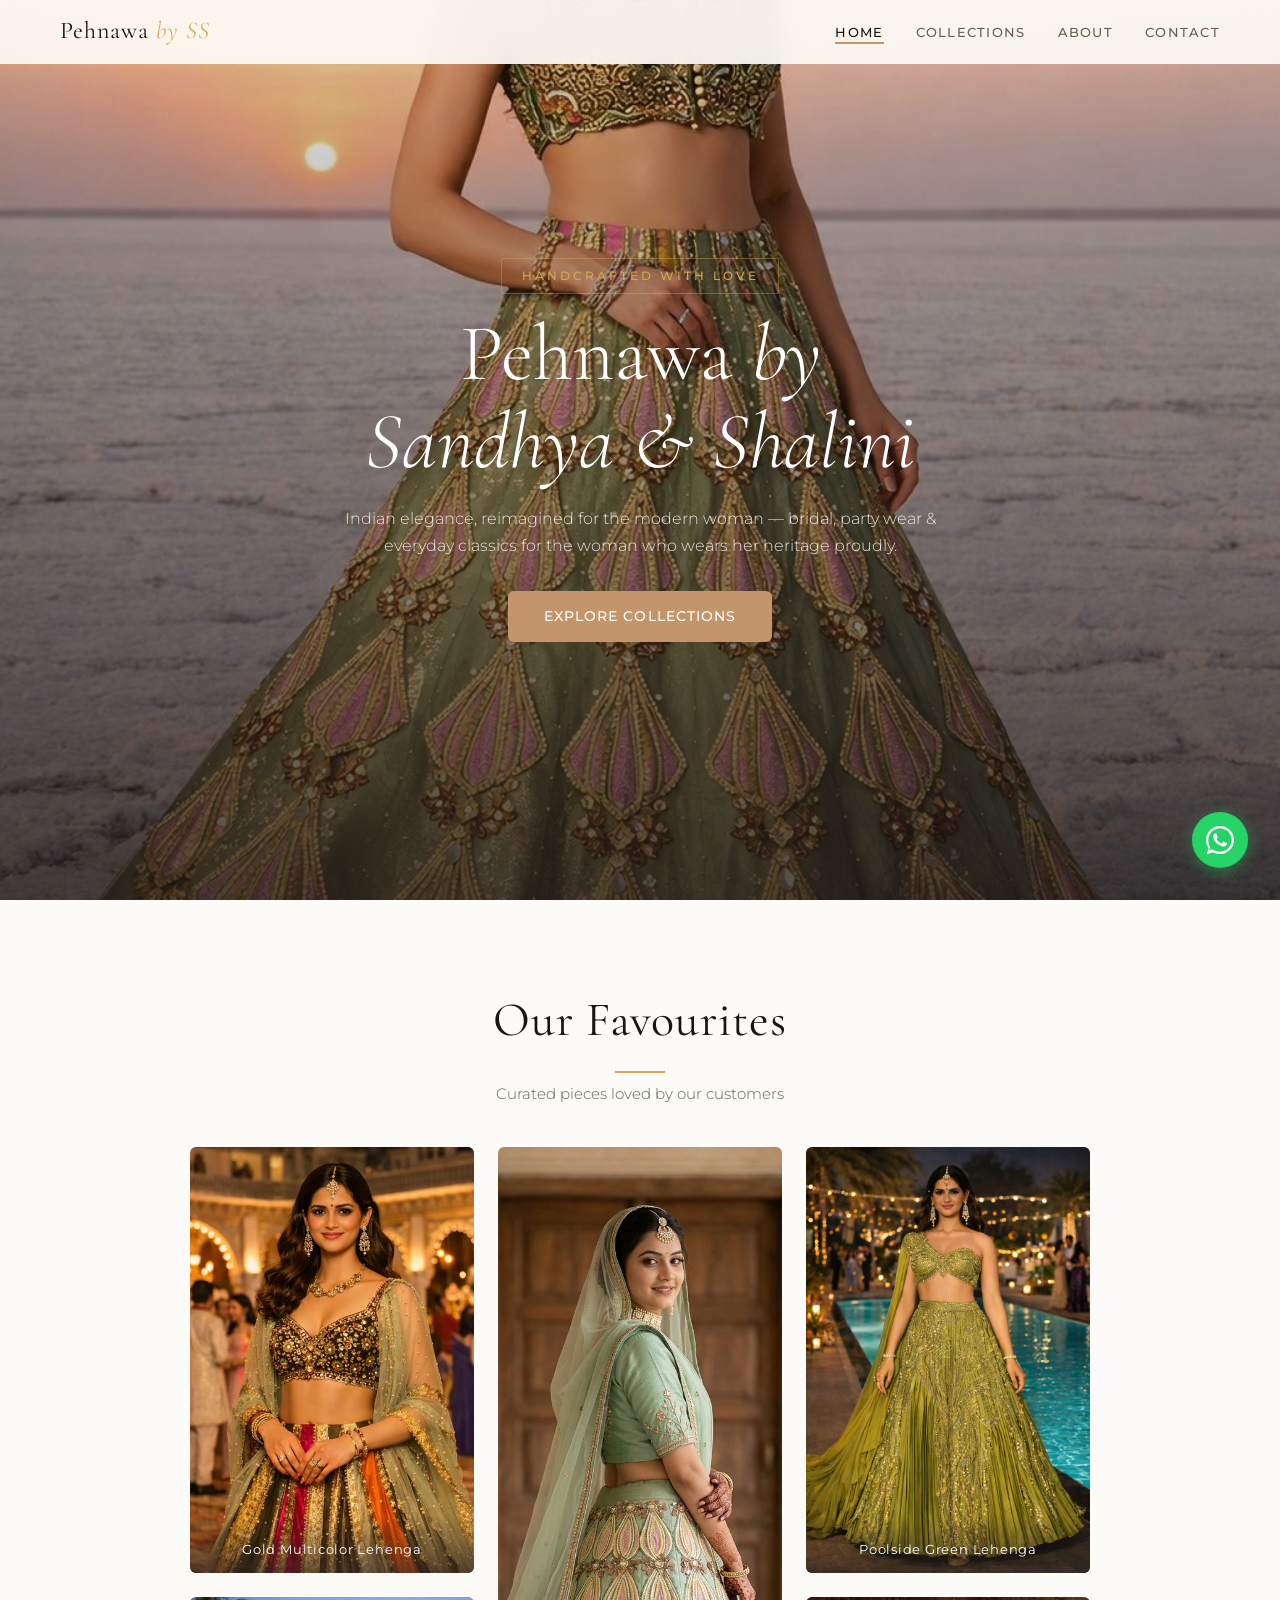
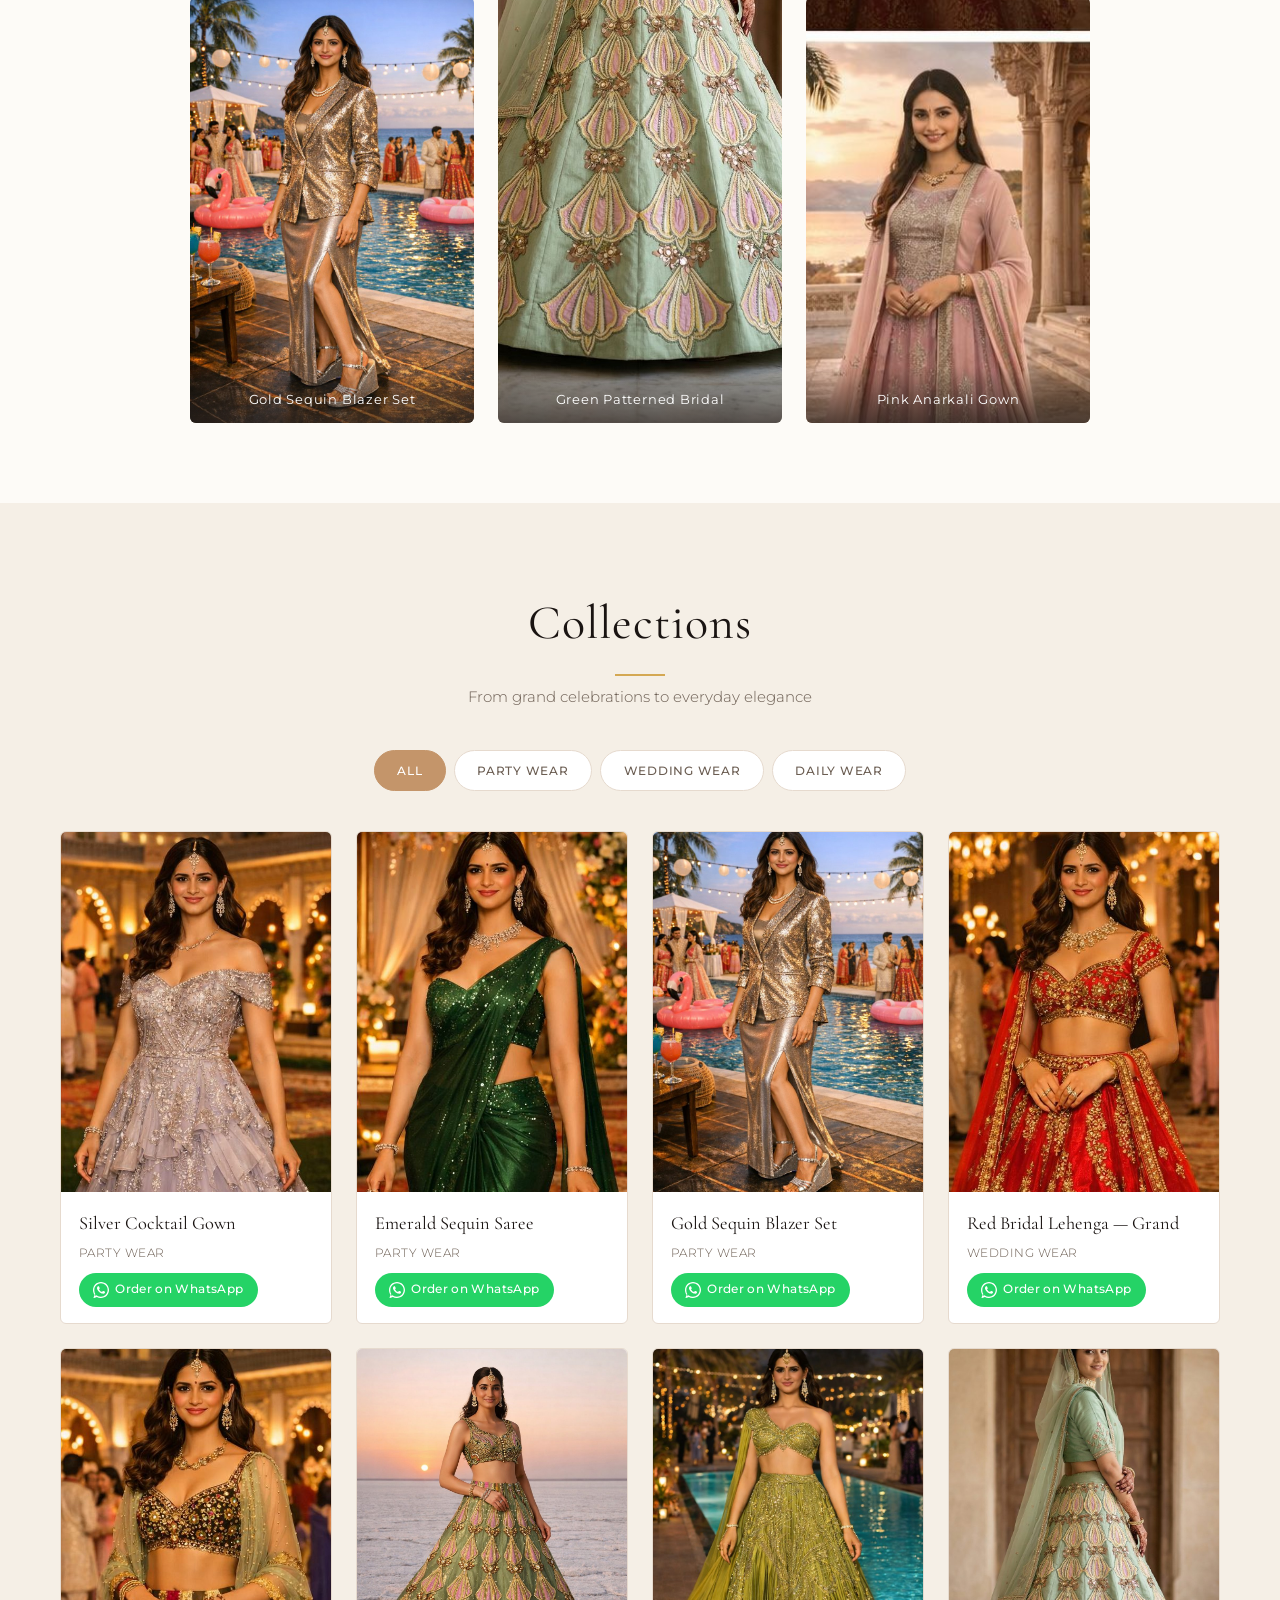
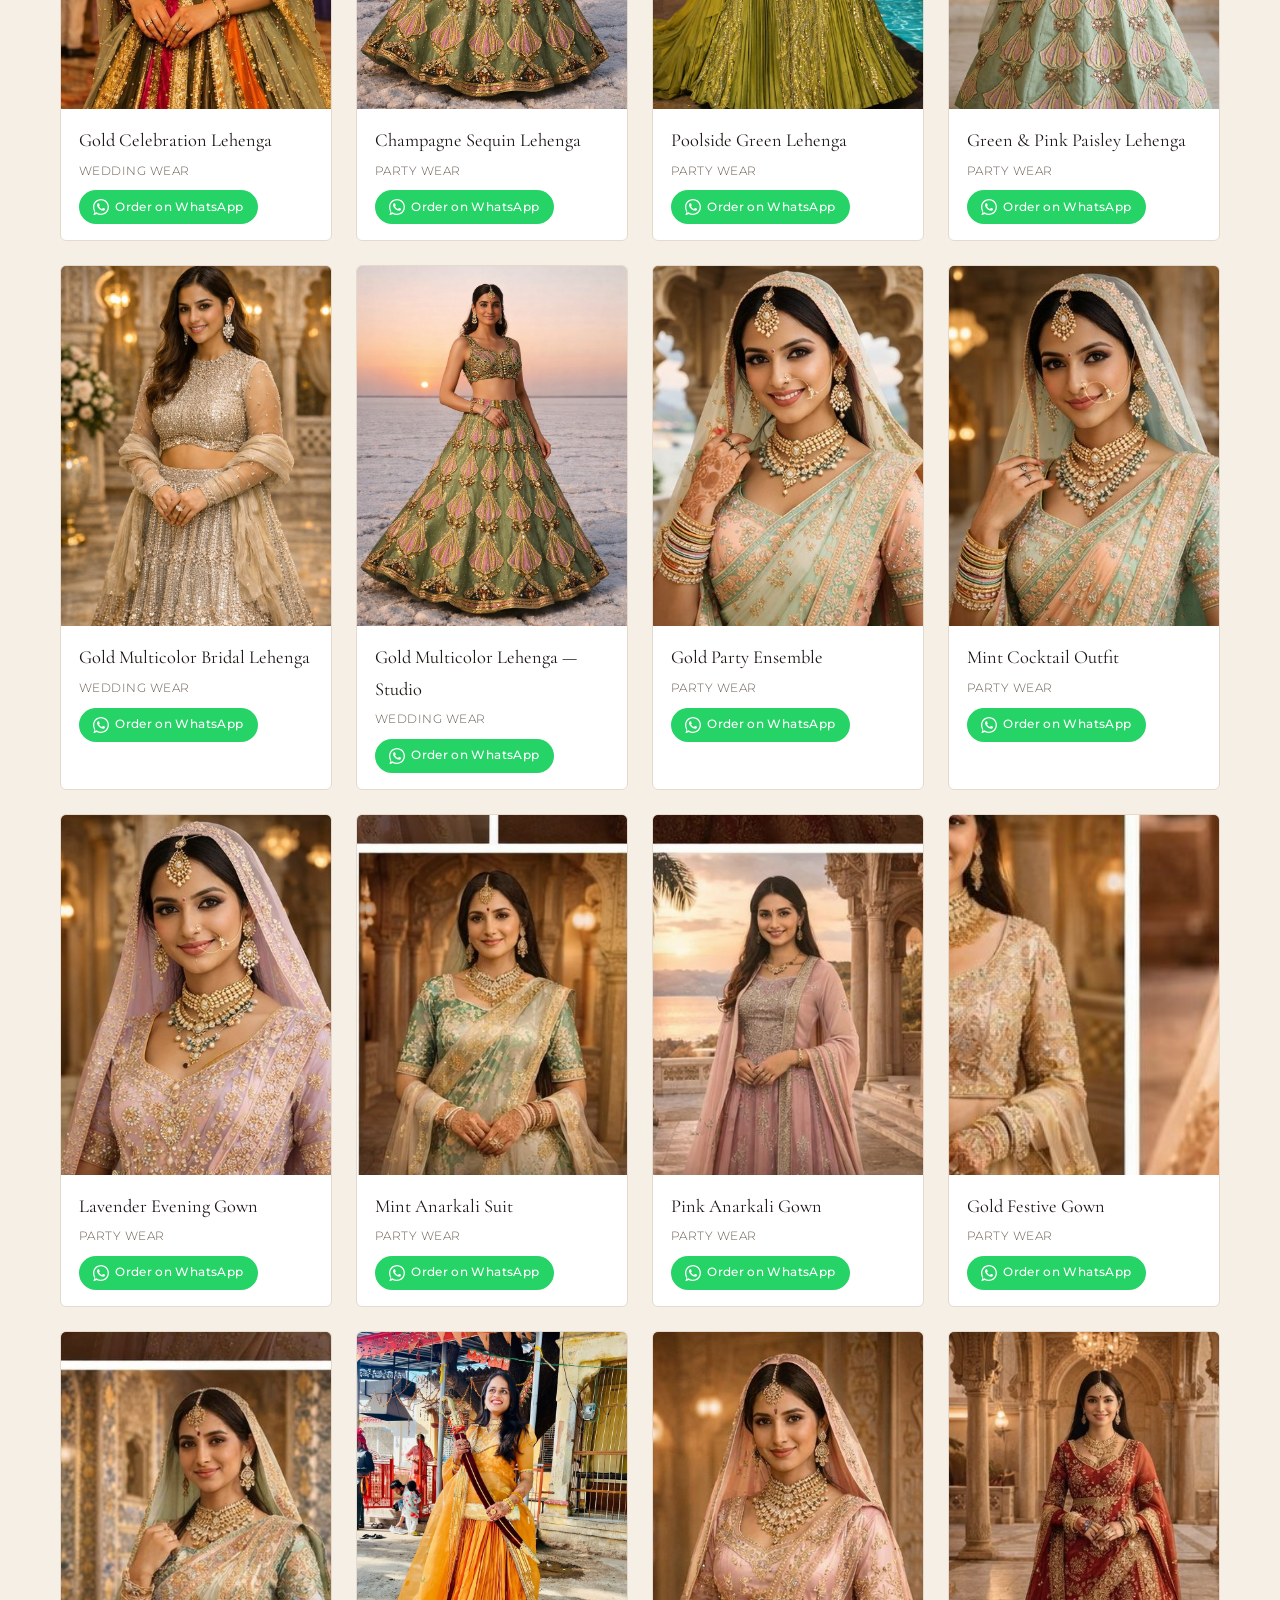
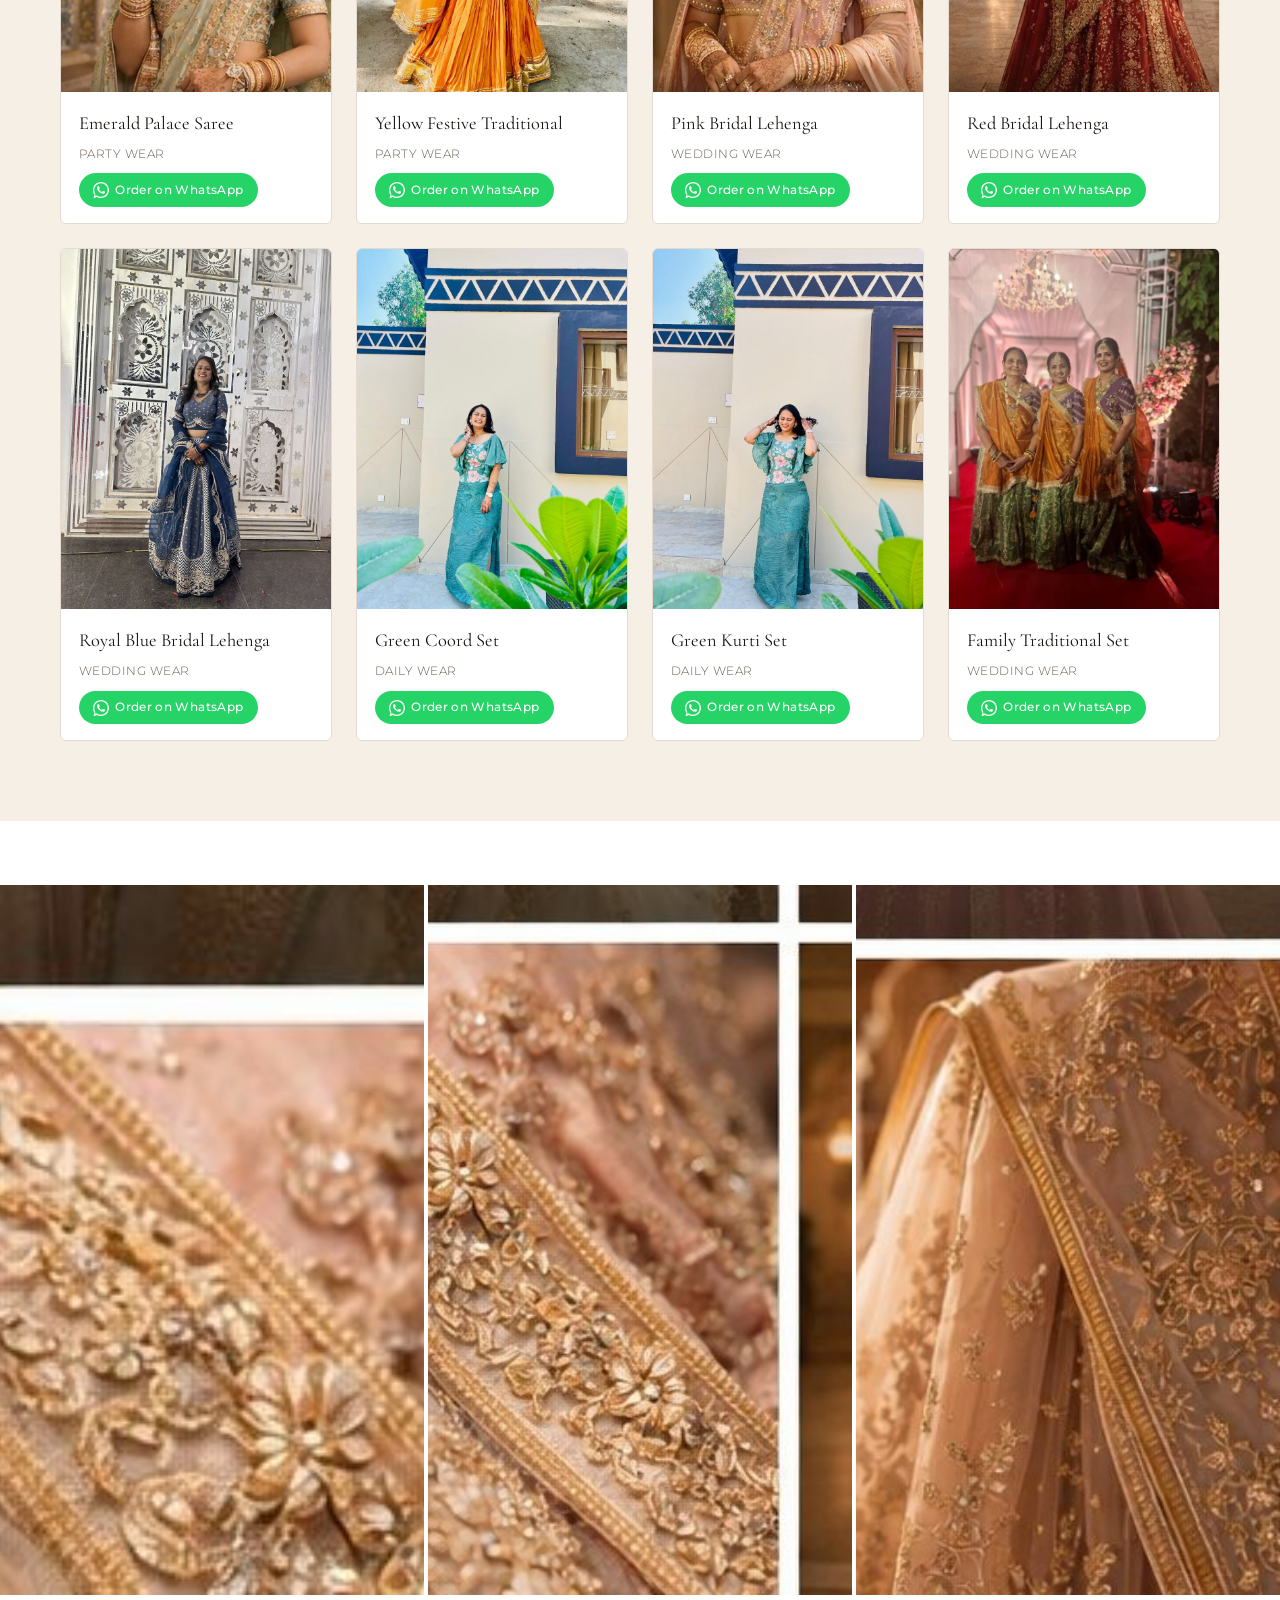
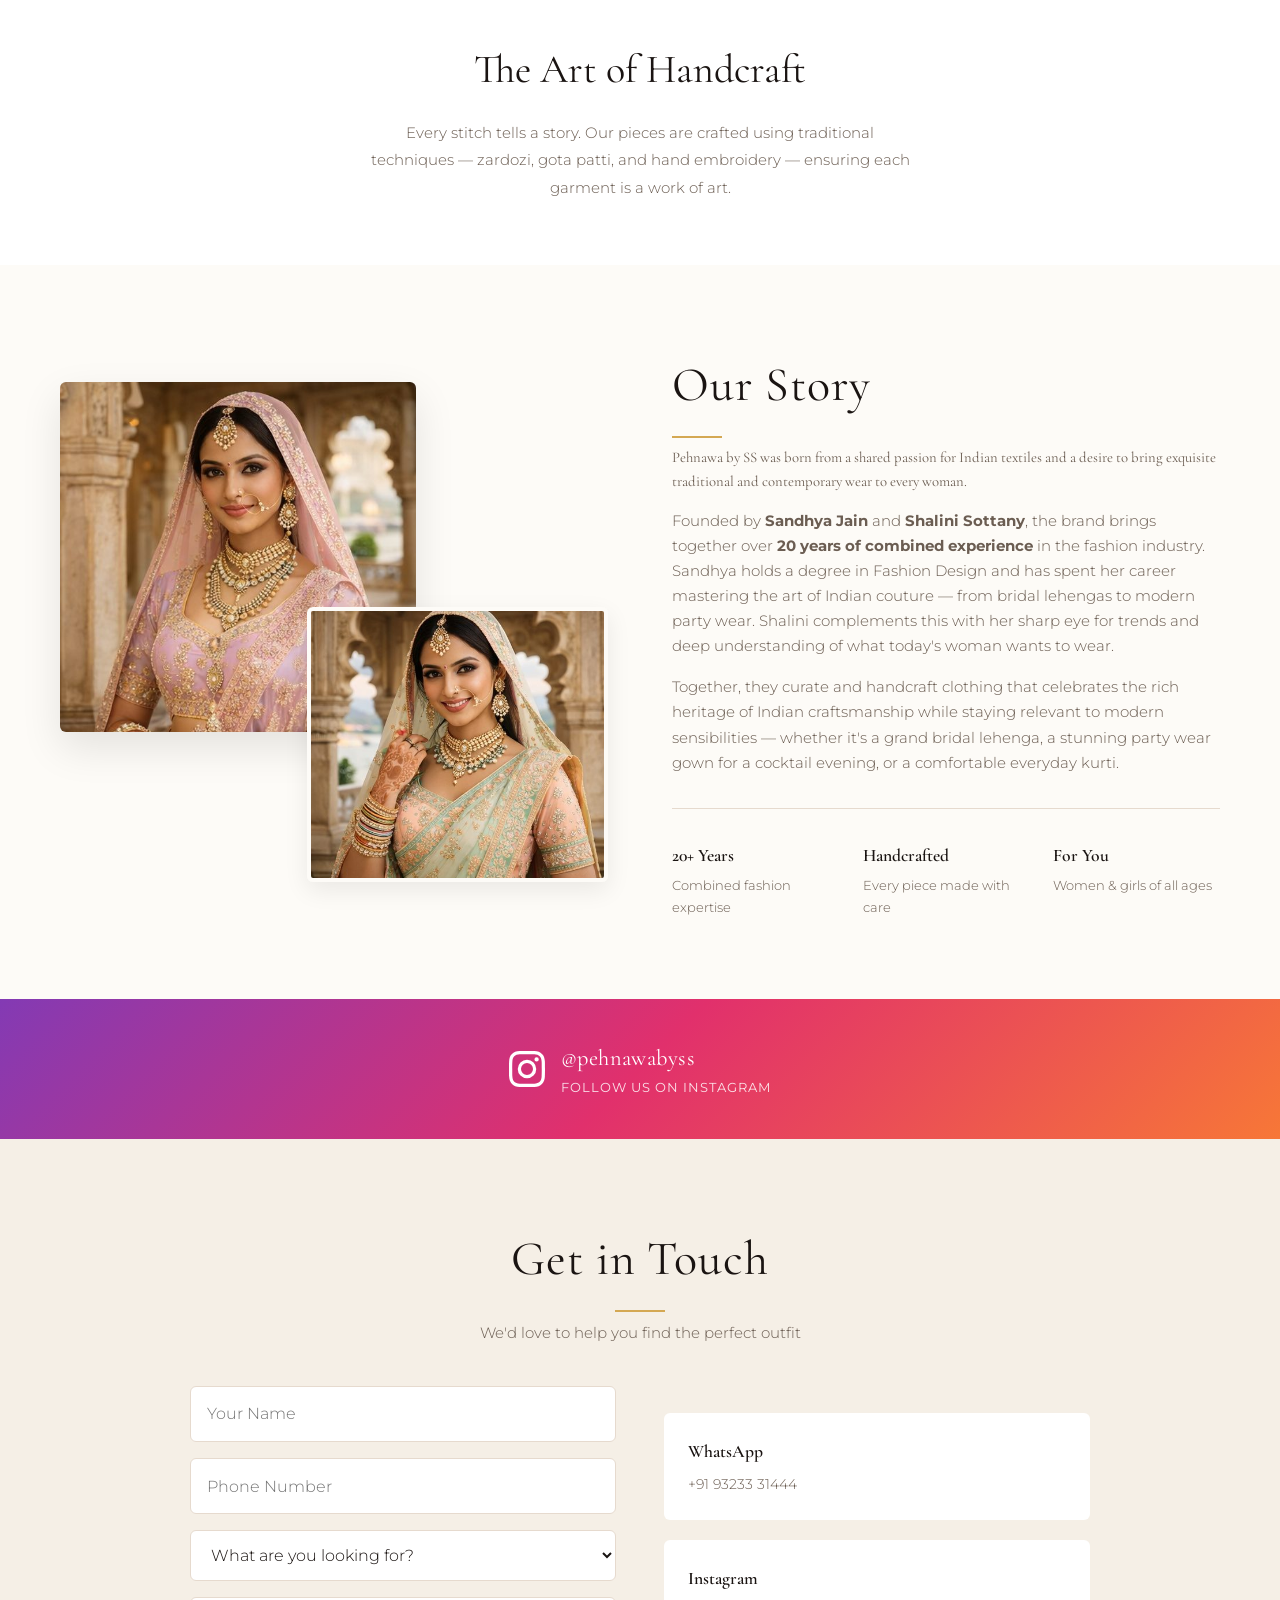
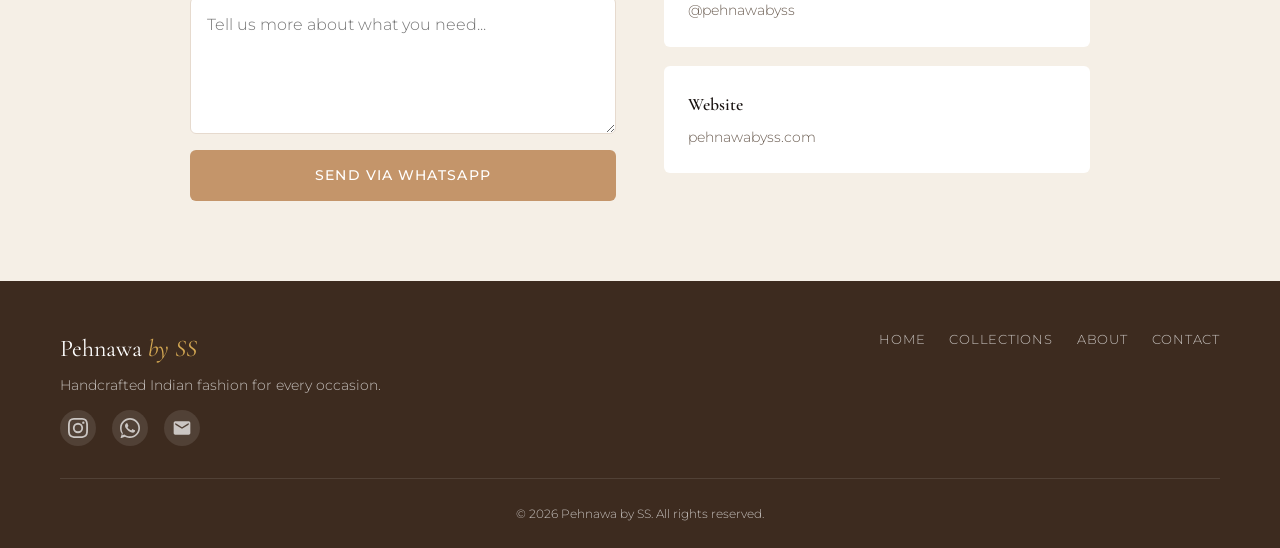
==== commit a41b8c43: "Update Our Favourites section with 5 new featured images Gold multicolor lehenga, green patterned br" ====
--- a/index.html
+++ b/index.html
@@ -120,27 +120,33 @@
             <div class="featured-grid reveal">
                 <div class="featured-card">
                     <div class="featured-img">
-                        <img src="images/split/pastel-pink.jpg" alt="Pastel pink designer lehenga with delicate embroidery by Pehnawa by SS" loading="lazy">
-                    </div>
-                    <p class="featured-label">Pastel Pink Lehenga</p>
+                        <img src="images/gold-multicolor-lehenga-celebration.jpg" alt="Gold multicolor striped lehenga with green dupatta at celebration by Pehnawa by SS" loading="lazy">
+                    </div>
+                    <p class="featured-label">Gold Multicolor Lehenga</p>
                 </div>
                 <div class="featured-card featured-card--tall">
                     <div class="featured-img">
-                        <img src="images/split/bridal-red-white.jpg" alt="Red and white bridal saree with traditional draping by Pehnawa by SS" loading="lazy">
-                    </div>
-                    <p class="featured-label">Bridal Red & White</p>
+                        <img src="images/green-pink-patterned-lehenga.jpg" alt="Sage green lehenga with pink embroidered motifs and bridal mehendi by Pehnawa by SS" loading="lazy">
+                    </div>
+                    <p class="featured-label">Green Patterned Bridal</p>
                 </div>
                 <div class="featured-card">
                     <div class="featured-img">
-                        <img src="images/split/pastel-mint.jpg" alt="Pastel mint green ensemble with hand embroidery by Pehnawa by SS" loading="lazy">
-                    </div>
-                    <p class="featured-label">Mint Pastel</p>
+                        <img src="images/poolside-green-lehenga.jpg" alt="Olive green crystal embellished lehenga at poolside evening party by Pehnawa by SS" loading="lazy">
+                    </div>
+                    <p class="featured-label">Poolside Green Lehenga</p>
                 </div>
                 <div class="featured-card">
                     <div class="featured-img">
-                        <img src="images/split/pastel-gold.jpg" alt="Gold festive outfit with intricate zardozi work by Pehnawa by SS" loading="lazy">
-                    </div>
-                    <p class="featured-label">Gold Festive</p>
+                        <img src="images/gold-sequin-blazer-poolside.jpg" alt="Gold sequin blazer with metallic skirt at beachside party by Pehnawa by SS" loading="lazy">
+                    </div>
+                    <p class="featured-label">Gold Sequin Blazer Set</p>
+                </div>
+                <div class="featured-card">
+                    <div class="featured-img">
+                        <img src="images/split/anarkali-pink.jpg" alt="Dusty pink anarkali gown with gold embroidery in palace setting by Pehnawa by SS" loading="lazy">
+                    </div>
+                    <p class="featured-label">Pink Anarkali Gown</p>
                 </div>
             </div>
         </div>
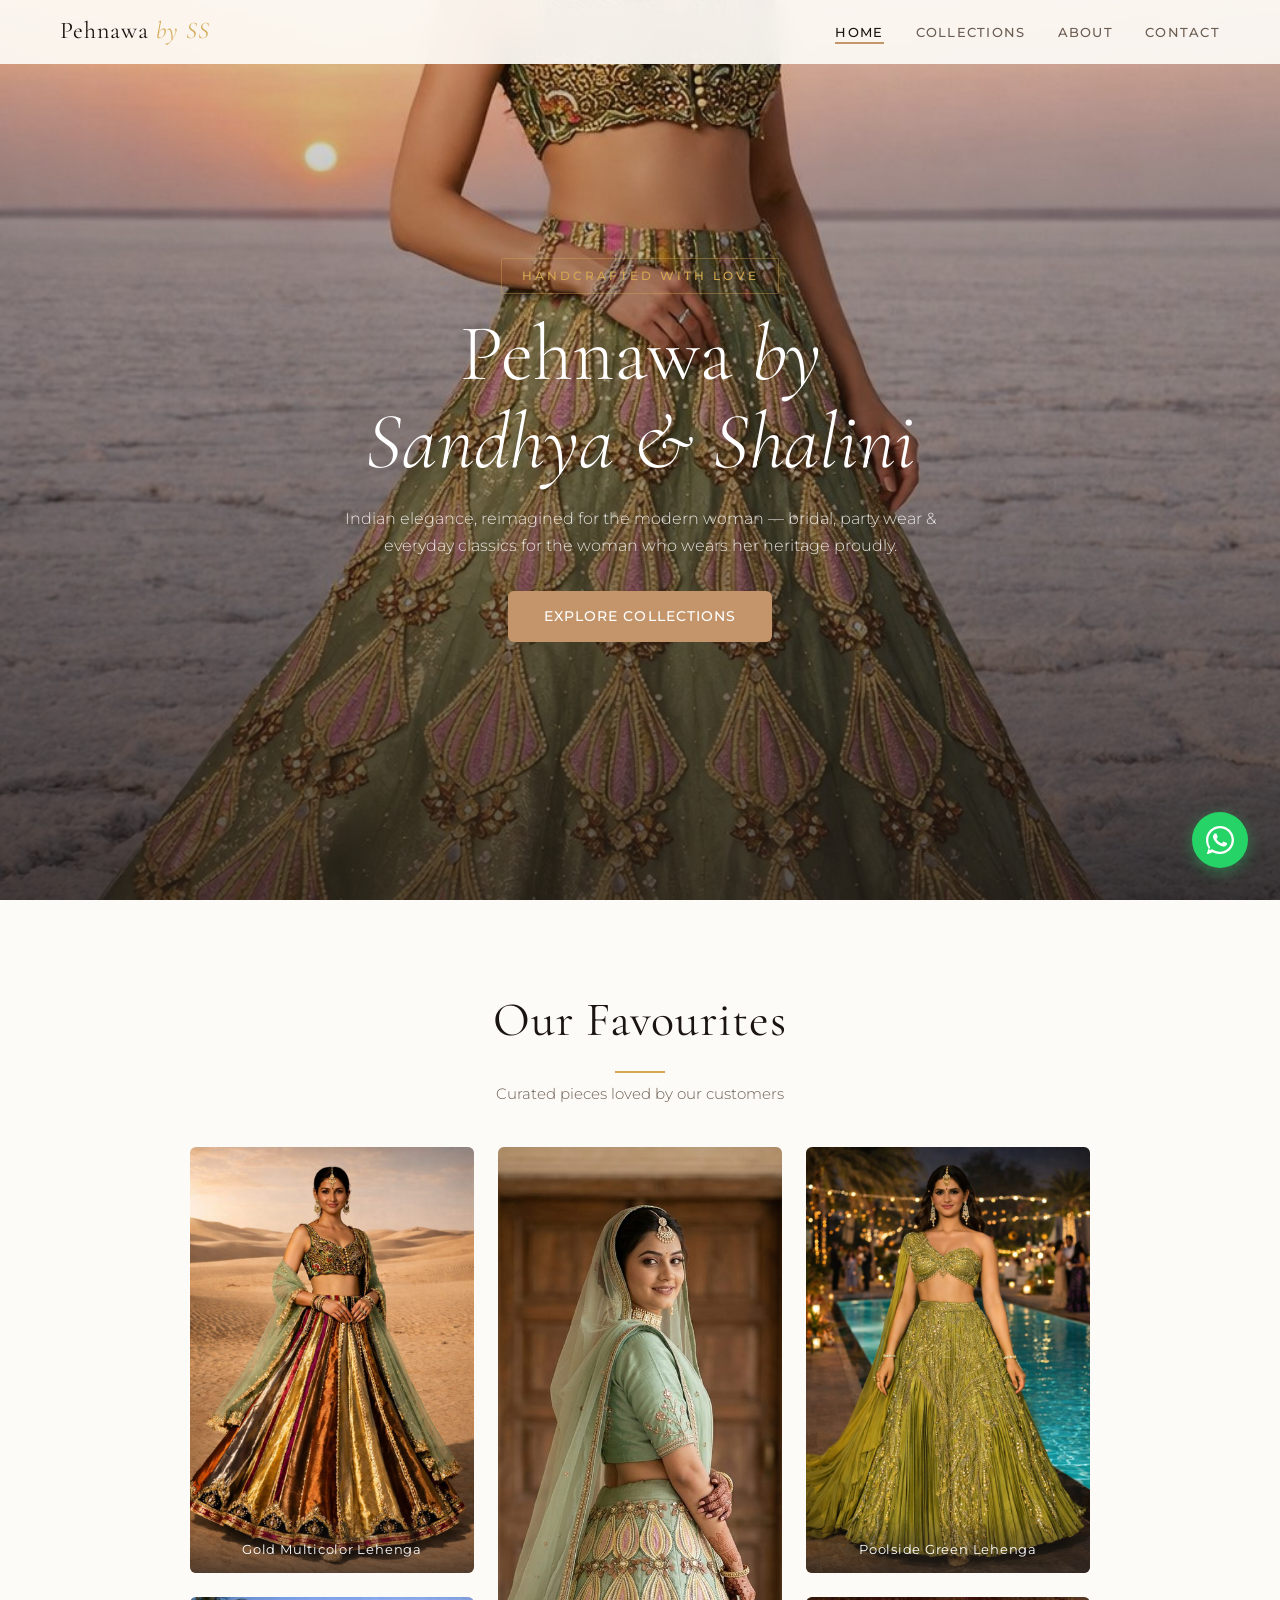
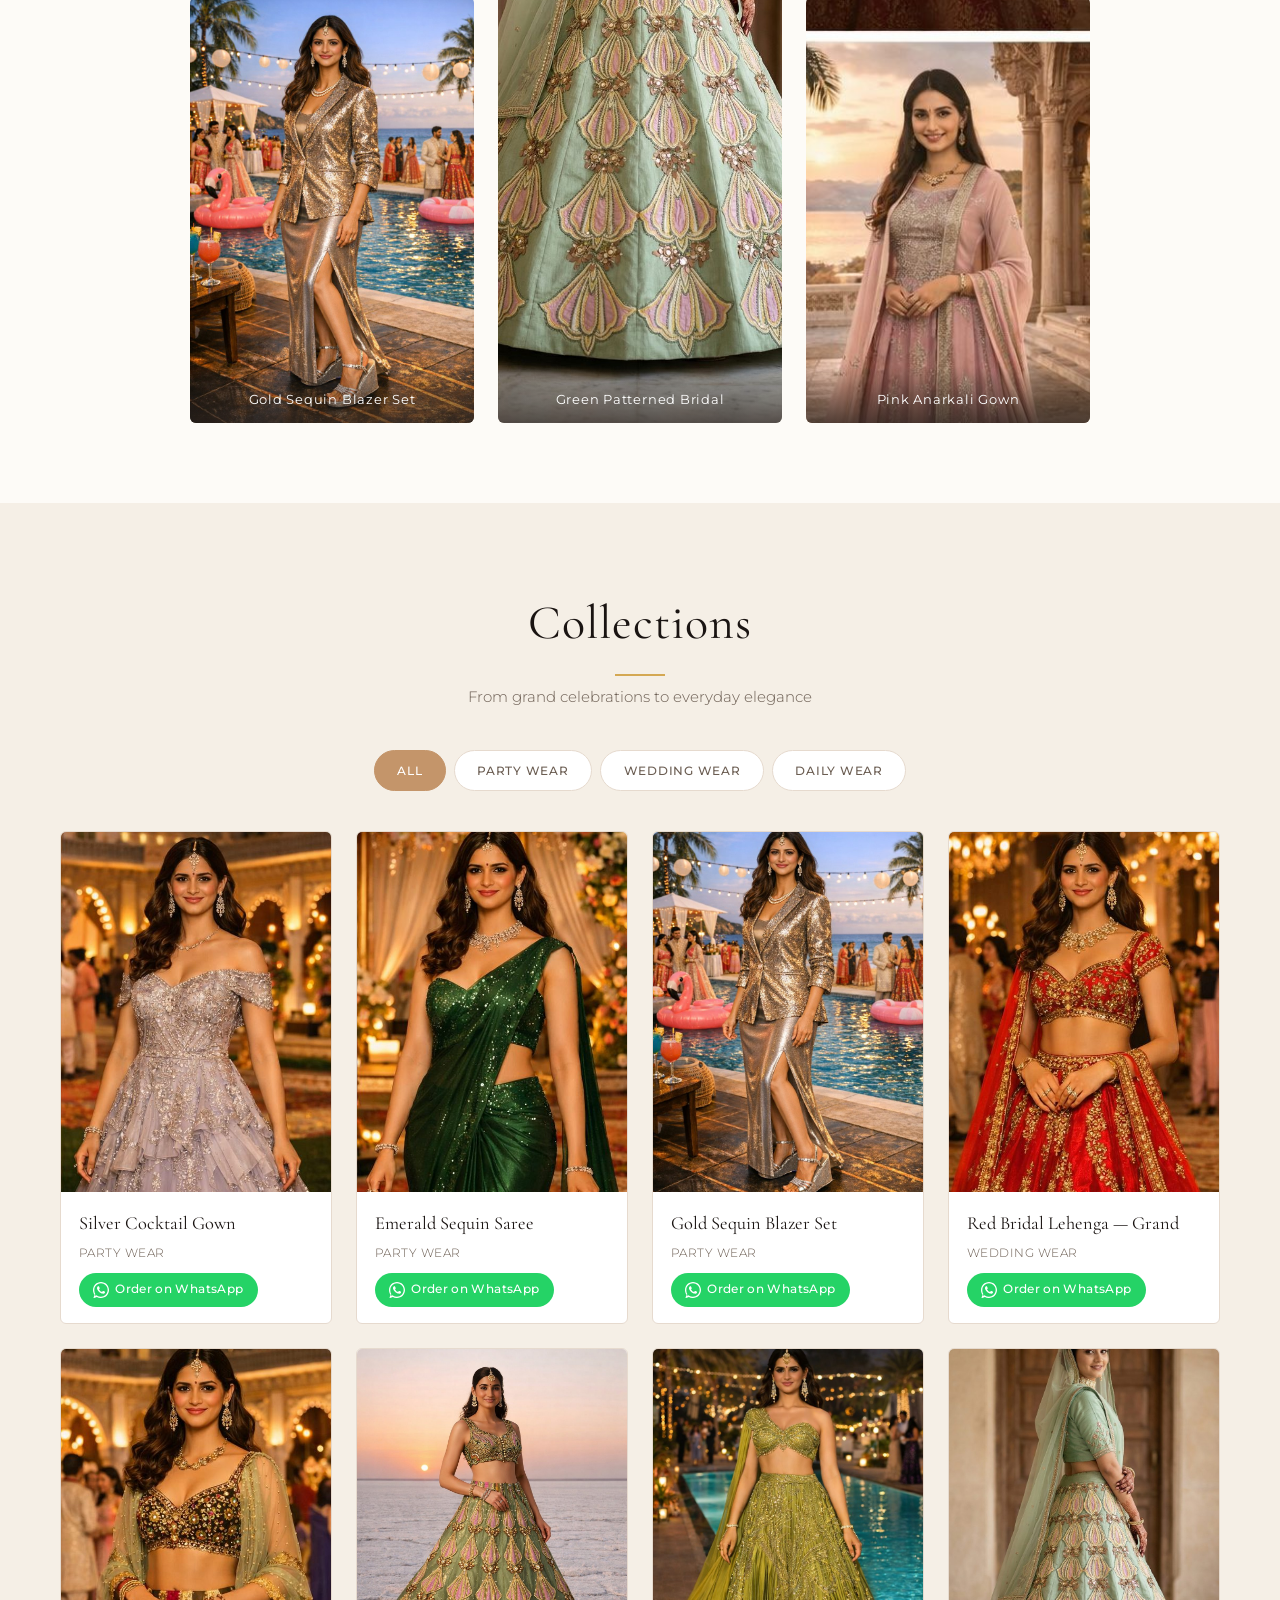
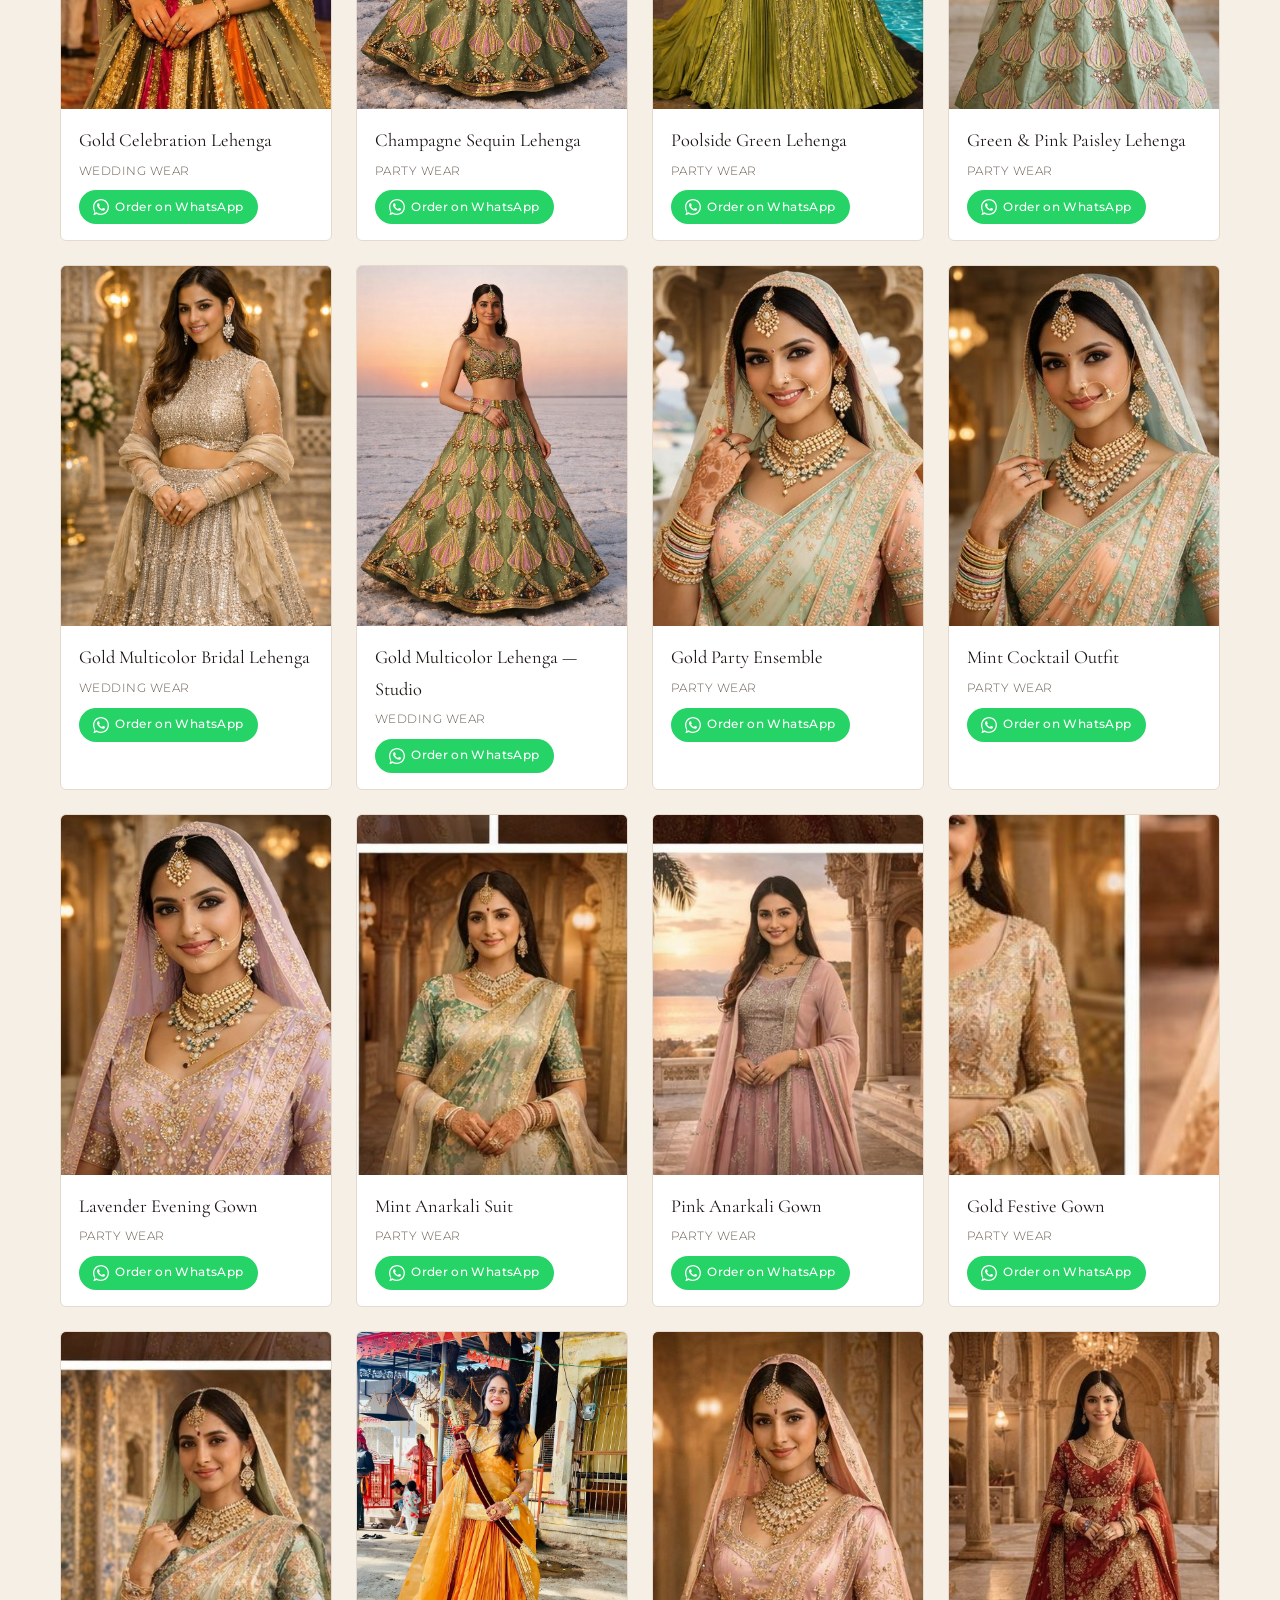
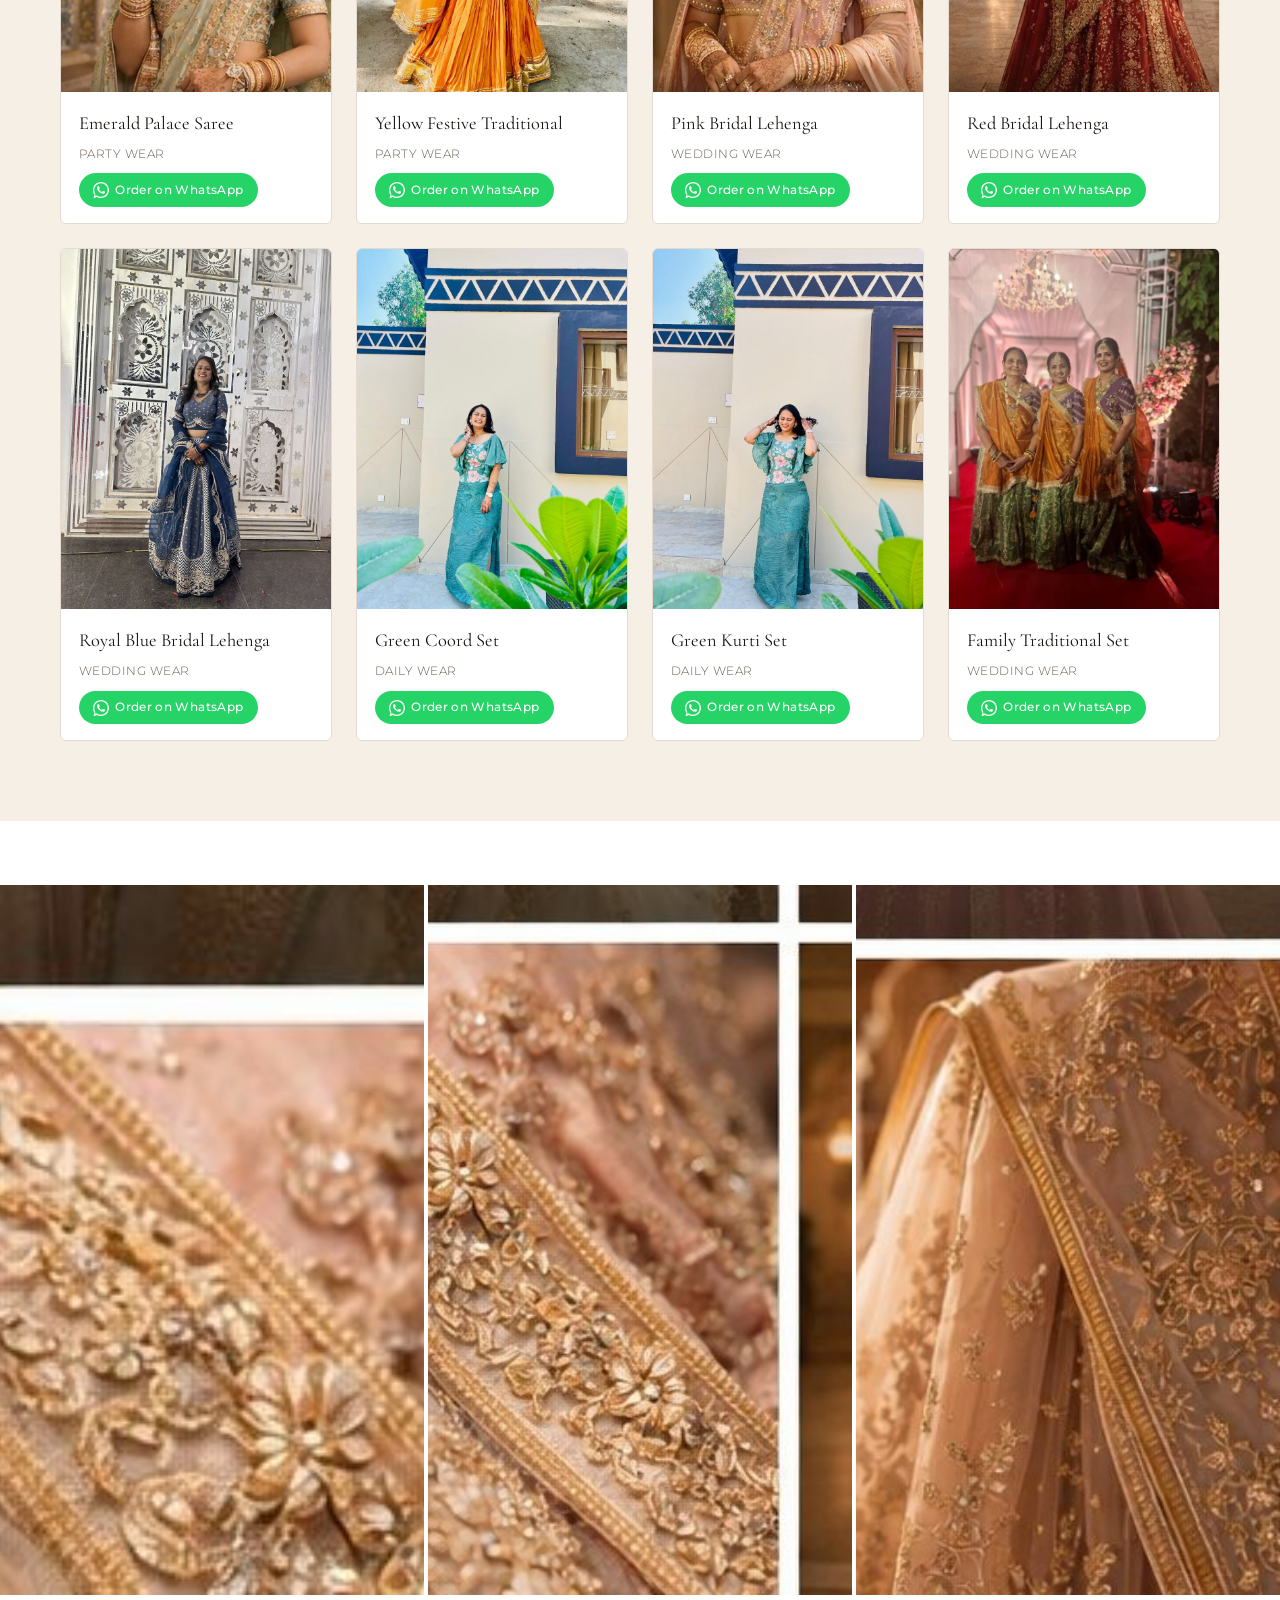
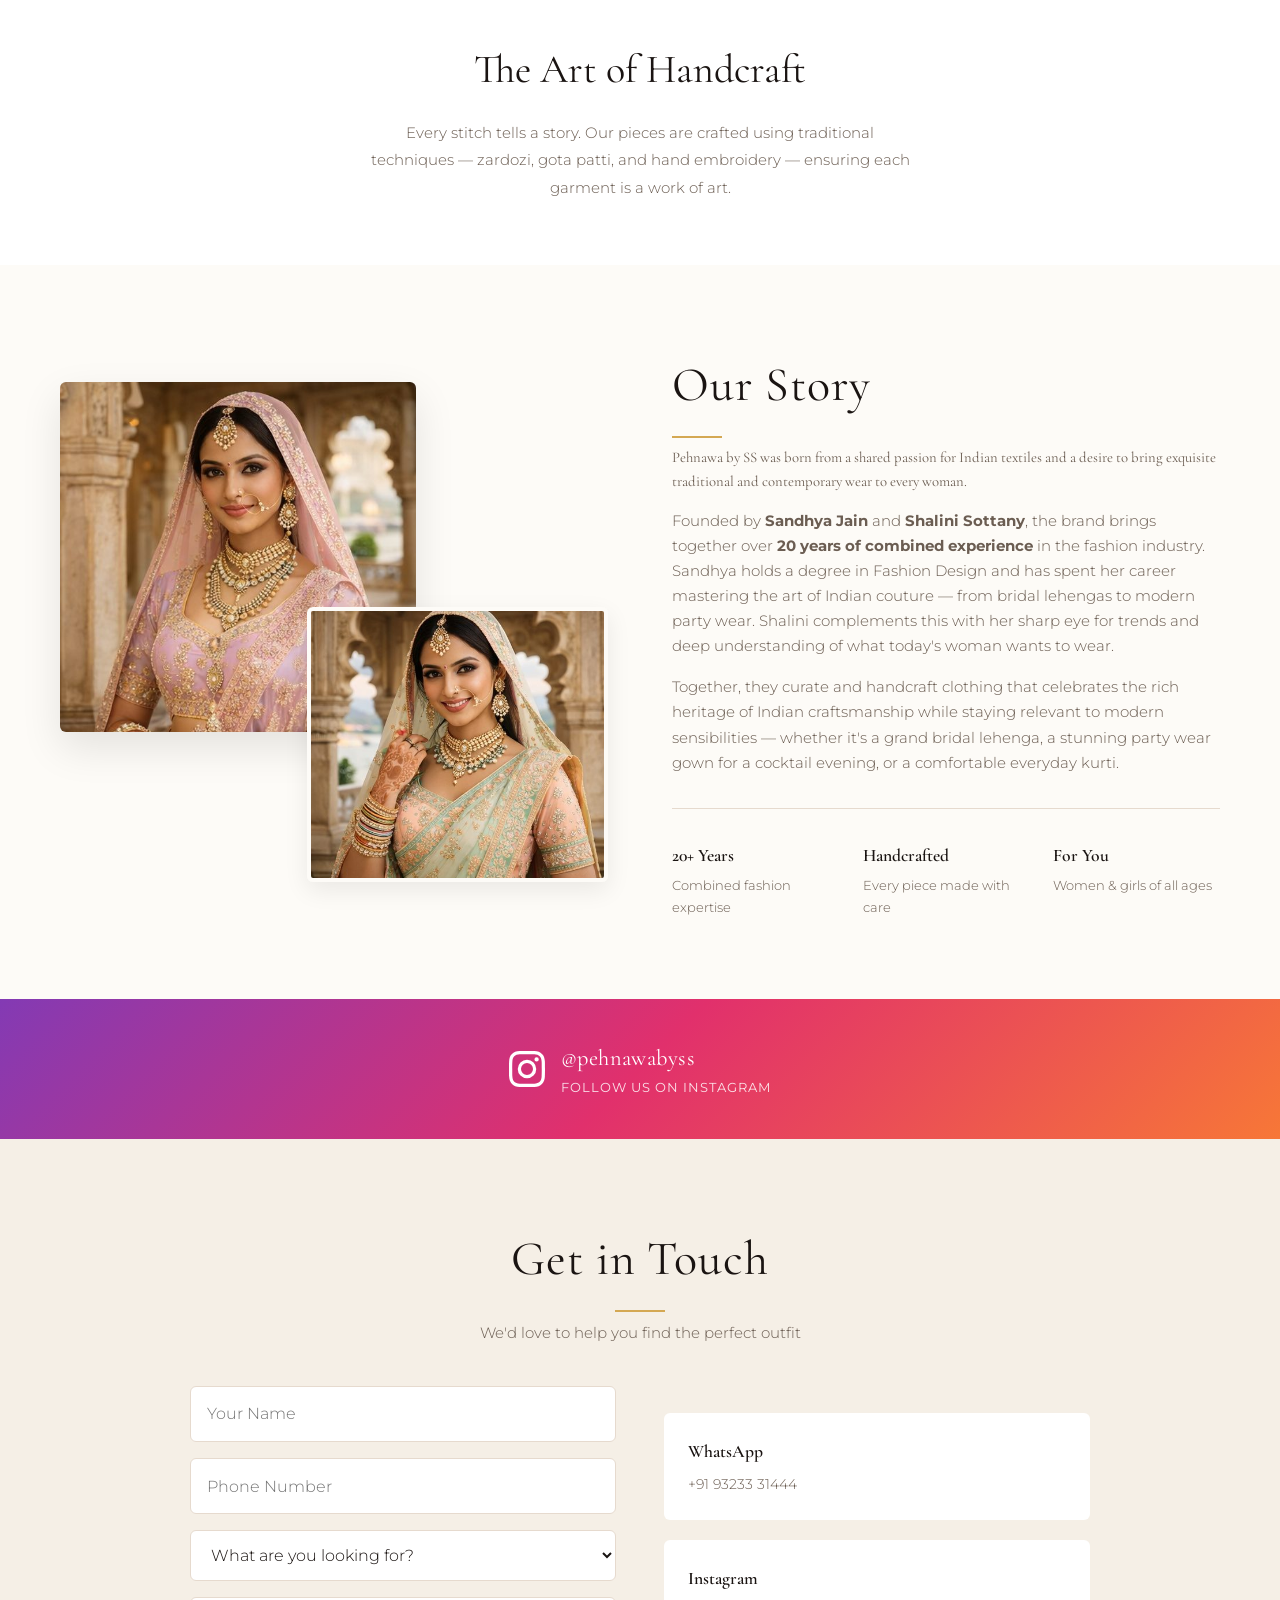
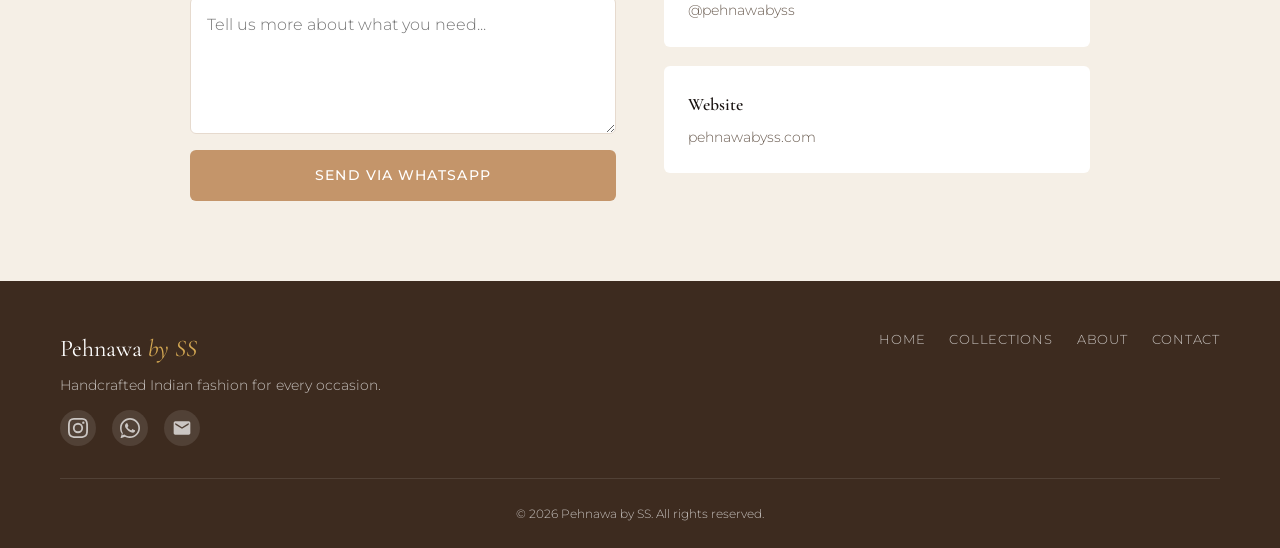
==== commit b062dd17: "Use correct desert dunes image for gold multicolor lehenga in Favourites Co-Authored-By: Claude Opus" ====
--- a/index.html
+++ b/index.html
@@ -120,7 +120,7 @@
             <div class="featured-grid reveal">
                 <div class="featured-card">
                     <div class="featured-img">
-                        <img src="images/gold-multicolor-lehenga-celebration.jpg" alt="Gold multicolor striped lehenga with green dupatta at celebration by Pehnawa by SS" loading="lazy">
+                        <img src="images/gold-multicolor-lehenga-dunes.jpg" alt="Gold multicolor striped lehenga with green dupatta in desert dunes at sunset by Pehnawa by SS" loading="lazy">
                     </div>
                     <p class="featured-label">Gold Multicolor Lehenga</p>
                 </div>
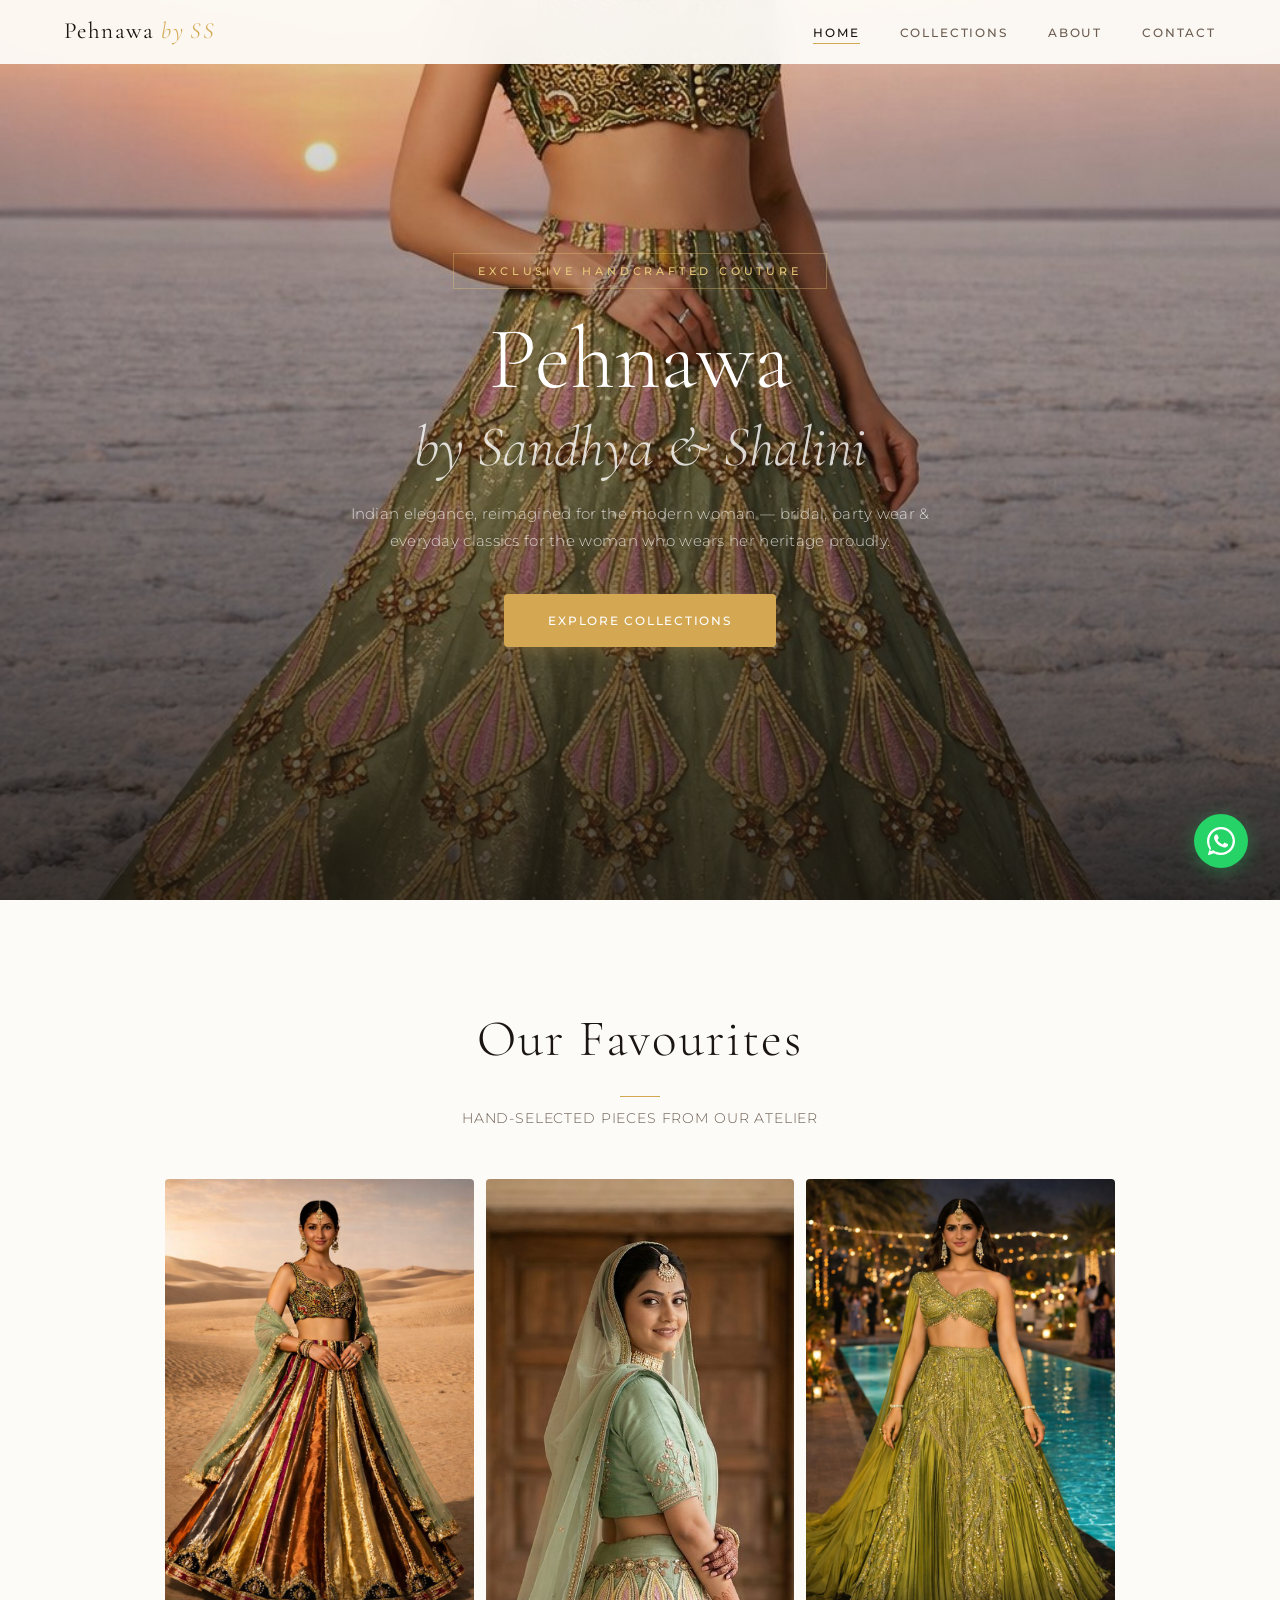
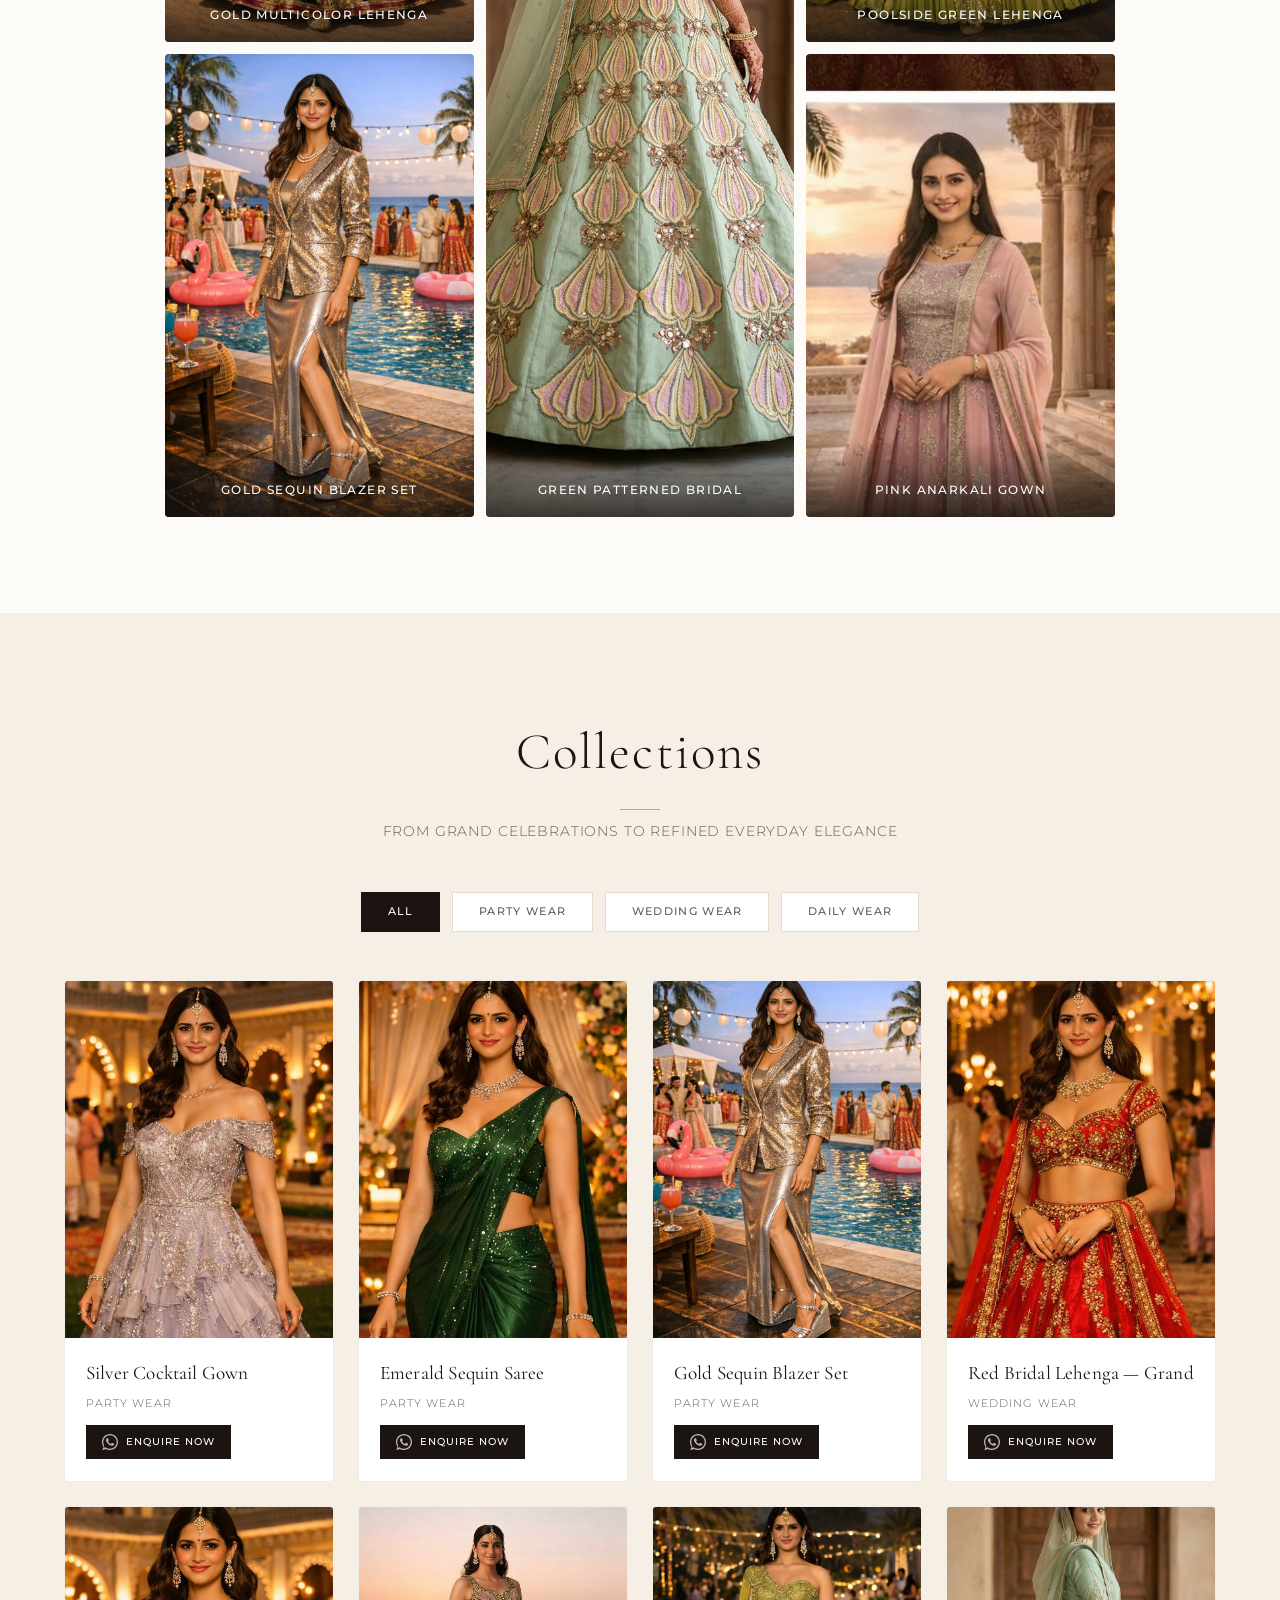
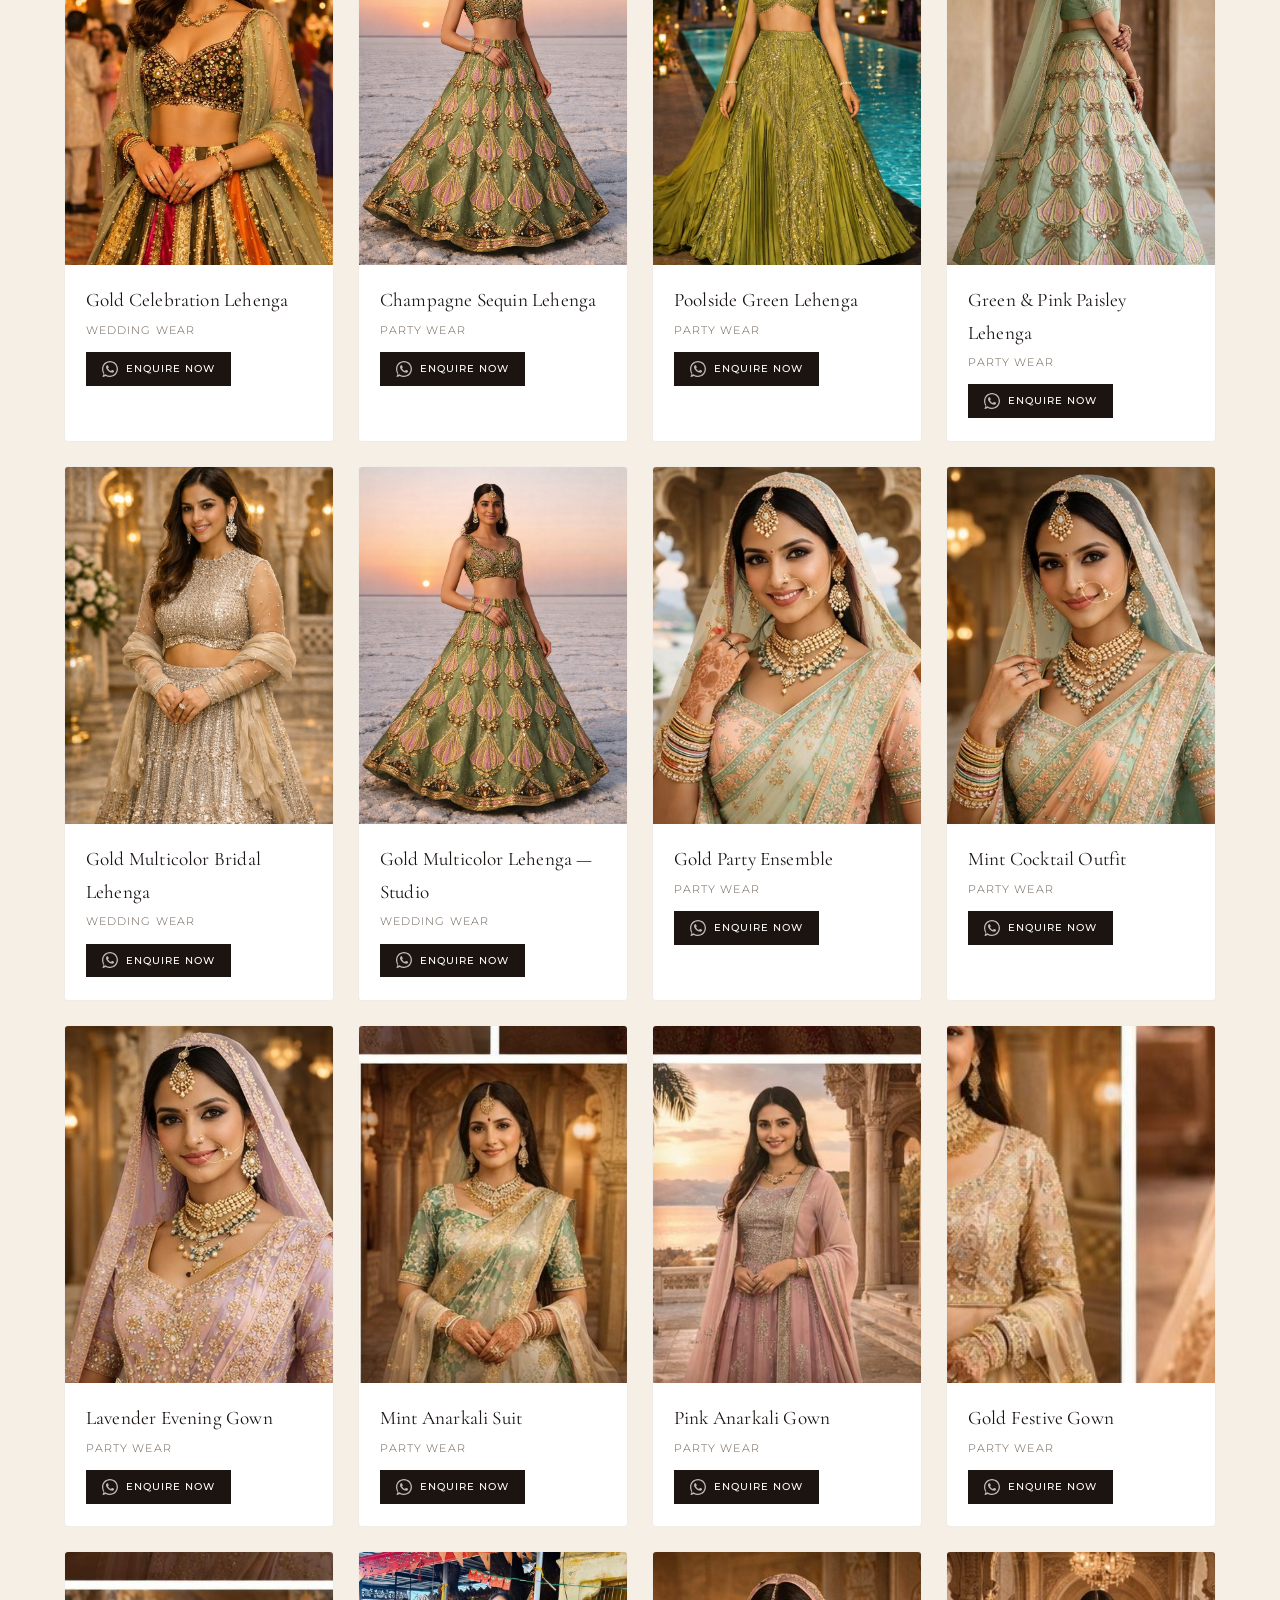
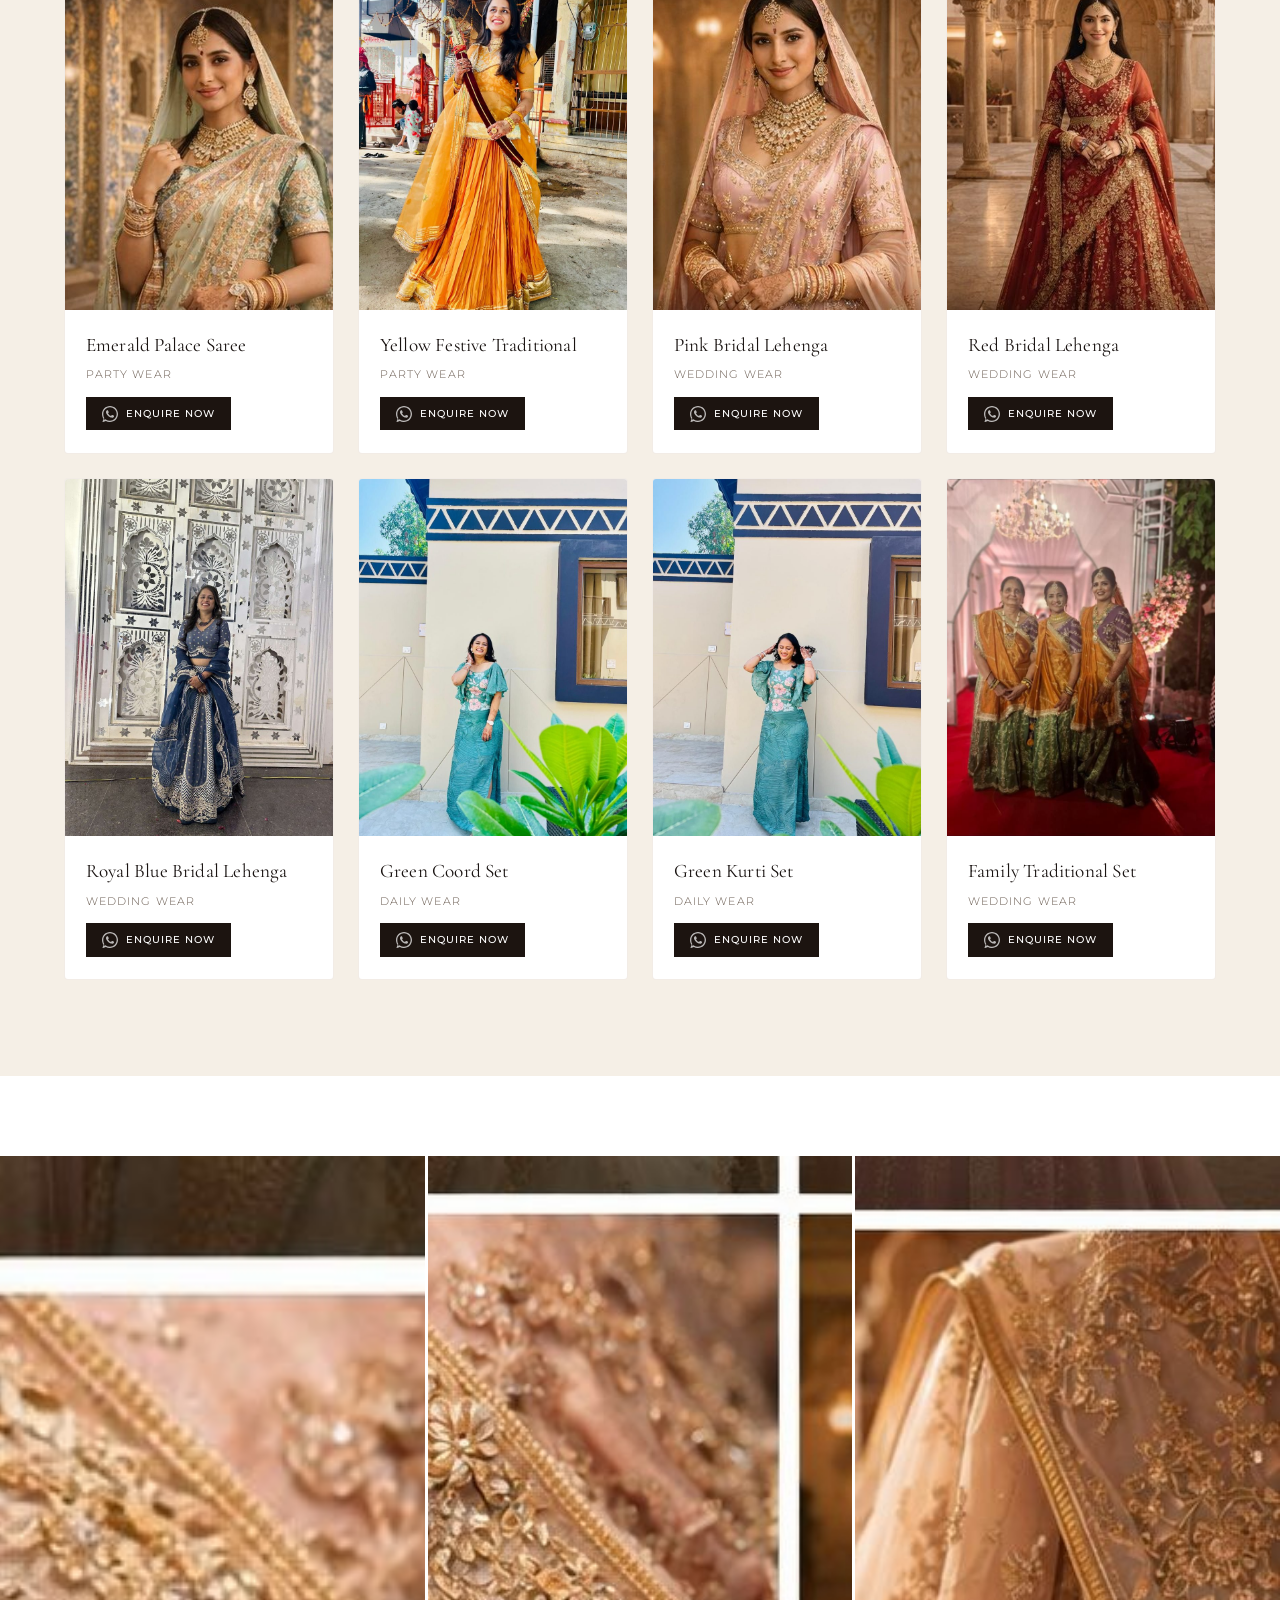
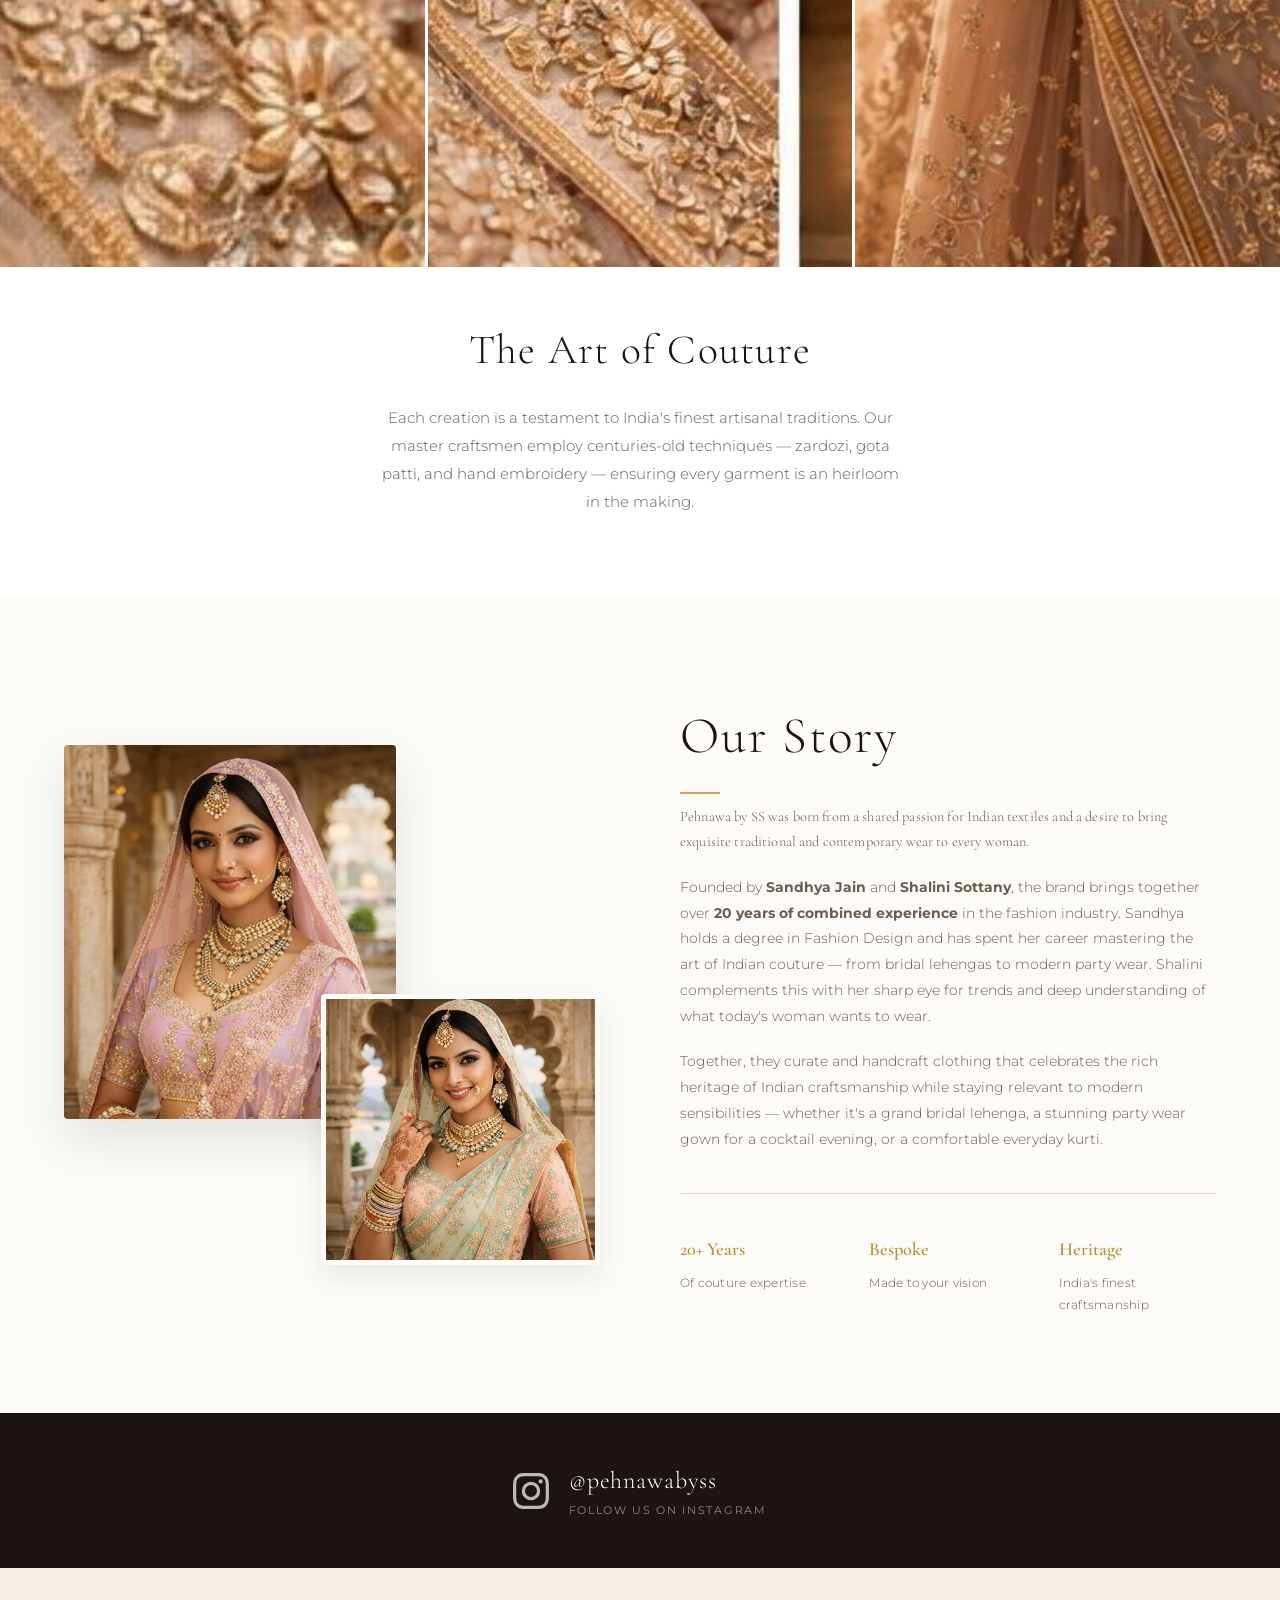
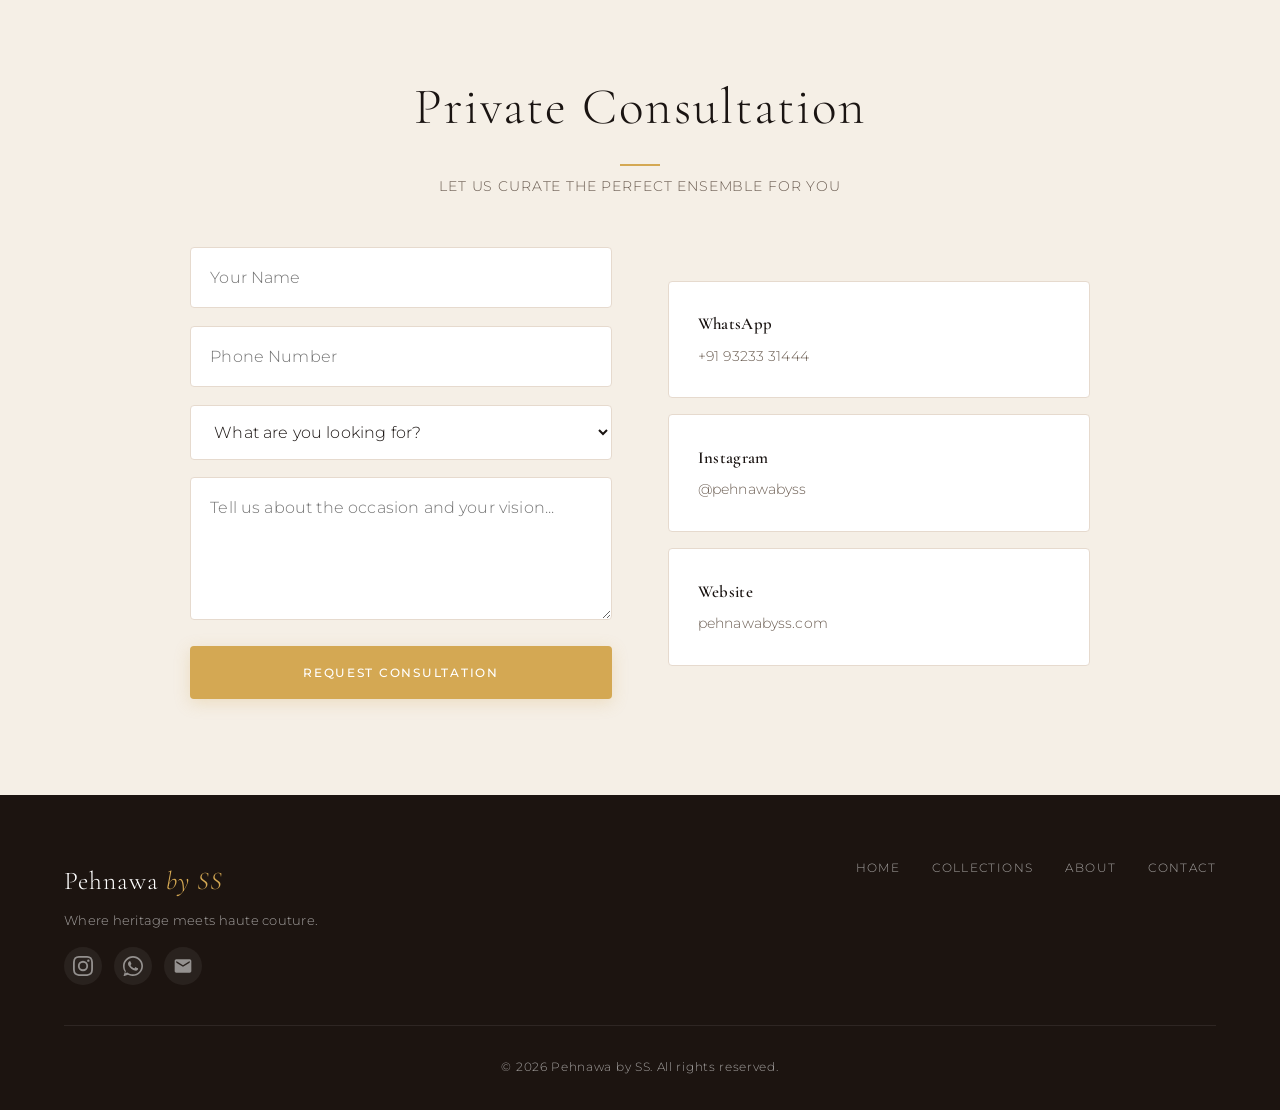
==== commit 8dbd6961: "Luxury overhaul: elevate entire site for Ultra HNI fashion audience - Dark preloader with gold logo " ====
--- a/index.html
+++ b/index.html
@@ -79,7 +79,7 @@
 
     <!-- Preloader -->
     <div id="preloader">
-        <div class="loader-logo">Pehnawa</div>
+        <div class="loader-logo">PEHNAWA</div>
     </div>
 
     <!-- Navigation -->
@@ -105,7 +105,7 @@
         </div>
         <div class="hero-overlay"></div>
         <div class="hero-content">
-            <p class="hero-tag">Handcrafted with Love</p>
+            <p class="hero-tag">Exclusive Handcrafted Couture</p>
             <h1>Pehnawa <em>by Sandhya &amp; Shalini</em></h1>
             <p class="hero-subtitle">Indian elegance, reimagined for the modern woman — bridal, party wear & everyday classics for the woman who wears her heritage proudly.</p>
             <a href="#collections" class="btn btn-primary">Explore Collections</a>
@@ -116,7 +116,7 @@
     <section class="featured">
         <div class="container">
             <h2 class="section-title reveal">Our Favourites</h2>
-            <p class="section-subtitle reveal">Curated pieces loved by our customers</p>
+            <p class="section-subtitle reveal">Hand-selected pieces from our atelier</p>
             <div class="featured-grid reveal">
                 <div class="featured-card">
                     <div class="featured-img">
@@ -156,7 +156,7 @@
     <section id="collections" class="collections">
         <div class="container">
             <h2 class="section-title reveal">Collections</h2>
-            <p class="section-subtitle reveal">From grand celebrations to everyday elegance</p>
+            <p class="section-subtitle reveal">From grand celebrations to refined everyday elegance</p>
 
             <!-- Category Filter -->
             <div class="filter-bar reveal">
@@ -177,7 +177,7 @@
                     <div class="product-info">
                         <h3>Silver Cocktail Gown</h3>
                         <p>Party Wear</p>
-                        <a href="#" class="btn-whatsapp-order" data-product="Silver Cocktail Gown"><svg width="16" height="16" fill="currentColor"><use href="#icon-whatsapp"/></svg> Order on WhatsApp</a>
+                        <a href="#" class="btn-whatsapp-order" data-product="Silver Cocktail Gown"><svg width="16" height="16" fill="currentColor"><use href="#icon-whatsapp"/></svg> Enquire Now</a>
                     </div>
                 </div>
 
@@ -188,7 +188,7 @@
                     <div class="product-info">
                         <h3>Emerald Sequin Saree</h3>
                         <p>Party Wear</p>
-                        <a href="#" class="btn-whatsapp-order" data-product="Emerald Sequin Saree"><svg width="16" height="16" fill="currentColor"><use href="#icon-whatsapp"/></svg> Order on WhatsApp</a>
+                        <a href="#" class="btn-whatsapp-order" data-product="Emerald Sequin Saree"><svg width="16" height="16" fill="currentColor"><use href="#icon-whatsapp"/></svg> Enquire Now</a>
                     </div>
                 </div>
 
@@ -199,7 +199,7 @@
                     <div class="product-info">
                         <h3>Gold Sequin Blazer Set</h3>
                         <p>Party Wear</p>
-                        <a href="#" class="btn-whatsapp-order" data-product="Gold Sequin Blazer Set"><svg width="16" height="16" fill="currentColor"><use href="#icon-whatsapp"/></svg> Order on WhatsApp</a>
+                        <a href="#" class="btn-whatsapp-order" data-product="Gold Sequin Blazer Set"><svg width="16" height="16" fill="currentColor"><use href="#icon-whatsapp"/></svg> Enquire Now</a>
                     </div>
                 </div>
 
@@ -210,7 +210,7 @@
                     <div class="product-info">
                         <h3>Red Bridal Lehenga — Grand</h3>
                         <p>Wedding Wear</p>
-                        <a href="#" class="btn-whatsapp-order" data-product="Red Bridal Lehenga — Grand"><svg width="16" height="16" fill="currentColor"><use href="#icon-whatsapp"/></svg> Order on WhatsApp</a>
+                        <a href="#" class="btn-whatsapp-order" data-product="Red Bridal Lehenga — Grand"><svg width="16" height="16" fill="currentColor"><use href="#icon-whatsapp"/></svg> Enquire Now</a>
                     </div>
                 </div>
 
@@ -221,7 +221,7 @@
                     <div class="product-info">
                         <h3>Gold Celebration Lehenga</h3>
                         <p>Wedding Wear</p>
-                        <a href="#" class="btn-whatsapp-order" data-product="Gold Celebration Lehenga"><svg width="16" height="16" fill="currentColor"><use href="#icon-whatsapp"/></svg> Order on WhatsApp</a>
+                        <a href="#" class="btn-whatsapp-order" data-product="Gold Celebration Lehenga"><svg width="16" height="16" fill="currentColor"><use href="#icon-whatsapp"/></svg> Enquire Now</a>
                     </div>
                 </div>
 
@@ -232,7 +232,7 @@
                     <div class="product-info">
                         <h3>Champagne Sequin Lehenga</h3>
                         <p>Party Wear</p>
-                        <a href="#" class="btn-whatsapp-order" data-product="Champagne Sequin Lehenga"><svg width="16" height="16" fill="currentColor"><use href="#icon-whatsapp"/></svg> Order on WhatsApp</a>
+                        <a href="#" class="btn-whatsapp-order" data-product="Champagne Sequin Lehenga"><svg width="16" height="16" fill="currentColor"><use href="#icon-whatsapp"/></svg> Enquire Now</a>
                     </div>
                 </div>
 
@@ -243,7 +243,7 @@
                     <div class="product-info">
                         <h3>Poolside Green Lehenga</h3>
                         <p>Party Wear</p>
-                        <a href="#" class="btn-whatsapp-order" data-product="Poolside Green Lehenga"><svg width="16" height="16" fill="currentColor"><use href="#icon-whatsapp"/></svg> Order on WhatsApp</a>
+                        <a href="#" class="btn-whatsapp-order" data-product="Poolside Green Lehenga"><svg width="16" height="16" fill="currentColor"><use href="#icon-whatsapp"/></svg> Enquire Now</a>
                     </div>
                 </div>
 
@@ -254,7 +254,7 @@
                     <div class="product-info">
                         <h3>Green & Pink Paisley Lehenga</h3>
                         <p>Party Wear</p>
-                        <a href="#" class="btn-whatsapp-order" data-product="Green & Pink Paisley Lehenga"><svg width="16" height="16" fill="currentColor"><use href="#icon-whatsapp"/></svg> Order on WhatsApp</a>
+                        <a href="#" class="btn-whatsapp-order" data-product="Green & Pink Paisley Lehenga"><svg width="16" height="16" fill="currentColor"><use href="#icon-whatsapp"/></svg> Enquire Now</a>
                     </div>
                 </div>
 
@@ -265,7 +265,7 @@
                     <div class="product-info">
                         <h3>Gold Multicolor Bridal Lehenga</h3>
                         <p>Wedding Wear</p>
-                        <a href="#" class="btn-whatsapp-order" data-product="Gold Multicolor Bridal Lehenga"><svg width="16" height="16" fill="currentColor"><use href="#icon-whatsapp"/></svg> Order on WhatsApp</a>
+                        <a href="#" class="btn-whatsapp-order" data-product="Gold Multicolor Bridal Lehenga"><svg width="16" height="16" fill="currentColor"><use href="#icon-whatsapp"/></svg> Enquire Now</a>
                     </div>
                 </div>
 
@@ -276,7 +276,7 @@
                     <div class="product-info">
                         <h3>Gold Multicolor Lehenga — Studio</h3>
                         <p>Wedding Wear</p>
-                        <a href="#" class="btn-whatsapp-order" data-product="Gold Multicolor Lehenga — Studio"><svg width="16" height="16" fill="currentColor"><use href="#icon-whatsapp"/></svg> Order on WhatsApp</a>
+                        <a href="#" class="btn-whatsapp-order" data-product="Gold Multicolor Lehenga — Studio"><svg width="16" height="16" fill="currentColor"><use href="#icon-whatsapp"/></svg> Enquire Now</a>
                     </div>
                 </div>
 
@@ -287,7 +287,7 @@
                     <div class="product-info">
                         <h3>Gold Party Ensemble</h3>
                         <p>Party Wear</p>
-                        <a href="#" class="btn-whatsapp-order" data-product="Gold Party Ensemble"><svg width="16" height="16" fill="currentColor"><use href="#icon-whatsapp"/></svg> Order on WhatsApp</a>
+                        <a href="#" class="btn-whatsapp-order" data-product="Gold Party Ensemble"><svg width="16" height="16" fill="currentColor"><use href="#icon-whatsapp"/></svg> Enquire Now</a>
                     </div>
                 </div>
 
@@ -298,7 +298,7 @@
                     <div class="product-info">
                         <h3>Mint Cocktail Outfit</h3>
                         <p>Party Wear</p>
-                        <a href="#" class="btn-whatsapp-order" data-product="Mint Cocktail Outfit"><svg width="16" height="16" fill="currentColor"><use href="#icon-whatsapp"/></svg> Order on WhatsApp</a>
+                        <a href="#" class="btn-whatsapp-order" data-product="Mint Cocktail Outfit"><svg width="16" height="16" fill="currentColor"><use href="#icon-whatsapp"/></svg> Enquire Now</a>
                     </div>
                 </div>
 
@@ -309,7 +309,7 @@
                     <div class="product-info">
                         <h3>Lavender Evening Gown</h3>
                         <p>Party Wear</p>
-                        <a href="#" class="btn-whatsapp-order" data-product="Lavender Evening Gown"><svg width="16" height="16" fill="currentColor"><use href="#icon-whatsapp"/></svg> Order on WhatsApp</a>
+                        <a href="#" class="btn-whatsapp-order" data-product="Lavender Evening Gown"><svg width="16" height="16" fill="currentColor"><use href="#icon-whatsapp"/></svg> Enquire Now</a>
                     </div>
                 </div>
 
@@ -320,7 +320,7 @@
                     <div class="product-info">
                         <h3>Mint Anarkali Suit</h3>
                         <p>Party Wear</p>
-                        <a href="#" class="btn-whatsapp-order" data-product="Mint Anarkali Suit"><svg width="16" height="16" fill="currentColor"><use href="#icon-whatsapp"/></svg> Order on WhatsApp</a>
+                        <a href="#" class="btn-whatsapp-order" data-product="Mint Anarkali Suit"><svg width="16" height="16" fill="currentColor"><use href="#icon-whatsapp"/></svg> Enquire Now</a>
                     </div>
                 </div>
 
@@ -331,7 +331,7 @@
                     <div class="product-info">
                         <h3>Pink Anarkali Gown</h3>
                         <p>Party Wear</p>
-                        <a href="#" class="btn-whatsapp-order" data-product="Pink Anarkali Gown"><svg width="16" height="16" fill="currentColor"><use href="#icon-whatsapp"/></svg> Order on WhatsApp</a>
+                        <a href="#" class="btn-whatsapp-order" data-product="Pink Anarkali Gown"><svg width="16" height="16" fill="currentColor"><use href="#icon-whatsapp"/></svg> Enquire Now</a>
                     </div>
                 </div>
 
@@ -342,7 +342,7 @@
                     <div class="product-info">
                         <h3>Gold Festive Gown</h3>
                         <p>Party Wear</p>
-                        <a href="#" class="btn-whatsapp-order" data-product="Gold Festive Gown"><svg width="16" height="16" fill="currentColor"><use href="#icon-whatsapp"/></svg> Order on WhatsApp</a>
+                        <a href="#" class="btn-whatsapp-order" data-product="Gold Festive Gown"><svg width="16" height="16" fill="currentColor"><use href="#icon-whatsapp"/></svg> Enquire Now</a>
                     </div>
                 </div>
 
@@ -353,7 +353,7 @@
                     <div class="product-info">
                         <h3>Emerald Palace Saree</h3>
                         <p>Party Wear</p>
-                        <a href="#" class="btn-whatsapp-order" data-product="Emerald Palace Saree"><svg width="16" height="16" fill="currentColor"><use href="#icon-whatsapp"/></svg> Order on WhatsApp</a>
+                        <a href="#" class="btn-whatsapp-order" data-product="Emerald Palace Saree"><svg width="16" height="16" fill="currentColor"><use href="#icon-whatsapp"/></svg> Enquire Now</a>
                     </div>
                 </div>
 
@@ -364,7 +364,7 @@
                     <div class="product-info">
                         <h3>Yellow Festive Traditional</h3>
                         <p>Party Wear</p>
-                        <a href="#" class="btn-whatsapp-order" data-product="Yellow Festive Traditional"><svg width="16" height="16" fill="currentColor"><use href="#icon-whatsapp"/></svg> Order on WhatsApp</a>
+                        <a href="#" class="btn-whatsapp-order" data-product="Yellow Festive Traditional"><svg width="16" height="16" fill="currentColor"><use href="#icon-whatsapp"/></svg> Enquire Now</a>
                     </div>
                 </div>
 
@@ -376,7 +376,7 @@
                     <div class="product-info">
                         <h3>Pink Bridal Lehenga</h3>
                         <p>Wedding Wear</p>
-                        <a href="#" class="btn-whatsapp-order" data-product="Pink Bridal Lehenga"><svg width="16" height="16" fill="currentColor"><use href="#icon-whatsapp"/></svg> Order on WhatsApp</a>
+                        <a href="#" class="btn-whatsapp-order" data-product="Pink Bridal Lehenga"><svg width="16" height="16" fill="currentColor"><use href="#icon-whatsapp"/></svg> Enquire Now</a>
                     </div>
                 </div>
 
@@ -387,7 +387,7 @@
                     <div class="product-info">
                         <h3>Red Bridal Lehenga</h3>
                         <p>Wedding Wear</p>
-                        <a href="#" class="btn-whatsapp-order" data-product="Red Bridal Lehenga"><svg width="16" height="16" fill="currentColor"><use href="#icon-whatsapp"/></svg> Order on WhatsApp</a>
+                        <a href="#" class="btn-whatsapp-order" data-product="Red Bridal Lehenga"><svg width="16" height="16" fill="currentColor"><use href="#icon-whatsapp"/></svg> Enquire Now</a>
                     </div>
                 </div>
 
@@ -398,7 +398,7 @@
                     <div class="product-info">
                         <h3>Royal Blue Bridal Lehenga</h3>
                         <p>Wedding Wear</p>
-                        <a href="#" class="btn-whatsapp-order" data-product="Royal Blue Bridal Lehenga"><svg width="16" height="16" fill="currentColor"><use href="#icon-whatsapp"/></svg> Order on WhatsApp</a>
+                        <a href="#" class="btn-whatsapp-order" data-product="Royal Blue Bridal Lehenga"><svg width="16" height="16" fill="currentColor"><use href="#icon-whatsapp"/></svg> Enquire Now</a>
                     </div>
                 </div>
 
@@ -410,7 +410,7 @@
                     <div class="product-info">
                         <h3>Green Coord Set</h3>
                         <p>Daily Wear</p>
-                        <a href="#" class="btn-whatsapp-order" data-product="Green Coord Set"><svg width="16" height="16" fill="currentColor"><use href="#icon-whatsapp"/></svg> Order on WhatsApp</a>
+                        <a href="#" class="btn-whatsapp-order" data-product="Green Coord Set"><svg width="16" height="16" fill="currentColor"><use href="#icon-whatsapp"/></svg> Enquire Now</a>
                     </div>
                 </div>
 
@@ -421,7 +421,7 @@
                     <div class="product-info">
                         <h3>Green Kurti Set</h3>
                         <p>Daily Wear</p>
-                        <a href="#" class="btn-whatsapp-order" data-product="Green Kurti Set"><svg width="16" height="16" fill="currentColor"><use href="#icon-whatsapp"/></svg> Order on WhatsApp</a>
+                        <a href="#" class="btn-whatsapp-order" data-product="Green Kurti Set"><svg width="16" height="16" fill="currentColor"><use href="#icon-whatsapp"/></svg> Enquire Now</a>
                     </div>
                 </div>
 
@@ -432,7 +432,7 @@
                     <div class="product-info">
                         <h3>Family Traditional Set</h3>
                         <p>Wedding Wear</p>
-                        <a href="#" class="btn-whatsapp-order" data-product="Family Traditional Set"><svg width="16" height="16" fill="currentColor"><use href="#icon-whatsapp"/></svg> Order on WhatsApp</a>
+                        <a href="#" class="btn-whatsapp-order" data-product="Family Traditional Set"><svg width="16" height="16" fill="currentColor"><use href="#icon-whatsapp"/></svg> Enquire Now</a>
                     </div>
                 </div>
 
@@ -454,8 +454,8 @@
             </div>
         </div>
         <div class="craft-text reveal">
-            <h2>The Art of Handcraft</h2>
-            <p>Every stitch tells a story. Our pieces are crafted using traditional techniques — zardozi, gota patti, and hand embroidery — ensuring each garment is a work of art.</p>
+            <h2>The Art of Couture</h2>
+            <p>Each creation is a testament to India's finest artisanal traditions. Our master craftsmen employ centuries-old techniques — zardozi, gota patti, and hand embroidery — ensuring every garment is an heirloom in the making.</p>
         </div>
     </section>
 
@@ -475,15 +475,15 @@
                     <div class="about-values">
                         <div class="value">
                             <h4>20+ Years</h4>
-                            <p>Combined fashion expertise</p>
+                            <p>Of couture expertise</p>
                         </div>
                         <div class="value">
-                            <h4>Handcrafted</h4>
-                            <p>Every piece made with care</p>
+                            <h4>Bespoke</h4>
+                            <p>Made to your vision</p>
                         </div>
                         <div class="value">
-                            <h4>For You</h4>
-                            <p>Women & girls of all ages</p>
+                            <h4>Heritage</h4>
+                            <p>India's finest craftsmanship</p>
                         </div>
                     </div>
                 </div>
@@ -505,8 +505,8 @@
     <!-- Contact Section -->
     <section id="contact" class="contact">
         <div class="container">
-            <h2 class="section-title reveal">Get in Touch</h2>
-            <p class="section-subtitle reveal">We'd love to help you find the perfect outfit</p>
+            <h2 class="section-title reveal">Private Consultation</h2>
+            <p class="section-subtitle reveal">Let us curate the perfect ensemble for you</p>
             <div class="contact-layout reveal">
                 <form class="contact-form" id="contactForm">
                     <input type="text" name="name" placeholder="Your Name" required>
@@ -519,8 +519,8 @@
                         <option value="Kurti">Kurti / Daily Wear</option>
                         <option value="Custom">Custom / Other</option>
                     </select>
-                    <textarea name="message" rows="4" placeholder="Tell us more about what you need..."></textarea>
-                    <button type="submit" class="btn btn-primary">Send via WhatsApp</button>
+                    <textarea name="message" rows="4" placeholder="Tell us about the occasion and your vision..."></textarea>
+                    <button type="submit" class="btn btn-primary">Request Consultation</button>
                 </form>
                 <div class="contact-info">
                     <div class="info-card">
@@ -546,7 +546,7 @@
             <div class="footer-top">
                 <div class="footer-brand">
                     <h3>Pehnawa <em>by SS</em></h3>
-                    <p>Handcrafted Indian fashion for every occasion.</p>
+                    <p>Where heritage meets haute couture.</p>
                     <div class="footer-social">
                         <a href="https://www.instagram.com/pehnawabyss/" target="_blank" rel="noopener" aria-label="Instagram">
                             <svg viewBox="0 0 24 24" width="20" height="20" fill="currentColor"><path d="M12 2.163c3.204 0 3.584.012 4.85.07 3.252.148 4.771 1.691 4.919 4.919.058 1.265.069 1.645.069 4.849 0 3.205-.012 3.584-.069 4.849-.149 3.225-1.664 4.771-4.919 4.919-1.266.058-1.644.07-4.85.07-3.204 0-3.584-.012-4.849-.07-3.26-.149-4.771-1.699-4.919-4.92-.058-1.265-.07-1.644-.07-4.849 0-3.204.013-3.583.07-4.849.149-3.227 1.664-4.771 4.919-4.919 1.266-.057 1.645-.069 4.849-.069zM12 0C8.741 0 8.333.014 7.053.072 2.695.272.273 2.69.073 7.052.014 8.333 0 8.741 0 12c0 3.259.014 3.668.072 4.948.2 4.358 2.618 6.78 6.98 6.98C8.333 23.986 8.741 24 12 24c3.259 0 3.668-.014 4.948-.072 4.354-.2 6.782-2.618 6.979-6.98.059-1.28.073-1.689.073-4.948 0-3.259-.014-3.667-.072-4.947-.196-4.354-2.617-6.78-6.979-6.98C15.668.014 15.259 0 12 0zm0 5.838a6.162 6.162 0 100 12.324 6.162 6.162 0 000-12.324zM12 16a4 4 0 110-8 4 4 0 010 8zm6.406-11.845a1.44 1.44 0 100 2.881 1.44 1.44 0 000-2.881z"/></svg>
@@ -573,7 +573,7 @@
     </footer>
 
     <!-- Floating WhatsApp Button -->
-    <a href="https://wa.me/919323331444?text=Hi!%20I%20saw%20a%20design%20on%20pehnawabyss.com%20and%20would%20like%20to%20order." class="whatsapp-float" target="_blank" rel="noopener" aria-label="Chat on WhatsApp">
+    <a href="https://wa.me/919323331444?text=Hello%2C%20I%20visited%20pehnawabyss.com%20and%20would%20love%20to%20know%20more%20about%20your%20collections." class="whatsapp-float" target="_blank" rel="noopener" aria-label="Chat on WhatsApp">
         <svg viewBox="0 0 24 24" width="28" height="28" fill="#fff"><path d="M17.472 14.382c-.297-.149-1.758-.867-2.03-.967-.273-.099-.471-.148-.67.15-.197.297-.767.966-.94 1.164-.173.199-.347.223-.644.075-.297-.15-1.255-.463-2.39-1.475-.883-.788-1.48-1.761-1.653-2.059-.173-.297-.018-.458.13-.606.134-.133.298-.347.446-.52.149-.174.198-.298.298-.497.099-.198.05-.371-.025-.52-.075-.149-.669-1.612-.916-2.207-.242-.579-.487-.5-.669-.51-.173-.008-.371-.01-.57-.01-.198 0-.52.074-.792.372-.272.297-1.04 1.016-1.04 2.479 0 1.462 1.065 2.875 1.213 3.074.149.198 2.096 3.2 5.077 4.487.709.306 1.262.489 1.694.625.712.227 1.36.195 1.871.118.571-.085 1.758-.719 2.006-1.413.248-.694.248-1.289.173-1.413-.074-.124-.272-.198-.57-.347z"/><path d="M12 0C5.373 0 0 5.373 0 12c0 2.625.846 5.059 2.284 7.034L.789 23.492a.5.5 0 00.61.609l4.458-1.495A11.952 11.952 0 0012 24c6.627 0 12-5.373 12-12S18.627 0 12 0zm0 22c-2.319 0-4.476-.678-6.298-1.842l-.44-.29-2.646.887.887-2.646-.29-.44A9.953 9.953 0 012 12C2 6.486 6.486 2 12 2s10 4.486 10 10-4.486 10-10 10z"/></svg>
     </a>
 
--- a/styles.css
+++ b/styles.css
@@ -1,4 +1,4 @@
-/* ===== VARIABLES — TRADITIONAL MEETS MODERN ===== */
+/* ===== VARIABLES — LUXURY TRADITIONAL ===== */
 :root {
     --color-bg: #FDFBF7;
     --color-bg-alt: #F5EFE6;
@@ -10,17 +10,20 @@
     --color-border: #E6DACE;
     --color-overlay: rgba(26, 20, 18, 0.5);
     --color-gold: #D4A853;
-    --color-deep: #3D2B1F;
+    --color-gold-light: #E8C97A;
+    --color-gold-dark: #B8923E;
+    --color-deep: #1C1410;
 
     --font-display: 'Cormorant Garamond', Georgia, serif;
     --font-body: 'Montserrat', -apple-system, sans-serif;
 
     --container: 1200px;
     --gap: 1.5rem;
-    --radius: 6px;
+    --radius: 4px;
     --nav-height: 64px;
 
     --transition: 0.3s ease;
+    --transition-slow: 0.6s cubic-bezier(0.25, 0.1, 0.25, 1);
 }
 
 /* ===== RESET ===== */
@@ -33,6 +36,8 @@
     background: var(--color-bg);
     line-height: 1.7;
     overflow-x: hidden;
+    -webkit-font-smoothing: antialiased;
+    -moz-osx-font-smoothing: grayscale;
 }
 img { display: block; max-width: 100%; height: auto; }
 a { text-decoration: none; color: inherit; }
@@ -42,29 +47,36 @@
     font: inherit;
     border: 1px solid var(--color-border);
     border-radius: var(--radius);
-    padding: 0.85rem 1rem;
+    padding: 1rem 1.2rem;
     width: 100%;
     background: var(--color-surface);
     color: var(--color-text);
-    transition: border var(--transition);
+    transition: border var(--transition), box-shadow var(--transition);
+    font-weight: 300;
+    letter-spacing: 0.01em;
 }
 input:focus, select:focus, textarea:focus {
     outline: none;
-    border-color: var(--color-accent);
+    border-color: var(--color-gold);
+    box-shadow: 0 0 0 3px rgba(212, 168, 83, 0.08);
+}
+::selection {
+    background: rgba(212, 168, 83, 0.2);
+    color: var(--color-text);
 }
 
 /* ===== UTILITY ===== */
 .container {
     max-width: var(--container);
     margin: 0 auto;
-    padding: 0 1.25rem;
+    padding: 0 1.5rem;
 }
 .section-title {
     font-family: var(--font-display);
-    font-size: clamp(2rem, 5vw, 3rem);
-    font-weight: 400;
-    letter-spacing: 0.02em;
-    margin-bottom: 0.5rem;
+    font-size: clamp(2rem, 5vw, 3.2rem);
+    font-weight: 300;
+    letter-spacing: 0.04em;
+    margin-bottom: 0.6rem;
     color: var(--color-text);
     position: relative;
     display: inline-block;
@@ -72,34 +84,38 @@
 .section-title::after {
     content: '';
     display: block;
-    width: 50px;
-    height: 2px;
+    width: 40px;
+    height: 1.5px;
     background: var(--color-gold);
-    margin: 0.6rem auto 0;
+    margin: 0.8rem auto 0;
 }
 .section-subtitle {
-    font-size: 0.95rem;
+    font-size: 0.88rem;
     color: var(--color-text-light);
-    margin-bottom: 2.5rem;
-    font-weight: 300;
+    margin-bottom: 3rem;
+    font-weight: 300;
+    letter-spacing: 0.06em;
+    text-transform: uppercase;
 }
 .btn {
     display: inline-block;
-    padding: 0.85rem 2.2rem;
+    padding: 1rem 2.8rem;
     border-radius: var(--radius);
-    font-size: 0.85rem;
+    font-size: 0.78rem;
     font-weight: 500;
-    letter-spacing: 0.08em;
+    letter-spacing: 0.14em;
     text-transform: uppercase;
     transition: all var(--transition);
 }
 .btn-primary {
-    background: var(--color-accent);
+    background: var(--color-gold);
     color: #fff;
+    box-shadow: 0 4px 16px rgba(212, 168, 83, 0.25);
 }
 .btn-primary:hover {
-    background: var(--color-accent-dark);
-    transform: translateY(-1px);
+    background: var(--color-gold-dark);
+    transform: translateY(-2px);
+    box-shadow: 0 8px 24px rgba(212, 168, 83, 0.35);
 }
 
 /* ===== PRELOADER ===== */
@@ -107,11 +123,13 @@
     position: fixed;
     inset: 0;
     z-index: 9999;
-    background: var(--color-bg);
+    background: var(--color-deep);
     display: flex;
     align-items: center;
     justify-content: center;
-    transition: opacity 0.5s, visibility 0.5s;
+    flex-direction: column;
+    gap: 1rem;
+    transition: opacity 0.6s ease, visibility 0.6s ease;
 }
 #preloader.loaded {
     opacity: 0;
@@ -119,14 +137,14 @@
 }
 .loader-logo {
     font-family: var(--font-display);
-    font-size: 2.5rem;
-    font-weight: 300;
-    letter-spacing: 0.15em;
+    font-size: 2.8rem;
+    font-weight: 300;
+    letter-spacing: 0.2em;
     color: var(--color-gold);
-    animation: pulse 1.2s ease-in-out infinite;
+    animation: pulse 1.5s ease-in-out infinite;
 }
 @keyframes pulse {
-    0%, 100% { opacity: 0.4; }
+    0%, 100% { opacity: 0.3; }
     50% { opacity: 1; }
 }
 
@@ -138,20 +156,20 @@
     right: 0;
     z-index: 1000;
     height: var(--nav-height);
-    background: rgba(253, 251, 247, 0.92);
-    backdrop-filter: blur(12px);
-    -webkit-backdrop-filter: blur(12px);
+    background: rgba(253, 251, 247, 0.95);
+    backdrop-filter: blur(16px);
+    -webkit-backdrop-filter: blur(16px);
     border-bottom: 1px solid transparent;
     transition: all var(--transition);
 }
 .navbar.scrolled {
     border-bottom-color: var(--color-border);
-    box-shadow: 0 1px 20px rgba(0,0,0,0.04);
+    box-shadow: 0 1px 20px rgba(0,0,0,0.03);
 }
 .nav-container {
     max-width: var(--container);
     margin: 0 auto;
-    padding: 0 1.25rem;
+    padding: 0 1.5rem;
     height: 100%;
     display: flex;
     align-items: center;
@@ -159,9 +177,9 @@
 }
 .nav-logo {
     font-family: var(--font-display);
-    font-size: 1.5rem;
+    font-size: 1.45rem;
     font-weight: 400;
-    letter-spacing: 0.04em;
+    letter-spacing: 0.06em;
     color: var(--color-text);
 }
 .nav-logo span {
@@ -171,12 +189,12 @@
 }
 .nav-menu {
     display: flex;
-    gap: 2rem;
+    gap: 2.5rem;
 }
 .nav-link {
-    font-size: 0.8rem;
+    font-size: 0.72rem;
     font-weight: 500;
-    letter-spacing: 0.1em;
+    letter-spacing: 0.16em;
     text-transform: uppercase;
     color: var(--color-text-light);
     position: relative;
@@ -189,8 +207,8 @@
     bottom: 0;
     left: 0;
     width: 0;
-    height: 1.5px;
-    background: var(--color-accent);
+    height: 1px;
+    background: var(--color-gold);
     transition: width var(--transition);
 }
 .nav-link:hover,
@@ -211,20 +229,20 @@
 }
 .hamburger span {
     display: block;
-    width: 24px;
-    height: 1.5px;
+    width: 22px;
+    height: 1px;
     background: var(--color-text);
     transition: all var(--transition);
 }
-.hamburger.open span:nth-child(1) { transform: rotate(45deg) translate(4px, 5px); }
+.hamburger.open span:nth-child(1) { transform: rotate(45deg) translate(4px, 4px); }
 .hamburger.open span:nth-child(2) { opacity: 0; }
-.hamburger.open span:nth-child(3) { transform: rotate(-45deg) translate(4px, -5px); }
+.hamburger.open span:nth-child(3) { transform: rotate(-45deg) translate(4px, -4px); }
 
 /* ===== HERO ===== */
 .hero {
     position: relative;
     height: 100vh;
-    min-height: 600px;
+    min-height: 650px;
     display: flex;
     align-items: center;
     justify-content: center;
@@ -245,60 +263,65 @@
     inset: 0;
     background: linear-gradient(
         to bottom,
-        rgba(26, 20, 18, 0.1) 0%,
-        rgba(26, 20, 18, 0.35) 40%,
-        rgba(26, 20, 18, 0.75) 100%
+        rgba(20, 16, 12, 0.08) 0%,
+        rgba(20, 16, 12, 0.30) 40%,
+        rgba(20, 16, 12, 0.78) 100%
     );
 }
 .hero-content {
     position: relative;
     z-index: 2;
     padding: 0 1.5rem;
-    max-width: 640px;
+    max-width: 680px;
 }
 .hero-tag {
-    font-size: 0.75rem;
+    font-size: 0.68rem;
     font-weight: 500;
-    letter-spacing: 0.25em;
+    letter-spacing: 0.35em;
     text-transform: uppercase;
-    color: var(--color-gold);
-    margin-bottom: 1rem;
+    color: var(--color-gold-light);
+    margin-bottom: 1.5rem;
     display: inline-block;
-    padding: 0.4rem 1.2rem;
-    border: 1px solid rgba(212, 168, 83, 0.4);
-    border-radius: 2px;
+    padding: 0.5rem 1.5rem;
+    border: 1px solid rgba(232, 201, 122, 0.35);
+    border-radius: 0;
 }
 .hero h1 {
     font-family: var(--font-display);
-    font-size: clamp(2.8rem, 8vw, 5rem);
+    font-size: clamp(2.8rem, 8vw, 5.5rem);
     font-weight: 300;
     color: #fff;
-    line-height: 1.1;
-    margin-bottom: 1.2rem;
+    line-height: 1.05;
+    margin-bottom: 1.5rem;
 }
 .hero h1 em {
     font-style: italic;
     font-weight: 300;
+    font-size: 0.65em;
+    display: block;
+    margin-top: 0.2em;
+    color: rgba(255,255,255,0.8);
 }
 .hero-subtitle {
-    font-size: 1rem;
-    font-weight: 300;
-    color: rgba(255,255,255,0.85);
-    line-height: 1.7;
-    margin-bottom: 2rem;
+    font-size: 0.92rem;
+    font-weight: 300;
+    color: rgba(255,255,255,0.75);
+    line-height: 1.8;
+    margin-bottom: 2.5rem;
+    letter-spacing: 0.02em;
 }
 
 /* ===== FEATURED ===== */
 .featured {
-    padding: 5rem 0;
+    padding: 6rem 0;
     text-align: center;
 }
 .featured-grid {
     display: grid;
     grid-template-columns: repeat(3, 1fr);
     grid-template-rows: auto auto;
-    gap: var(--gap);
-    max-width: 900px;
+    gap: 0.75rem;
+    max-width: 950px;
     margin: 0 auto;
 }
 .featured-card {
@@ -319,27 +342,28 @@
     width: 100%;
     height: 100%;
     object-fit: cover;
-    transition: transform 0.6s ease;
+    transition: transform var(--transition-slow);
 }
 .featured-card:hover .featured-img img {
-    transform: scale(1.04);
+    transform: scale(1.06);
 }
 .featured-label {
     position: absolute;
     bottom: 0;
     left: 0;
     right: 0;
-    padding: 1.5rem 0.75rem 0.75rem;
-    background: linear-gradient(transparent, rgba(44,36,32,0.7));
+    padding: 2.5rem 1rem 1rem;
+    background: linear-gradient(transparent, rgba(20,16,12,0.75));
     color: #fff;
-    font-size: 0.8rem;
-    font-weight: 400;
-    letter-spacing: 0.06em;
+    font-size: 0.72rem;
+    font-weight: 500;
+    letter-spacing: 0.12em;
+    text-transform: uppercase;
 }
 
 /* ===== COLLECTIONS ===== */
 .collections {
-    padding: 5rem 0;
+    padding: 6rem 0;
     background: var(--color-bg-alt);
     text-align: center;
 }
@@ -348,17 +372,17 @@
 .filter-bar {
     display: flex;
     justify-content: center;
-    gap: 0.5rem;
-    margin-bottom: 2.5rem;
+    gap: 0.75rem;
+    margin-bottom: 3rem;
     flex-wrap: wrap;
 }
 .filter-btn {
-    padding: 0.55rem 1.4rem;
+    padding: 0.6rem 1.6rem;
     border: 1px solid var(--color-border);
-    border-radius: 50px;
-    font-size: 0.78rem;
+    border-radius: 0;
+    font-size: 0.7rem;
     font-weight: 500;
-    letter-spacing: 0.06em;
+    letter-spacing: 0.12em;
     text-transform: uppercase;
     color: var(--color-text-light);
     background: var(--color-surface);
@@ -366,15 +390,15 @@
 }
 .filter-btn:hover,
 .filter-btn.active {
-    background: var(--color-accent);
+    background: var(--color-deep);
     color: #fff;
-    border-color: var(--color-accent);
+    border-color: var(--color-deep);
 }
 
 /* Product grid */
 .product-grid {
     display: grid;
-    grid-template-columns: repeat(auto-fill, minmax(260px, 1fr));
+    grid-template-columns: repeat(auto-fill, minmax(270px, 1fr));
     gap: var(--gap);
     text-align: left;
 }
@@ -382,7 +406,7 @@
     background: var(--color-surface);
     border-radius: var(--radius);
     overflow: hidden;
-    border: 1px solid var(--color-border);
+    border: 1px solid rgba(230,218,206,0.5);
     transition: transform var(--transition), box-shadow var(--transition), opacity 0.35s ease;
 }
 .product-card.hidden {
@@ -397,8 +421,8 @@
     transform: scale(1);
 }
 .product-card:hover {
-    transform: translateY(-6px);
-    box-shadow: 0 16px 40px rgba(0,0,0,0.10);
+    transform: translateY(-8px);
+    box-shadow: 0 20px 50px rgba(0,0,0,0.08);
     border-color: transparent;
 }
 .product-img {
@@ -410,154 +434,173 @@
     width: 100%;
     height: 100%;
     object-fit: cover;
-    transition: transform 0.6s ease;
+    transition: transform var(--transition-slow);
 }
 .product-card:hover .product-img img {
     transform: scale(1.05);
 }
 .product-info {
-    padding: 1rem 1.1rem;
+    padding: 1.2rem 1.3rem 1.4rem;
 }
 .product-info h3 {
     font-family: var(--font-display);
-    font-size: 1.15rem;
+    font-size: 1.2rem;
     font-weight: 400;
-    margin-bottom: 0.2rem;
+    margin-bottom: 0.25rem;
+    letter-spacing: 0.01em;
 }
 .product-info p {
-    font-size: 0.78rem;
+    font-size: 0.68rem;
     color: var(--color-text-light);
-    letter-spacing: 0.04em;
+    letter-spacing: 0.1em;
     text-transform: uppercase;
 }
 
 /* ===== CRAFT BANNER ===== */
 .craft-banner {
-    padding: 4rem 0;
+    padding: 5rem 0;
     text-align: center;
     background: var(--color-surface);
 }
 .craft-grid {
     display: flex;
-    gap: 4px;
+    gap: 3px;
     overflow: hidden;
-    margin-bottom: 2.5rem;
+    margin-bottom: 3rem;
 }
 .craft-img {
     flex: 1;
-    min-height: 200px;
+    min-height: 220px;
     overflow: hidden;
 }
 .craft-img img {
     width: 100%;
     height: 100%;
     object-fit: cover;
+    transition: transform var(--transition-slow);
+}
+.craft-img:hover img {
+    transform: scale(1.04);
 }
 .craft-text {
-    max-width: 600px;
+    max-width: 580px;
     margin: 0 auto;
     padding: 0 1.5rem;
 }
 .craft-text h2 {
     font-family: var(--font-display);
-    font-size: clamp(1.8rem, 4vw, 2.5rem);
-    font-weight: 400;
-    margin-bottom: 1rem;
+    font-size: clamp(1.8rem, 4vw, 2.6rem);
+    font-weight: 300;
+    margin-bottom: 1.2rem;
+    letter-spacing: 0.03em;
 }
 .craft-text p {
-    font-size: 0.95rem;
+    font-size: 0.92rem;
     color: var(--color-text-light);
-    line-height: 1.8;
+    line-height: 1.9;
+    font-weight: 300;
 }
 
 /* ===== ABOUT ===== */
 .about {
-    padding: 5rem 0;
+    padding: 6rem 0;
 }
 .about-layout {
     display: grid;
     grid-template-columns: 1fr 1fr;
-    gap: 4rem;
+    gap: 5rem;
     align-items: center;
 }
 .about-images {
     position: relative;
-    height: 500px;
+    height: 520px;
 }
 .about-img-1 {
     position: absolute;
     top: 0;
     left: 0;
-    width: 65%;
-    height: 70%;
+    width: 62%;
+    height: 72%;
     object-fit: cover;
     border-radius: var(--radius);
-    box-shadow: 0 16px 40px rgba(0,0,0,0.1);
+    box-shadow: 0 20px 50px rgba(0,0,0,0.1);
 }
 .about-img-2 {
     position: absolute;
     bottom: 0;
     right: 0;
-    width: 55%;
-    height: 55%;
+    width: 52%;
+    height: 52%;
     object-fit: cover;
     border-radius: var(--radius);
-    border: 4px solid var(--color-bg);
-    box-shadow: 0 8px 24px rgba(0,0,0,0.08);
+    border: 5px solid var(--color-bg);
+    box-shadow: 0 12px 30px rgba(0,0,0,0.08);
 }
 .about-text .section-title {
     text-align: left;
 }
 .about-text .section-title::after {
-    margin: 0.6rem 0 0;
+    margin: 0.8rem 0 0;
 }
 .about-lead {
     font-family: var(--font-display);
-    font-size: 1.25rem;
-    font-weight: 400;
+    font-size: 1.3rem;
+    font-weight: 300;
     line-height: 1.6;
+    margin-bottom: 1.5rem;
+    color: var(--color-text);
+    letter-spacing: 0.01em;
+}
+.about-text p {
+    font-size: 0.9rem;
+    color: var(--color-text-light);
     margin-bottom: 1.2rem;
-    color: var(--color-text);
-}
-.about-text p {
-    font-size: 0.92rem;
-    color: var(--color-text-light);
-    margin-bottom: 1rem;
+    line-height: 1.8;
+    font-weight: 300;
 }
 .about-values {
     display: grid;
     grid-template-columns: repeat(3, 1fr);
-    gap: 1.5rem;
-    margin-top: 2rem;
-    padding-top: 2rem;
+    gap: 2rem;
+    margin-top: 2.5rem;
+    padding-top: 2.5rem;
     border-top: 1px solid var(--color-border);
 }
 .value h4 {
     font-family: var(--font-display);
-    font-size: 1.1rem;
+    font-size: 1.15rem;
     font-weight: 600;
-    margin-bottom: 0.3rem;
+    margin-bottom: 0.4rem;
+    color: var(--color-gold-dark);
 }
 .value p {
-    font-size: 0.8rem;
+    font-size: 0.78rem;
     margin-bottom: 0;
+    letter-spacing: 0.02em;
 }
 
 /* ===== INSTAGRAM BANNER ===== */
 .instagram-banner {
-    background: linear-gradient(135deg, #833AB4, #E1306C, #F77737);
-    padding: 2.5rem 1.5rem;
+    background: var(--color-deep);
+    padding: 3rem 1.5rem;
     text-align: center;
 }
 .instagram-link {
     display: inline-flex;
     align-items: center;
-    gap: 1rem;
+    gap: 1.2rem;
     color: #fff;
-    transition: transform var(--transition);
+    transition: all var(--transition);
 }
 .instagram-link:hover {
-    transform: scale(1.03);
+    transform: scale(1.02);
+}
+.instagram-link svg {
+    opacity: 0.7;
+    transition: opacity var(--transition);
+}
+.instagram-link:hover svg {
+    opacity: 1;
 }
 .instagram-text {
     display: flex;
@@ -566,28 +609,28 @@
 }
 .instagram-handle {
     font-family: var(--font-display);
-    font-size: 1.4rem;
+    font-size: 1.5rem;
+    font-weight: 300;
+    letter-spacing: 0.04em;
+}
+.instagram-cta {
+    font-size: 0.7rem;
     font-weight: 400;
-    letter-spacing: 0.02em;
-}
-.instagram-cta {
-    font-size: 0.8rem;
-    font-weight: 400;
-    letter-spacing: 0.08em;
+    letter-spacing: 0.15em;
     text-transform: uppercase;
-    opacity: 0.85;
+    opacity: 0.5;
 }
 
 /* ===== CONTACT ===== */
 .contact {
-    padding: 5rem 0;
+    padding: 6rem 0;
     background: var(--color-bg-alt);
     text-align: center;
 }
 .contact-layout {
     display: grid;
     grid-template-columns: 1fr 1fr;
-    gap: 3rem;
+    gap: 3.5rem;
     text-align: left;
     max-width: 900px;
     margin: 0 auto;
@@ -595,100 +638,112 @@
 .contact-form {
     display: flex;
     flex-direction: column;
-    gap: 1rem;
+    gap: 1.1rem;
 }
 .contact-form .btn {
     width: 100%;
     text-align: center;
     border: none;
     cursor: pointer;
+    margin-top: 0.5rem;
 }
 .contact-info {
     display: flex;
     flex-direction: column;
-    gap: 1.2rem;
+    gap: 1rem;
     justify-content: center;
 }
 .info-card {
-    padding: 1.5rem;
+    padding: 1.8rem;
     background: var(--color-surface);
     border-radius: var(--radius);
+    border: 1px solid var(--color-border);
+    transition: all var(--transition);
+}
+.info-card:hover {
+    border-color: var(--color-gold);
+    box-shadow: 0 4px 20px rgba(212, 168, 83, 0.08);
 }
 .info-card h4 {
     font-family: var(--font-display);
-    font-size: 1.1rem;
+    font-size: 1.05rem;
     font-weight: 600;
-    margin-bottom: 0.3rem;
+    margin-bottom: 0.35rem;
+    letter-spacing: 0.02em;
 }
 .info-card p {
-    font-size: 0.9rem;
+    font-size: 0.88rem;
     color: var(--color-text-light);
+    letter-spacing: 0.01em;
 }
 
 /* ===== FOOTER ===== */
 .footer {
     background: var(--color-deep);
-    color: rgba(255,255,255,0.7);
-    padding: 3rem 0 1.5rem;
+    color: rgba(255,255,255,0.6);
+    padding: 4rem 0 2rem;
 }
 .footer-top {
     display: flex;
     justify-content: space-between;
     align-items: flex-start;
-    padding-bottom: 2rem;
-    border-bottom: 1px solid rgba(255,255,255,0.1);
-    margin-bottom: 1.5rem;
+    padding-bottom: 2.5rem;
+    border-bottom: 1px solid rgba(255,255,255,0.08);
+    margin-bottom: 2rem;
 }
 .footer-brand h3 {
     font-family: var(--font-display);
-    font-size: 1.5rem;
-    font-weight: 400;
+    font-size: 1.6rem;
+    font-weight: 300;
     color: #fff;
-    margin-bottom: 0.3rem;
+    margin-bottom: 0.4rem;
+    letter-spacing: 0.04em;
 }
 .footer-brand h3 em {
     color: var(--color-gold);
 }
 .footer-brand p {
-    font-size: 0.85rem;
+    font-size: 0.82rem;
+    letter-spacing: 0.02em;
 }
 .footer-social {
     display: flex;
-    gap: 1rem;
-    margin-top: 0.8rem;
+    gap: 0.75rem;
+    margin-top: 1rem;
 }
 .footer-social a {
     display: flex;
     align-items: center;
     justify-content: center;
-    width: 36px;
-    height: 36px;
+    width: 38px;
+    height: 38px;
     border-radius: 50%;
-    background: rgba(255,255,255,0.1);
-    color: rgba(255,255,255,0.7);
+    background: rgba(255,255,255,0.06);
+    color: rgba(255,255,255,0.5);
     transition: all var(--transition);
 }
 .footer-social a:hover {
-    background: var(--color-accent);
+    background: var(--color-gold);
     color: #fff;
     transform: translateY(-2px);
 }
 .footer-links {
     display: flex;
-    gap: 1.5rem;
+    gap: 2rem;
 }
 .footer-links a {
-    font-size: 0.8rem;
-    letter-spacing: 0.06em;
+    font-size: 0.72rem;
+    letter-spacing: 0.12em;
     text-transform: uppercase;
     transition: color var(--transition);
 }
 .footer-links a:hover {
-    color: #fff;
+    color: var(--color-gold-light);
 }
 .footer-bottom {
     text-align: center;
-    font-size: 0.78rem;
+    font-size: 0.72rem;
+    letter-spacing: 0.06em;
 }
 
 /* ===== FLOATING WHATSAPP ===== */
@@ -696,43 +751,48 @@
     position: fixed;
     bottom: 2rem;
     right: 2rem;
-    width: 56px;
-    height: 56px;
+    width: 54px;
+    height: 54px;
     border-radius: 50%;
     background: #25D366;
     display: flex;
     align-items: center;
     justify-content: center;
     z-index: 999;
-    box-shadow: 0 4px 16px rgba(37, 211, 102, 0.4);
+    box-shadow: 0 4px 20px rgba(37, 211, 102, 0.35);
     transition: all var(--transition);
 }
 .whatsapp-float:hover {
-    transform: scale(1.1);
-    box-shadow: 0 6px 24px rgba(37, 211, 102, 0.5);
+    transform: scale(1.08) translateY(-2px);
+    box-shadow: 0 8px 28px rgba(37, 211, 102, 0.45);
 }
 
 /* ===== PRODUCT WHATSAPP ORDER BUTTON ===== */
 .btn-whatsapp-order {
     display: inline-flex;
     align-items: center;
-    gap: 0.4rem;
-    margin-top: 0.6rem;
-    padding: 0.45rem 0.9rem;
-    background: #25D366;
+    gap: 0.5rem;
+    margin-top: 0.8rem;
+    padding: 0.5rem 1rem;
+    background: var(--color-deep);
     color: #fff;
-    border-radius: 50px;
-    font-size: 0.72rem;
+    border-radius: 0;
+    font-size: 0.65rem;
     font-weight: 500;
-    letter-spacing: 0.03em;
+    letter-spacing: 0.1em;
+    text-transform: uppercase;
     transition: all var(--transition);
 }
 .btn-whatsapp-order svg {
     flex-shrink: 0;
+    opacity: 0.7;
 }
 .btn-whatsapp-order:hover {
-    background: #1da851;
+    background: var(--color-gold-dark);
     transform: translateY(-1px);
+}
+.btn-whatsapp-order:hover svg {
+    opacity: 1;
 }
 
 /* ===== BACK TO TOP ===== */
@@ -740,12 +800,12 @@
     position: fixed;
     bottom: 5.5rem;
     right: 2rem;
-    width: 44px;
-    height: 44px;
+    width: 42px;
+    height: 42px;
     border-radius: 50%;
-    background: var(--color-accent);
-    color: #fff;
-    font-size: 1.2rem;
+    background: var(--color-deep);
+    color: var(--color-gold);
+    font-size: 1.1rem;
     display: flex;
     align-items: center;
     justify-content: center;
@@ -753,22 +813,23 @@
     visibility: hidden;
     transition: all var(--transition);
     z-index: 100;
-    box-shadow: 0 4px 12px rgba(0,0,0,0.15);
+    box-shadow: 0 4px 16px rgba(0,0,0,0.12);
 }
 .back-to-top.visible {
     opacity: 1;
     visibility: visible;
 }
 .back-to-top:hover {
-    background: var(--color-accent-dark);
-    transform: translateY(-2px);
+    background: var(--color-gold-dark);
+    color: #fff;
+    transform: translateY(-3px);
 }
 
 /* ===== SCROLL REVEAL ===== */
 .reveal {
     opacity: 0;
-    transform: translateY(30px);
-    transition: opacity 0.7s ease, transform 0.7s ease;
+    transform: translateY(24px);
+    transition: opacity 0.8s ease, transform 0.8s ease;
 }
 .reveal.visible {
     opacity: 1;
@@ -778,7 +839,7 @@
 /* ===== RESPONSIVE — TABLET ===== */
 @media (max-width: 1024px) {
     .about-layout {
-        gap: 2.5rem;
+        gap: 3rem;
     }
     .about-images {
         height: 400px;
@@ -802,7 +863,7 @@
         flex-direction: column;
         align-items: center;
         gap: 0;
-        padding: 1rem 0;
+        padding: 1.5rem 0;
         border-bottom: 1px solid var(--color-border);
         transform: translateY(-100%);
         opacity: 0;
@@ -817,17 +878,18 @@
     .nav-menu li { width: 100%; text-align: center; }
     .nav-link {
         display: block;
-        padding: 0.85rem 1rem;
-        font-size: 0.85rem;
+        padding: 0.9rem 1rem;
+        font-size: 0.78rem;
     }
     .nav-link::after { display: none; }
 
     /* Hero */
     .hero { min-height: 85vh; }
-    .hero-subtitle { font-size: 0.9rem; }
+    .hero-subtitle { font-size: 0.85rem; }
+    .hero h1 em { font-size: 0.55em; }
 
     /* Featured */
-    .featured { padding: 3.5rem 0; }
+    .featured { padding: 4rem 0; }
     .featured-grid {
         grid-template-columns: 1fr 1fr;
         grid-template-rows: auto;
@@ -837,32 +899,32 @@
     }
 
     /* Collections */
-    .collections { padding: 3.5rem 0; }
+    .collections { padding: 4rem 0; }
     .product-grid {
         grid-template-columns: repeat(2, 1fr);
-        gap: 1rem;
+        gap: 0.75rem;
     }
 
     /* Craft banner */
     .craft-grid { flex-direction: column; }
-    .craft-img { min-height: 150px; }
+    .craft-img { min-height: 140px; }
 
     /* About */
-    .about { padding: 3.5rem 0; }
+    .about { padding: 4rem 0; }
     .about-layout {
         grid-template-columns: 1fr;
-        gap: 2rem;
+        gap: 2.5rem;
     }
     .about-images {
         height: 300px;
     }
     .about-values {
         grid-template-columns: 1fr;
-        gap: 1rem;
+        gap: 1.2rem;
     }
 
     /* Contact */
-    .contact { padding: 3.5rem 0; }
+    .contact { padding: 4rem 0; }
     .contact-layout {
         grid-template-columns: 1fr;
         gap: 2rem;
@@ -880,26 +942,26 @@
 
     /* Floating WhatsApp — larger touch target on mobile */
     .whatsapp-float {
-        width: 52px;
-        height: 52px;
+        width: 50px;
+        height: 50px;
         bottom: 1.2rem;
         right: 1.2rem;
     }
     .back-to-top {
-        width: 40px;
-        height: 40px;
+        width: 38px;
+        height: 38px;
         bottom: 4.5rem;
         right: 1.2rem;
-        font-size: 1rem;
+        font-size: 0.95rem;
     }
 
     /* WhatsApp order button — easier to tap */
     .btn-whatsapp-order {
-        padding: 0.5rem 1rem;
-        font-size: 0.74rem;
-    }
-
-    /* Filter bar — horizontal scroll on very small screens */
+        padding: 0.55rem 1.1rem;
+        font-size: 0.68rem;
+    }
+
+    /* Filter bar — horizontal scroll on small screens */
     .filter-bar {
         justify-content: flex-start;
         overflow-x: auto;
@@ -924,10 +986,13 @@
         grid-template-columns: 1fr;
     }
     .filter-bar {
-        gap: 0.4rem;
+        gap: 0.5rem;
     }
     .filter-btn {
-        padding: 0.45rem 1rem;
-        font-size: 0.72rem;
-    }
-}
+        padding: 0.5rem 1.1rem;
+        font-size: 0.68rem;
+    }
+    .product-info {
+        padding: 1rem 1.1rem 1.2rem;
+    }
+}
